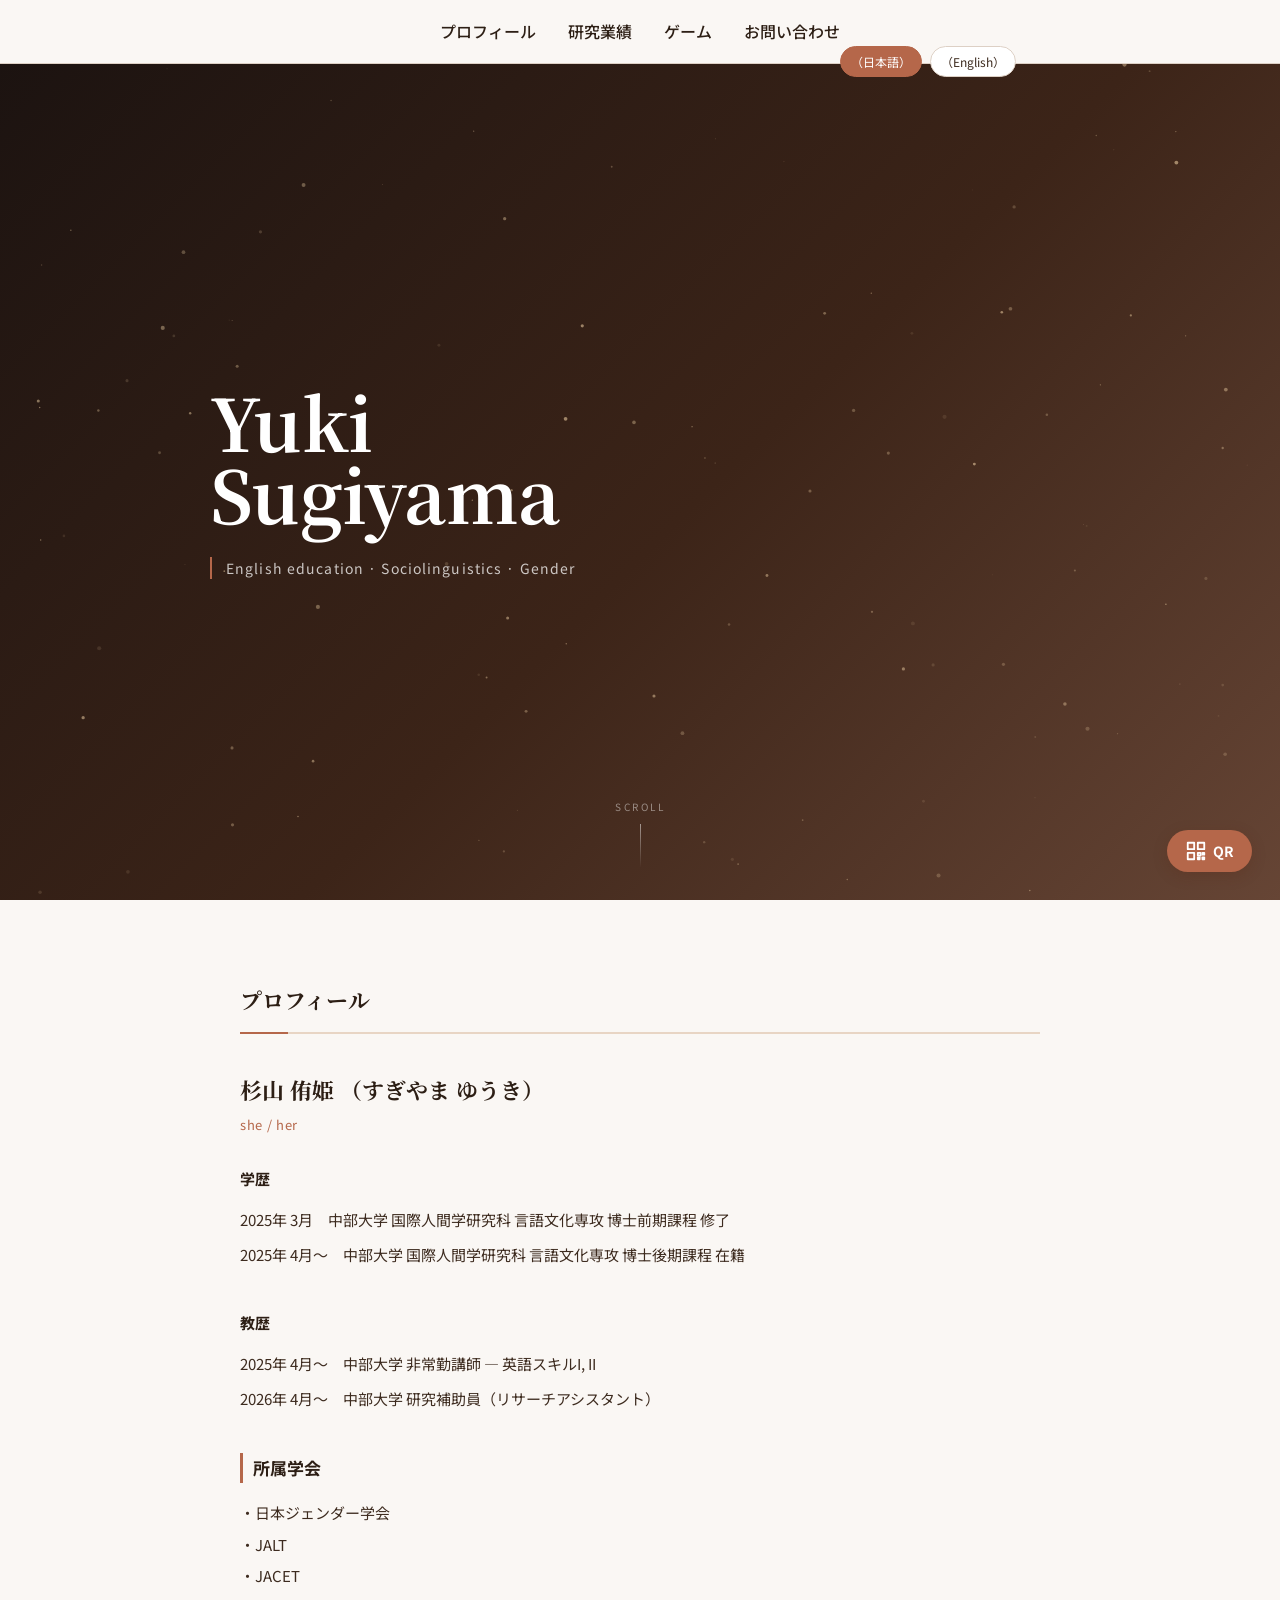
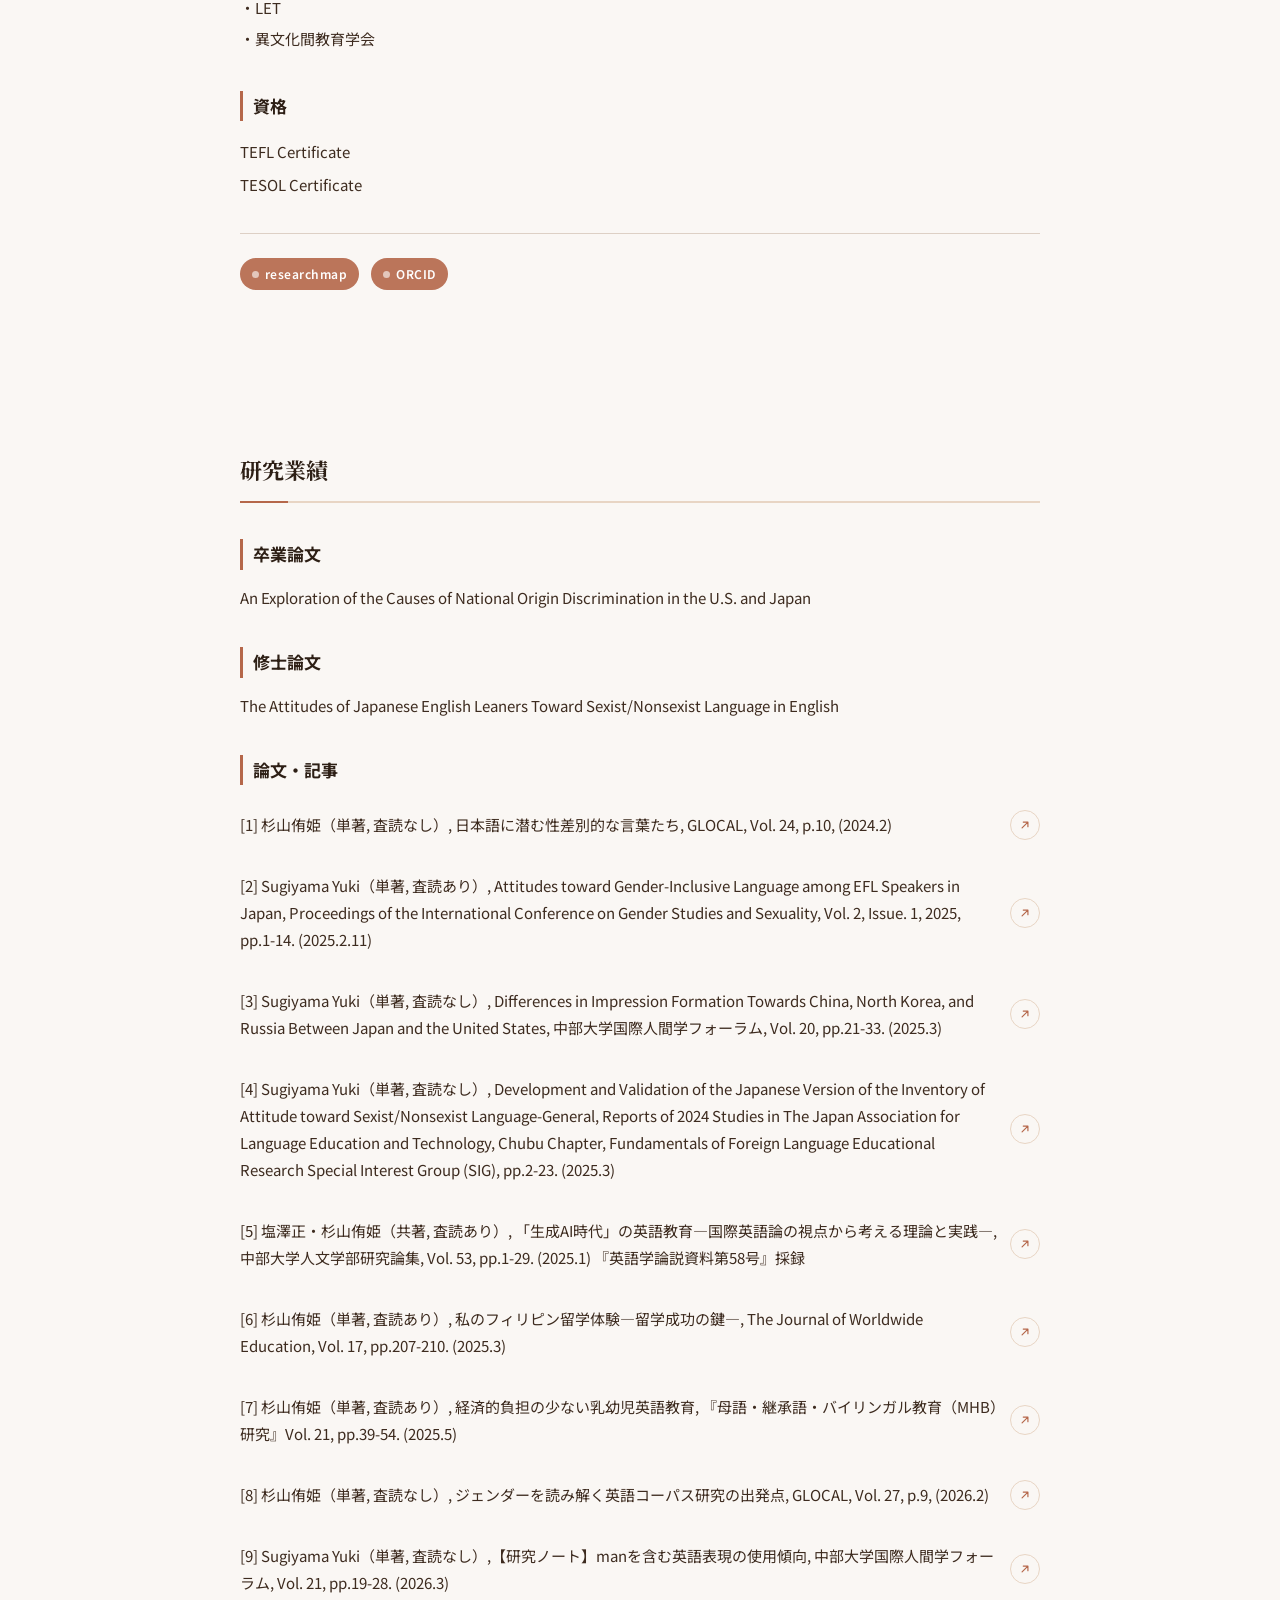
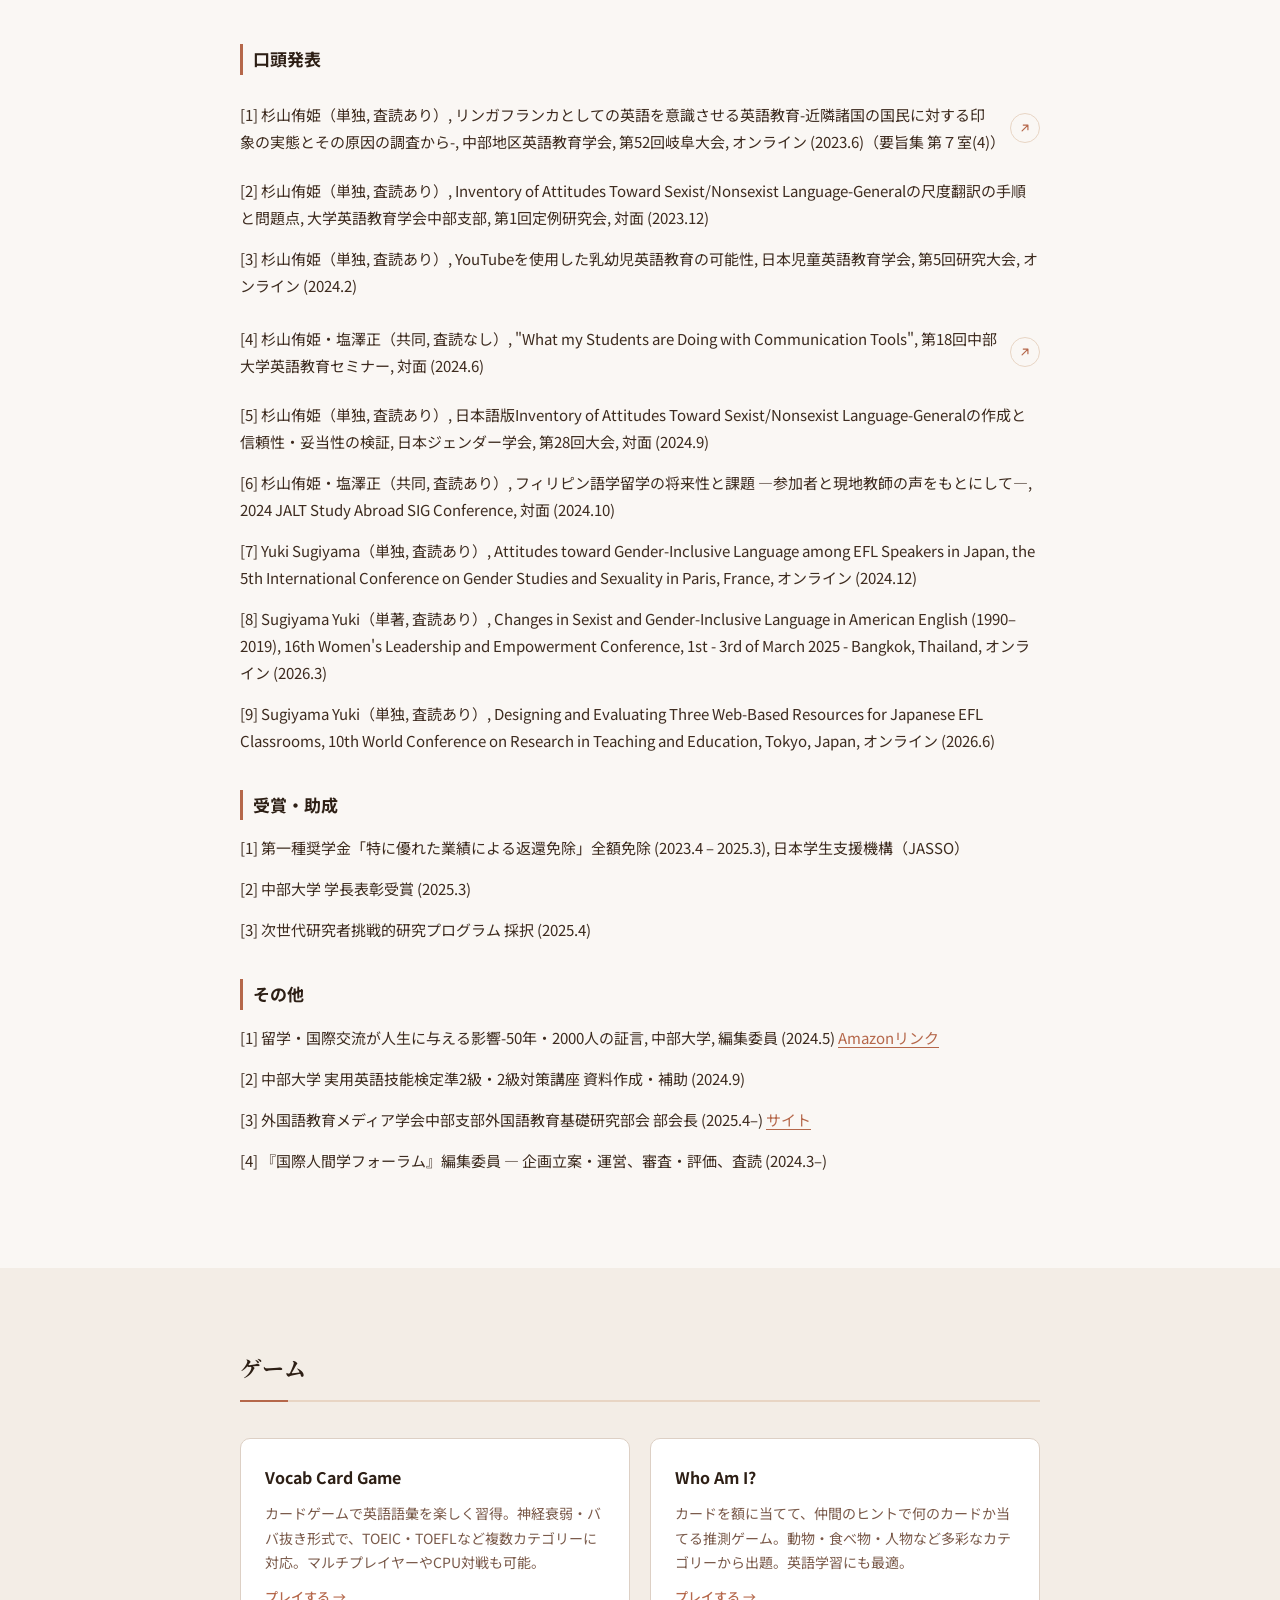
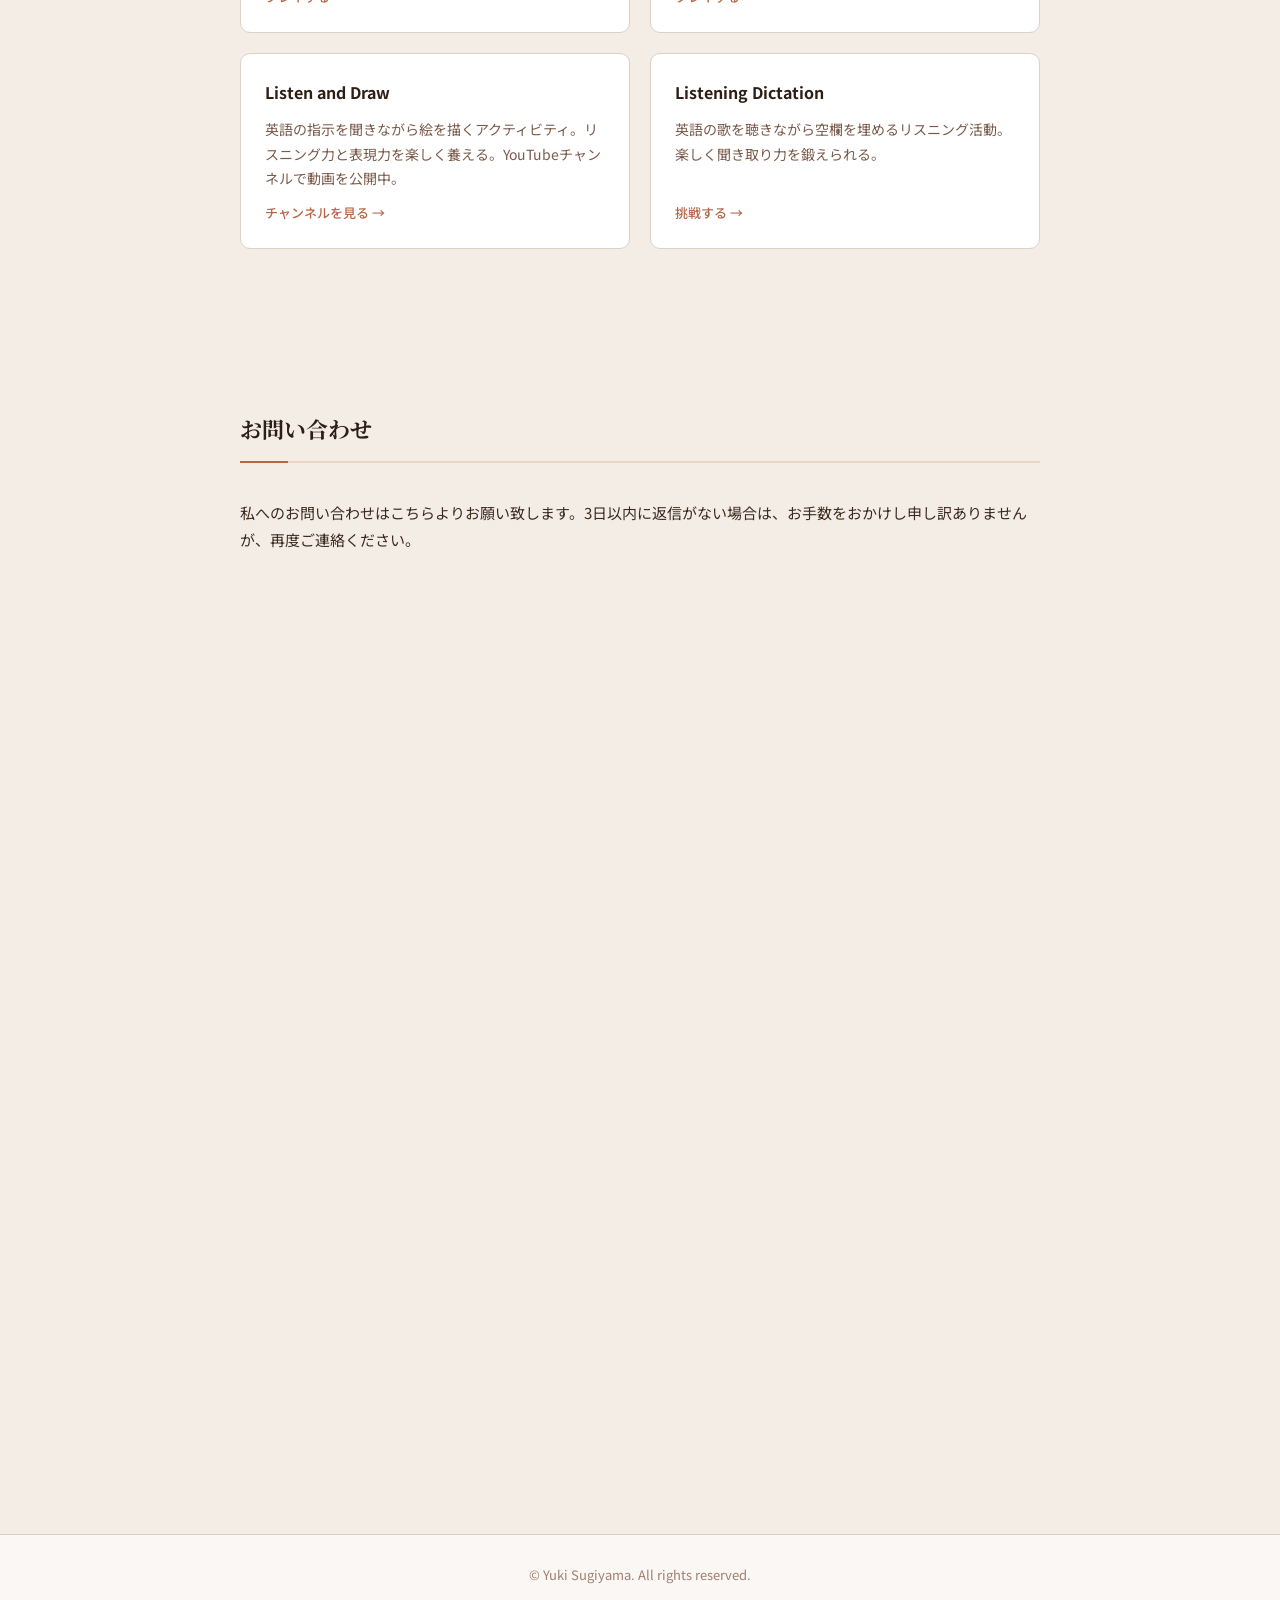
==== index.html @ 424f54a1 "Use hoverable link cards for presentations with PDFs Co-Authored-By: Claude Opus 5.5 <noreply@anthro" ====
<!DOCTYPE html>
<html lang="ja">
<head>
  <meta charset="UTF-8">
  <meta name="viewport" content="width=device-width, initial-scale=1.0">
  <title>杉山侑姫　Sugiyama Yuki</title>
  <meta name="description" content="杉山侑姫（Sugiyama Yuki）の個人ウェブサイト。英語教育・社会言語学・ジェンダー研究を専門とする中部大学大学院博士後期課程の研究者。研究業績・論文・学会発表情報を掲載。">
  <meta name="keywords" content="杉山侑姫, Sugiyama Yuki, 英語教育, 社会言語学, ジェンダー, 中部大学, gender-inclusive language, EFL">
  <meta name="author" content="杉山侑姫 Sugiyama Yuki">
  <meta name="google-site-verification" content="eVH-vxcJC93xBuqV-o_apRScdy6z_ondyqtveR6VUTY" />
  <link rel="canonical" href="https://klcyber.github.io/yukisugiyama-hp/">
  <meta property="og:title" content="杉山侑姫　Sugiyama Yuki">
  <meta property="og:description" content="英語教育・社会言語学・ジェンダー研究を専門とする研究者の個人サイト。研究業績・論文・学会発表情報を掲載。">
  <meta property="og:url" content="https://klcyber.github.io/yukisugiyama-hp/">
  <meta property="og:type" content="website">
  <meta property="og:locale" content="ja_JP">
  <link rel="icon" href="favicon.svg" type="image/svg+xml">
  <link rel="stylesheet" href="style.css">
</head>
<body>

  <!-- NAVIGATION -->
  <header>
    <nav>
      <button class="hamburger" id="hamburger" aria-label="メニュー">
        <span></span><span></span><span></span>
      </button>
      <div class="nav-main" id="nav-main">
        <ul class="nav-links">
          <li><a href="#profile">プロフィール</a></li>
          <li><a href="#research">研究業績</a></li>
          <li><a href="#games">ゲーム</a></li>
          <li><a href="#contact">お問い合わせ</a></li>
        </ul>
        <div class="nav-lang">
          <a href="index.html" class="active">（日本語）</a>
          <a href="index-en.html">（English）</a>
        </div>
      </div>
    </nav>
  </header>

  <main>

    <!-- HERO -->
    <section id="hero">
      <canvas id="hero-canvas"></canvas>
      <div class="hero-inner">
        <div class="hero-content">
          <p class="hero-en-name">Yuki<br>Sugiyama</p>
          <p class="hero-tagline">English education &middot; Sociolinguistics &middot; Gender</p>
        </div>
      </div>
      <div class="hero-scroll" aria-hidden="true">
        <span>scroll</span>
        <div class="hero-scroll-line"></div>
      </div>
    </section>

    <!-- PROFILE -->
    <section id="profile" class="section reveal">
      <div class="section-inner">
        <h2 class="section-title">プロフィール</h2>

        <p class="profile-name">杉山 侑姫 （すぎやま ゆうき）</p>
        <p class="profile-pronouns">she / her</p>

        <p class="profile-label">学歴</p>
        <ul class="education-list">
          <li>2025年 3月　中部大学 国際人間学研究科 言語文化専攻 博士前期課程 修了</li>
          <li>2025年 4月〜　中部大学 国際人間学研究科 言語文化専攻 博士後期課程 在籍</li>
        </ul>

        <p class="profile-label">教歴</p>
        <ul class="education-list">
          <li>2025年 4月〜　中部大学 非常勤講師 — 英語スキルI, II</li>
          <li>2026年 4月〜　中部大学 研究補助員（リサーチアシスタント）</li>
        </ul>

        <h3 class="sub-title">所属学会</h3>
        <p class="society-list">
          ・日本ジェンダー学会<br>
          ・JALT<br>
          ・JACET<br>
          ・LET<br>
          ・異文化間教育学会
        </p>

        <h3 class="sub-title">資格</h3>
        <ul class="cert-list">
          <li>TEFL Certificate</li>
          <li>TESOL Certificate</li>
        </ul>

        <div class="profile-links">
          <a href="https://researchmap.jp/elmon" target="_blank" rel="noopener" class="profile-link-btn">
            researchmap
          </a>
          <a href="https://orcid.org/0009-0003-7171-4596" target="_blank" rel="noopener" class="profile-link-btn">
            ORCID
          </a>
        </div>
      </div>
    </section>

    <!-- RESEARCH ACHIEVEMENTS -->
    <section id="research" class="section reveal">
      <div class="section-inner">
        <h2 class="section-title">研究業績</h2>

        <h3 class="sub-title">卒業論文</h3>
        <p class="research-item">An Exploration of the Causes of National Origin Discrimination in the U.S. and Japan</p>

        <h3 class="sub-title">修士論文</h3>
        <p class="research-item">The Attitudes of Japanese English Leaners Toward Sexist/Nonsexist Language in English</p>

        <h3 class="sub-title">論文・記事</h3>
        <p class="research-item paper-linked">
          [1] 杉山侑姫（単著, 査読なし）, 日本語に潜む性差別的な言葉たち, GLOCAL, Vol. 24, p.10, (2024.2)
          <a href="https://www.chubu.ac.jp/academics/wp-content/uploads/sites/9/2024/03/graduate-global-humanics-report-24.pdf" target="_blank" rel="noopener" class="paper-link" aria-label="論文を開く"><svg viewBox="0 0 24 24" width="14" height="14" aria-hidden="true"><path d="M7 17L17 7M9 7h8v8" fill="none" stroke="currentColor" stroke-width="2" stroke-linecap="round" stroke-linejoin="round"/></svg></a>
        </p>
        <p class="research-item paper-linked">
          [2] Sugiyama Yuki（単著, 査読あり）, Attitudes toward Gender-Inclusive Language among EFL Speakers in Japan, Proceedings of the International Conference on Gender Studies and Sexuality, Vol. 2, Issue. 1, 2025, pp.1-14. (2025.2.11)
          <a href="https://www.researchgate.net/publication/388889682_The_Attitudes_toward_Gender-Inclusive_Language_among_EFL_Speakers_in_Japan" target="_blank" rel="noopener" class="paper-link" aria-label="論文を開く"><svg viewBox="0 0 24 24" width="14" height="14" aria-hidden="true"><path d="M7 17L17 7M9 7h8v8" fill="none" stroke="currentColor" stroke-width="2" stroke-linecap="round" stroke-linejoin="round"/></svg></a>
        </p>
        <p class="research-item paper-linked">
          [3] Sugiyama Yuki（単著, 査読なし）, Differences in Impression Formation Towards China, North Korea, and Russia Between Japan and the United States, 中部大学国際人間学フォーラム, Vol. 20, pp.21-33. (2025.3)
          <a href="https://elib.bliss.chubu.ac.jp/iwjs0030opc/XC24000139" target="_blank" rel="noopener" class="paper-link" aria-label="論文を開く"><svg viewBox="0 0 24 24" width="14" height="14" aria-hidden="true"><path d="M7 17L17 7M9 7h8v8" fill="none" stroke="currentColor" stroke-width="2" stroke-linecap="round" stroke-linejoin="round"/></svg></a>
        </p>
        <p class="research-item paper-linked">
          [4] Sugiyama Yuki（単著, 査読なし）, Development and Validation of the Japanese Version of the Inventory of Attitude toward Sexist/Nonsexist Language-General, Reports of 2024 Studies in The Japan Association for Language Education and Technology, Chubu Chapter, Fundamentals of Foreign Language Educational Research Special Interest Group (SIG), pp.2-23. (2025.3)
          <a href="https://www.letchubu.org/sig/kiso/報告論集/外国語教育基礎研究部会2024年度報告論集/" target="_blank" rel="noopener" class="paper-link" aria-label="論文を開く"><svg viewBox="0 0 24 24" width="14" height="14" aria-hidden="true"><path d="M7 17L17 7M9 7h8v8" fill="none" stroke="currentColor" stroke-width="2" stroke-linecap="round" stroke-linejoin="round"/></svg></a>
        </p>
        <p class="research-item paper-linked">
          [5] 塩澤正・杉山侑姫（共著, 査読あり）, 「生成AI時代」の英語教育―国際英語論の視点から考える理論と実践―, 中部大学人文学部研究論集, Vol. 53, pp.1-29. (2025.1) 『英語学論説資料第58号』採録
          <a href="https://elib.bliss.chubu.ac.jp/iwjs0030opc/XC24000131" target="_blank" rel="noopener" class="paper-link" aria-label="論文を開く"><svg viewBox="0 0 24 24" width="14" height="14" aria-hidden="true"><path d="M7 17L17 7M9 7h8v8" fill="none" stroke="currentColor" stroke-width="2" stroke-linecap="round" stroke-linejoin="round"/></svg></a>
        </p>
        <p class="research-item paper-linked">
          [6] 杉山侑姫（単著, 査読あり）, 私のフィリピン留学体験―留学成功の鍵―, The Journal of Worldwide Education, Vol. 17, pp.207-210. (2025.3)
          <a href="https://drive.google.com/file/d/1z8dxnHLwElWVASfMl4xkGXuutMvFASbz/view" target="_blank" rel="noopener" class="paper-link" aria-label="論文を開く"><svg viewBox="0 0 24 24" width="14" height="14" aria-hidden="true"><path d="M7 17L17 7M9 7h8v8" fill="none" stroke="currentColor" stroke-width="2" stroke-linecap="round" stroke-linejoin="round"/></svg></a>
        </p>
        <p class="research-item paper-linked">
          [7] 杉山侑姫（単著, 査読あり）, 経済的負担の少ない乳幼児英語教育, 『母語・継承語・バイリンガル教育（MHB）研究』Vol. 21, pp.39-54. (2025.5)
          <a href="https://hdl.handle.net/11094/102058" target="_blank" rel="noopener" class="paper-link" aria-label="論文を開く"><svg viewBox="0 0 24 24" width="14" height="14" aria-hidden="true"><path d="M7 17L17 7M9 7h8v8" fill="none" stroke="currentColor" stroke-width="2" stroke-linecap="round" stroke-linejoin="round"/></svg></a>
        </p>
        <p class="research-item paper-linked">
          [8] 杉山侑姫（単著, 査読なし）, ジェンダーを読み解く英語コーパス研究の出発点, GLOCAL, Vol. 27, p.9, (2026.2)
          <a href="https://www.chubu.ac.jp/academics/wp-content/uploads/sites/9/2026/03/graduate-global-humanics-report-27.pdf" target="_blank" rel="noopener" class="paper-link" aria-label="論文を開く"><svg viewBox="0 0 24 24" width="14" height="14" aria-hidden="true"><path d="M7 17L17 7M9 7h8v8" fill="none" stroke="currentColor" stroke-width="2" stroke-linecap="round" stroke-linejoin="round"/></svg></a>
        </p>
        <p class="research-item paper-linked">
          [9] Sugiyama Yuki（単著, 査読なし）,【研究ノート】manを含む英語表現の使用傾向, 中部大学国際人間学フォーラム, Vol. 21, pp.19-28. (2026.3)
          <a href="https://elib.bliss.chubu.ac.jp/iwjs0030opc/XC25000104" target="_blank" rel="noopener" class="paper-link" aria-label="論文を開く"><svg viewBox="0 0 24 24" width="14" height="14" aria-hidden="true"><path d="M7 17L17 7M9 7h8v8" fill="none" stroke="currentColor" stroke-width="2" stroke-linecap="round" stroke-linejoin="round"/></svg></a>
        </p>
        <h3 class="sub-title">口頭発表</h3>
        <p class="research-item paper-linked">
          [1] 杉山侑姫（単独, 査読あり）, リンガフランカとしての英語を意識させる英語教育-近隣諸国の国民に対する印象の実態とその原因の調査から-, 中部地区英語教育学会, 第52回岐阜大会, オンライン (2023.6)（要旨集 第７室(4)）
          <a href="https://www.celes.info/gifu2023/wp-content/uploads/2023/06/%E5%B2%90%E9%98%9C%E5%A4%A7%E4%BC%9A2023_%E7%99%BA%E8%A1%A8%E8%A6%81%E6%97%A8%E3%81%BE%E3%81%A8%E3%82%81%E4%B8%80%E6%97%A5%E7%9B%AE_%E6%94%B9.pdf" target="_blank" rel="noopener" class="paper-link" aria-label="資料を開く"><svg viewBox="0 0 24 24" width="14" height="14" aria-hidden="true"><path d="M7 17L17 7M9 7h8v8" fill="none" stroke="currentColor" stroke-width="2" stroke-linecap="round" stroke-linejoin="round"/></svg></a>
        </p>
        <p class="research-item">
          [2] 杉山侑姫（単独, 査読あり）, Inventory of Attitudes Toward Sexist/Nonsexist Language-Generalの尺度翻訳の手順と問題点, 大学英語教育学会中部支部, 第1回定例研究会, 対面 (2023.12)
        </p>
        <p class="research-item">
          [3] 杉山侑姫（単独, 査読あり）, YouTubeを使用した乳幼児英語教育の可能性, 日本児童英語教育学会, 第5回研究大会, オンライン (2024.2)
        </p>
        <p class="research-item paper-linked">
          [4] 杉山侑姫・塩澤正（共同, 査読なし）, "What my Students are Doing with Communication Tools", 第18回中部大学英語教育セミナー, 対面 (2024.6)
          <a href="https://www.chubu.ac.jp/news/wp-content/uploads/sites/3/2024/05/news-33935-01.pdf" target="_blank" rel="noopener" class="paper-link" aria-label="資料を開く"><svg viewBox="0 0 24 24" width="14" height="14" aria-hidden="true"><path d="M7 17L17 7M9 7h8v8" fill="none" stroke="currentColor" stroke-width="2" stroke-linecap="round" stroke-linejoin="round"/></svg></a>
        </p>
        <p class="research-item">
          [5] 杉山侑姫（単独, 査読あり）, 日本語版Inventory of Attitudes Toward Sexist/Nonsexist Language-Generalの作成と信頼性・妥当性の検証, 日本ジェンダー学会, 第28回大会, 対面 (2024.9)
        </p>
        <p class="research-item">
          [6] 杉山侑姫・塩澤正（共同, 査読あり）, フィリピン語学留学の将来性と課題 ―参加者と現地教師の声をもとにして―, 2024 JALT Study Abroad SIG Conference, 対面 (2024.10)
        </p>
        <p class="research-item">
          [7] Yuki Sugiyama（単独, 査読あり）, Attitudes toward Gender-Inclusive Language among EFL Speakers in Japan, the 5th International Conference on Gender Studies and Sexuality in Paris, France, オンライン (2024.12)
        </p>
        <p class="research-item">
          [8] Sugiyama Yuki（単著, 査読あり）, Changes in Sexist and Gender-Inclusive Language in American English (1990–2019), 16th Women's Leadership and Empowerment Conference, 1st - 3rd of March 2025 - Bangkok, Thailand, オンライン (2026.3)
        </p>
        <p class="research-item">
          [9] Sugiyama Yuki（単独, 査読あり）, Designing and Evaluating Three Web-Based Resources for Japanese EFL Classrooms, 10th World Conference on Research in Teaching and Education, Tokyo, Japan, オンライン (2026.6)
        </p>

        <h3 class="sub-title">受賞・助成</h3>
        <p class="research-item">
          [1] 第一種奨学金「特に優れた業績による返還免除」全額免除 (2023.4 – 2025.3), 日本学生支援機構（JASSO）
        </p>
        <p class="research-item">
          [2] 中部大学 学長表彰受賞 (2025.3)
        </p>
        <p class="research-item">
          [3] 次世代研究者挑戦的研究プログラム 採択 (2025.4)
        </p>

        <h3 class="sub-title">その他</h3>
        <p class="research-item">
          [1] 留学・国際交流が人生に与える影響-50年・2000人の証言, 中部大学, 編集委員 (2024.5)
          <a href="https://www.amazon.co.jp/%E7%95%99%E5%AD%A6%E3%83%BB%E5%9B%BD%E9%9A%9B%E4%BA%A4%E6%B5%81%E3%81%8C%E4%BA%BA%E7%94%9F%E3%81%AB%E4%B8%8E%E3%81%88%E3%82%8B%E5%BD%B1%E9%9F%BF-50%E5%B9%B4%E3%83%BB2000%E4%BA%BA%E3%81%AE%E8%A8%BC%E8%A8%80-%E5%A1%A9%E6%BE%A4%E6%AD%A3/dp/4833141647" target="_blank" rel="noopener">Amazonリンク</a>
        </p>
        <p class="research-item">
          [2] 中部大学 実用英語技能検定準2級・2級対策講座 資料作成・補助 (2024.9)
        </p>
        <p class="research-item">
          [3] 外国語教育メディア学会中部支部外国語教育基礎研究部会 部会長 (2025.4–)
          <a href="https://www.letchubu.org/sig/kiso/" target="_blank" rel="noopener">サイト</a>
        </p>
        <p class="research-item">
          [4] 『国際人間学フォーラム』編集委員 — 企画立案・運営、審査・評価、査読 (2024.3–)
        </p>

      </div>
    </section>

    <!-- GAMES -->
    <section id="games" class="section section--tinted reveal">
      <div class="section-inner">
        <h2 class="section-title">ゲーム</h2>
        <div class="games-grid">
          <div class="game-card" data-url="https://card-games-for-english-leaners.onrender.com">
            <p class="game-card-title">Vocab Card Game</p>
            <p class="game-card-desc">カードゲームで英語語彙を楽しく習得。神経衰弱・ババ抜き形式で、TOEIC・TOEFLなど複数カテゴリーに対応。マルチプレイヤーやCPU対戦も可能。</p>
            <p class="game-card-link">プレイする →</p>
          </div>
          <div class="game-card" data-url="https://who-am-i-game.elmon.workers.dev/">
            <p class="game-card-title">Who Am I?</p>
            <p class="game-card-desc">カードを額に当てて、仲間のヒントで何のカードか当てる推測ゲーム。動物・食べ物・人物など多彩なカテゴリーから出題。英語学習にも最適。</p>
            <p class="game-card-link">プレイする →</p>
          </div>
          <a href="https://www.youtube.com/@English_activity_box" target="_blank" rel="noopener" class="game-card">
            <p class="game-card-title">Listen and Draw</p>
            <p class="game-card-desc">英語の指示を聞きながら絵を描くアクティビティ。リスニング力と表現力を楽しく養える。YouTubeチャンネルで動画を公開中。</p>
            <p class="game-card-link">チャンネルを見る →</p>
          </a>
          <div class="game-card" data-url="https://app-umber-psi-60.vercel.app">
            <p class="game-card-title">Listening Dictation</p>
            <p class="game-card-desc">英語の歌を聴きながら空欄を埋めるリスニング活動。楽しく聞き取り力を鍛えられる。</p>
            <p class="game-card-link">挑戦する →</p>
          </div>
        </div>
      </div>
    </section>

    <!-- CONTACT -->
    <section id="contact" class="section section--tinted reveal">
      <div class="section-inner">
        <h2 class="section-title">お問い合わせ</h2>
        <p class="contact-desc">
          私へのお問い合わせはこちらよりお願い致します。3日以内に返信がない場合は、お手数をおかけし申し訳ありませんが、再度ご連絡ください。
        </p>

        <iframe
          src="https://docs.google.com/forms/d/e/1FAIpQLSfPTcfLMwFnwICexM254qC-BGEjF3YNOuxjrLRSAFQ_iRl4vw/viewform?embedded=true"
          class="google-form"
          frameborder="0"
          marginheight="0"
          marginwidth="0">読み込んでいます…</iframe>
      </div>
    </section>

  </main>

  <footer>
    <p>&copy; Yuki Sugiyama. All rights reserved.</p>
  </footer>

  <!-- QR Code Button -->
  <button class="qr-btn" id="qrBtn" title="QRコードを表示">
    <svg xmlns="http://www.w3.org/2000/svg" width="22" height="22" viewBox="0 0 24 24" fill="none" stroke="currentColor" stroke-width="2" stroke-linecap="round" stroke-linejoin="round">
      <rect x="3" y="3" width="7" height="7"/><rect x="14" y="3" width="7" height="7"/>
      <rect x="3" y="14" width="7" height="7"/><rect x="14" y="14" width="3" height="3"/>
      <rect x="19" y="14" width="2" height="2"/><rect x="14" y="19" width="2" height="2"/>
      <rect x="19" y="19" width="2" height="2"/>
    </svg>
    QR
  </button>

  <!-- Password Modal -->
  <div class="pw-modal" id="pwModal">
    <div class="pw-modal-box">
      <p class="pw-modal-title">パスワードを入力してください</p>
      <input type="password" class="pw-modal-input" id="pwInput" placeholder="password">
      <p class="pw-modal-error" id="pwError">パスワードが違います</p>
      <div class="pw-modal-btns">
        <button class="pw-modal-cancel" id="pwCancel">キャンセル</button>
        <button class="pw-modal-submit" id="pwSubmit">開く</button>
      </div>
    </div>
  </div>

  <!-- QR Modal -->
  <div class="qr-modal" id="qrModal">
    <div class="qr-modal-box">
      <p class="qr-modal-label">このサイトをスマホで開く</p>
      <div id="qrcode"></div>
      <p class="qr-modal-url" id="qrUrl"></p>
      <button class="qr-modal-close" id="qrClose">閉じる</button>
    </div>
  </div>

  <script src="qrcode.min.js"></script>
  <script>
    const hamburger = document.getElementById('hamburger');
    const navMain = document.getElementById('nav-main');
    hamburger.addEventListener('click', () => {
      navMain.classList.toggle('open');
    });

    document.querySelectorAll('.nav-links a').forEach(link => {
      link.addEventListener('click', () => {
        navMain.classList.remove('open');
      });
    });

    // Password modal
    const pwModal = document.getElementById('pwModal');
    const pwInput = document.getElementById('pwInput');
    const pwError = document.getElementById('pwError');
    const pwSubmit = document.getElementById('pwSubmit');
    const pwCancel = document.getElementById('pwCancel');
    let pendingUrl = '';

    document.querySelectorAll('.game-card').forEach(card => {
      card.addEventListener('click', () => {
        pendingUrl = card.dataset.url;
        pwInput.value = '';
        pwError.style.display = 'none';
        pwModal.classList.add('open');
        pwInput.focus();
      });
    });

    function submitPassword() {
      if (pwInput.value === 'yukisugiyamapass') {
        pwModal.classList.remove('open');
        window.open(pendingUrl, '_blank', 'noopener');
      } else {
        pwError.style.display = 'block';
        pwInput.value = '';
        pwInput.focus();
      }
    }

    pwSubmit.addEventListener('click', submitPassword);
    pwInput.addEventListener('keydown', e => { if (e.key === 'Enter') submitPassword(); });
    pwCancel.addEventListener('click', () => pwModal.classList.remove('open'));
    pwModal.addEventListener('click', e => { if (e.target === pwModal) pwModal.classList.remove('open'); });

    // Whole paper card opens its link
    document.querySelectorAll('.paper-linked').forEach(item => {
      item.addEventListener('click', e => {
        if (e.target.closest('a') || window.getSelection().toString()) return;
        item.querySelector('.paper-link').click();
      });
    });

    // Scroll reveal
    const observer = new IntersectionObserver((entries) => {
      entries.forEach(e => { if (e.isIntersecting) e.target.classList.add('visible'); });
    }, { threshold: 0.08 });
    document.querySelectorAll('.reveal').forEach(el => observer.observe(el));

    // Particle effect
    const canvas = document.getElementById('hero-canvas');
    const ctx = canvas.getContext('2d');
    function resizeCanvas() {
      canvas.width = canvas.offsetWidth;
      canvas.height = canvas.offsetHeight;
    }
    resizeCanvas();
    window.addEventListener('resize', resizeCanvas);

    const particles = Array.from({ length: 130 }, () => ({
      x: Math.random() * canvas.width,
      y: Math.random() * canvas.height,
      r: Math.random() * 1.8 + 0.3,
      dx: (Math.random() - 0.5) * 0.22,
      dy: -(Math.random() * 0.28 + 0.08),
      alpha: Math.random() * 0.45 + 0.1,
    }));

    function drawParticles() {
      ctx.clearRect(0, 0, canvas.width, canvas.height);
      particles.forEach(p => {
        ctx.beginPath();
        ctx.arc(p.x, p.y, p.r, 0, Math.PI * 2);
        ctx.fillStyle = `rgba(245, 215, 170, ${p.alpha})`;
        ctx.fill();
        p.x += p.dx;
        p.y += p.dy;
        if (p.y < -4) { p.y = canvas.height + 4; p.x = Math.random() * canvas.width; }
        if (p.x < -4) p.x = canvas.width + 4;
        if (p.x > canvas.width + 4) p.x = -4;
      });
      requestAnimationFrame(drawParticles);
    }
    drawParticles();

    // QR Code
    const qrBtn = document.getElementById('qrBtn');
    const qrModal = document.getElementById('qrModal');
    const qrClose = document.getElementById('qrClose');
    const qrUrl = document.getElementById('qrUrl');
    let qrGenerated = false;

    qrBtn.addEventListener('click', () => {
      const url = window.location.href.split('?')[0];
      qrUrl.textContent = url;
      if (!qrGenerated) {
        new QRCode(document.getElementById('qrcode'), {
          text: url,
          width: 180,
          height: 180,
          colorDark: '#000000',
          colorLight: '#ffffff',
        });
        qrGenerated = true;
      }
      qrModal.classList.add('open');
    });

    qrClose.addEventListener('click', () => qrModal.classList.remove('open'));
    qrModal.addEventListener('click', (e) => {
      if (e.target === qrModal) qrModal.classList.remove('open');
    });
  </script>

</body>
</html>
---- style.css ----
@import url('https://fonts.googleapis.com/css2?family=Noto+Sans+JP:wght@400;500;700&family=Noto+Serif+JP:wght@400;700&display=swap');

:root {
  --color-text: #3d2b1f;
  --color-heading: #2d1f15;
  --color-bg: #faf7f4;
  --color-section: #f3ede6;
  --color-accent: #b5674a;
  --color-accent-light: #e8d5c4;
  --color-border: #ddd0c5;
  --max-width: 800px;
  --nav-height: 64px;
  --radius: 10px;
}

* {
  box-sizing: border-box;
  margin: 0;
  padding: 0;
}

html {
  scroll-behavior: smooth;
}

body {
  font-family: 'Noto Sans JP', sans-serif;
  font-size: 16px;
  color: var(--color-text);
  background-color: var(--color-bg);
  line-height: 1.8;
}

/* ==================== NAVIGATION ==================== */
header {
  position: fixed;
  top: 0;
  left: 0;
  right: 0;
  z-index: 1000;
  background-color: #faf7f4;
  border-bottom: 1px solid var(--color-border);
  height: var(--nav-height);
}

nav {
  max-width: var(--max-width);
  margin: 0 auto;
  height: 100%;
  display: flex;
  align-items: center;
  justify-content: center;
  position: relative;
  padding: 0 24px;
}

.nav-links {
  display: flex;
  align-items: center;
  gap: 32px;
  list-style: none;
}

.nav-links a {
  text-decoration: none;
  color: var(--color-heading);
  font-size: 16px;
  font-weight: 500;
  position: relative;
  transition: color 0.2s;
}

.nav-links a::after {
  content: '';
  position: absolute;
  bottom: -3px;
  left: 0;
  width: 0;
  height: 2px;
  background-color: var(--color-accent);
  transition: width 0.25s ease;
}

.nav-links a:hover {
  color: var(--color-accent);
}

.nav-links a:hover::after {
  width: 100%;
}

.nav-lang {
  display: flex;
  gap: 8px;
  position: absolute;
  right: 24px;
}

.nav-lang a {
  font-size: 12px;
  color: var(--color-text) !important;
  text-decoration: none;
  padding: 4px 10px;
  border: 1px solid var(--color-border);
  border-radius: 20px;
  background-color: #ffffff !important;
  transition: all 0.2s;
}

.nav-lang a.active {
  background-color: var(--color-accent) !important;
  border-color: var(--color-accent) !important;
  color: #ffffff !important;
}

.nav-lang a:hover,
.nav-lang a.active {
  background-color: var(--color-accent);
  border-color: var(--color-accent);
  color: #fff;
}

.hamburger {
  display: none;
  flex-direction: column;
  gap: 5px;
  cursor: pointer;
  background: none;
  border: none;
  padding: 4px;
}

.hamburger span {
  display: block;
  width: 24px;
  height: 2px;
  background-color: var(--color-heading);
  transition: all 0.3s;
}

/* ==================== HERO ==================== */
#hero {
  height: 100vh;
  min-height: 500px;
  background: linear-gradient(135deg, #1a1210 0%, #3c2418 55%, #664535 100%);
  display: flex;
  flex-direction: column;
  align-items: center;
  justify-content: center;
  position: relative;
  overflow: hidden;
  padding: var(--nav-height) 60px 0;
}

#hero-canvas {
  position: absolute;
  inset: 0;
  width: 100%;
  height: 100%;
  pointer-events: none;
  z-index: 0;
}

.hero-inner,
.hero-scroll {
  position: relative;
  z-index: 1;
}

.hero-inner {
  display: flex;
  align-items: center;
  justify-content: space-between;
  width: 100%;
  max-width: 860px;
  gap: 40px;
  animation: fadeInUp 1s ease both;
}

.hero-content {
  flex: 1;
}

.hero-en-name {
  font-family: 'Noto Serif JP', serif;
  font-size: 72px;
  font-weight: 700;
  color: #ffffff !important;
  line-height: 1.0;
  letter-spacing: -0.01em;
}

.hero-ja-name {
  color: rgba(255, 255, 255, 0.6) !important;
  font-size: 17px;
  margin-top: 14px;
  letter-spacing: 0.15em;
}

.hero-pronoun {
  color: #e8d5c4 !important;
  font-size: 12px;
  letter-spacing: 0.2em;
  margin-top: 6px;
}

.hero-tagline {
  color: rgba(255, 255, 255, 0.75) !important;
  font-size: 14px;
  margin-top: 28px;
  line-height: 1.6;
  border-left: 2px solid #b5674a;
  padding-left: 14px;
  letter-spacing: 0.08em;
}

/* Decorative circle */
.hero-deco {
  position: relative;
  width: 240px;
  height: 240px;
  flex-shrink: 0;
}

.hero-circle {
  position: absolute;
  inset: 0;
  border: 1px solid rgba(255, 255, 255, 0.3);
  border-radius: 50%;
  animation: rotateSlow 25s linear infinite;
}

.hero-circle::before {
  content: '';
  position: absolute;
  inset: 20px;
  border: 1px solid rgba(255, 255, 255, 0.15);
  border-radius: 50%;
}

.hero-circle::after {
  content: '';
  position: absolute;
  top: 6px;
  left: 50%;
  transform: translateX(-50%);
  width: 8px;
  height: 8px;
  background: #b5674a;
  border-radius: 50%;
}

.hero-kanji {
  position: absolute;
  inset: 0;
  display: flex;
  align-items: center;
  justify-content: center;
  font-family: 'Noto Serif JP', serif;
  font-size: 72px;
  font-weight: 700;
  color: rgba(255, 255, 255, 0.12) !important;
  letter-spacing: 0.05em;
  pointer-events: none;
  user-select: none;
}

/* Scroll indicator */
.hero-scroll {
  position: absolute;
  bottom: 32px;
  left: 50%;
  transform: translateX(-50%);
  display: flex;
  flex-direction: column;
  align-items: center;
  gap: 8px;
}

.hero-scroll span {
  font-size: 10px;
  color: rgba(255, 255, 255, 0.45) !important;
  letter-spacing: 0.25em;
  text-transform: uppercase;
}

.hero-scroll-line {
  width: 1px;
  height: 44px;
  background: linear-gradient(to bottom, rgba(255,255,255,0.5), transparent);
  animation: scrollLine 2s ease-in-out infinite;
}

@keyframes rotateSlow {
  from { transform: rotate(0deg); }
  to   { transform: rotate(360deg); }
}

@keyframes fadeInUp {
  from { opacity: 0; transform: translateY(30px); }
  to   { opacity: 1; transform: translateY(0); }
}

@keyframes scrollLine {
  0%   { transform: scaleY(0); transform-origin: top; }
  50%  { transform: scaleY(1); transform-origin: top; }
  51%  { transform: scaleY(1); transform-origin: bottom; }
  100% { transform: scaleY(0); transform-origin: bottom; }
}

@media (max-width: 640px) {
  #hero { padding: var(--nav-height) 28px 0; }
  .hero-deco { display: none; }
  .hero-en-name { font-size: 52px !important; }
  .hero-inner { justify-content: flex-start; }
}

/* ==================== SCROLL ANIMATION ==================== */
.reveal {
  opacity: 0;
  transform: translateY(24px);
  transition: opacity 0.65s ease, transform 0.65s ease;
}

.reveal.visible {
  opacity: 1;
  transform: translateY(0);
}

/* ==================== SECTIONS ==================== */
.section {
  padding: 80px 24px;
}

.section--tinted {
  background-color: var(--color-section);
}

.section-inner {
  max-width: var(--max-width);
  margin: 0 auto;
}

/* ==================== HEADINGS ==================== */
h2.section-title {
  font-family: 'Noto Serif JP', serif;
  font-size: 22px;
  font-weight: 700;
  color: var(--color-heading);
  padding-bottom: 12px;
  margin-bottom: 36px;
  border-bottom: 2px solid var(--color-accent-light);
  position: relative;
}

h2.section-title::after {
  content: '';
  position: absolute;
  bottom: -2px;
  left: 0;
  width: 48px;
  height: 2px;
  background-color: var(--color-accent);
}

h3.sub-title {
  font-size: 17px;
  font-weight: 700;
  color: var(--color-heading);
  margin: 36px 0 14px;
  padding-left: 10px;
  border-left: 3px solid var(--color-accent);
}

h3.sub-title:first-of-type {
  margin-top: 0;
}

/* ==================== PROFILE ==================== */
.profile-name {
  font-family: 'Noto Serif JP', serif;
  font-size: 22px;
  font-weight: 700;
  color: var(--color-heading);
  margin-bottom: 4px;
}

.profile-pronouns {
  font-size: 13px;
  color: var(--color-accent);
  margin-bottom: 28px;
  letter-spacing: 0.05em;
}

.profile-label {
  font-size: 15px;
  font-weight: 700;
  color: var(--color-heading);
  margin-bottom: 10px;
}

.education-list {
  list-style: none;
  margin-bottom: 36px;
}

.education-list li {
  padding: 5px 0;
  font-size: 15px;
  line-height: 1.7;
}

.society-list {
  font-size: 15px;
  line-height: 2.1;
}

.cert-list {
  list-style: none;
}

.cert-list li {
  padding: 3px 0;
  font-size: 15px;
}

/* ==================== RESEARCH ==================== */
.research-item {
  margin-bottom: 14px;
  font-size: 15px;
  line-height: 1.8;
}

.research-item a {
  color: var(--color-accent);
  text-decoration: underline;
  text-underline-offset: 3px;
}

.research-item a:hover {
  opacity: 0.7;
}

.paper-linked {
  position: relative;
  margin: 0 -14px 10px;
  padding: 12px 56px 12px 14px;
  border-radius: var(--radius);
  cursor: pointer;
  transition: background-color 0.25s, box-shadow 0.25s, transform 0.25s;
}

.paper-linked::before {
  content: '';
  position: absolute;
  left: 0;
  top: 12px;
  bottom: 12px;
  width: 3px;
  border-radius: 3px;
  background: var(--color-accent);
  transform: scaleY(0);
  transition: transform 0.25s;
}

.paper-linked:hover,
.paper-linked:focus-within {
  background: #fff;
  box-shadow: 0 8px 24px rgba(61, 43, 31, 0.10);
  transform: translateY(-2px);
}

.paper-linked:hover::before,
.paper-linked:focus-within::before {
  transform: scaleY(1);
}

.research-item a.paper-link {
  position: absolute;
  right: 14px;
  top: 50%;
  display: flex;
  align-items: center;
  justify-content: center;
  width: 30px;
  height: 30px;
  margin-top: -15px;
  border: 1.5px solid var(--color-accent-light);
  border-radius: 50%;
  color: var(--color-accent);
  text-decoration: none;
  opacity: 1;
  transition: background-color 0.25s, border-color 0.25s, color 0.25s;
}

.paper-link svg {
  transition: transform 0.25s;
}

.paper-linked:hover a.paper-link,
.paper-linked a.paper-link:focus-visible {
  background: var(--color-accent);
  border-color: var(--color-accent);
  color: #fff;
  opacity: 1;
}

.paper-linked:hover .paper-link svg {
  transform: translate(2px, -2px);
}

.paper-linked a.paper-link:focus-visible {
  outline: 2px solid var(--color-accent);
  outline-offset: 2px;
}

.research-note {
  font-size: 14px;
  color: #7a5a4a;
  margin-top: 10px;
  padding: 12px 16px;
  background: #fdf3ec;
  border-left: 3px solid var(--color-accent);
  border-radius: 0 var(--radius) var(--radius) 0;
}

/* ==================== GAMES ==================== */
.games-grid {
  display: grid;
  grid-template-columns: 1fr 1fr;
  gap: 20px;
  margin-top: 8px;
}

.game-card {
  background: #fff;
  border: 1px solid var(--color-border);
  border-radius: var(--radius);
  padding: 24px;
  text-decoration: none;
  color: inherit;
  display: flex;
  flex-direction: column;
  gap: 10px;
  transition: box-shadow 0.25s, transform 0.25s;
}

.game-card:hover {
  box-shadow: 0 6px 20px rgba(90, 40, 20, 0.12);
  transform: translateY(-3px);
}

.game-card-title {
  font-size: 16px;
  font-weight: 700;
  color: var(--color-heading);
}

.game-card-desc {
  font-size: 14px;
  color: #7a5a4a;
  line-height: 1.75;
}

.game-card-link {
  font-size: 13px;
  color: var(--color-accent);
  font-weight: 500;
  margin-top: auto;
}

@media (max-width: 600px) {
  .games-grid {
    grid-template-columns: 1fr;
  }
}

/* ==================== QR BUTTON ==================== */
.qr-btn {
  position: fixed;
  bottom: 28px;
  right: 28px;
  z-index: 900;
  background-color: var(--color-accent);
  color: #fff;
  border: none;
  border-radius: 50px;
  padding: 10px 18px;
  font-size: 14px;
  font-family: inherit;
  font-weight: 700;
  cursor: pointer;
  display: flex;
  align-items: center;
  gap: 6px;
  box-shadow: 0 4px 14px rgba(90, 40, 20, 0.25);
  transition: opacity 0.2s, transform 0.2s;
}

.qr-btn:hover {
  opacity: 0.85;
  transform: translateY(-2px);
}

.qr-modal {
  display: none;
  position: fixed;
  inset: 0;
  background: rgba(30, 15, 5, 0.5);
  z-index: 1100;
  align-items: center;
  justify-content: center;
}

.qr-modal.open {
  display: flex;
}

.qr-modal-box {
  background: #faf7f4;
  border-radius: 16px;
  padding: 32px 28px;
  text-align: center;
  display: flex;
  flex-direction: column;
  align-items: center;
  gap: 14px;
  box-shadow: 0 12px 40px rgba(30, 15, 5, 0.2);
}

.qr-modal-label {
  font-size: 16px;
  font-weight: 700;
  color: var(--color-heading);
}

.qr-modal-url {
  font-size: 11px;
  color: #a08070;
  word-break: break-all;
  max-width: 200px;
}

.qr-modal-close {
  margin-top: 4px;
  padding: 8px 28px;
  background: var(--color-accent);
  color: #fff;
  border: none;
  border-radius: 20px;
  font-size: 14px;
  font-family: inherit;
  cursor: pointer;
  transition: opacity 0.2s;
}

.qr-modal-close:hover {
  opacity: 0.8;
}

/* ==================== CONTACT ==================== */
.contact-desc {
  font-size: 15px;
  margin-bottom: 32px;
  line-height: 1.85;
}

.google-form {
  width: 100%;
  height: 860px;
  border: none;
  border-radius: var(--radius);
}

/* ==================== FOOTER ==================== */
footer {
  text-align: center;
  padding: 28px;
  font-size: 13px;
  color: #a08070;
  border-top: 1px solid var(--color-border);
  background-color: var(--color-bg);
}

/* ==================== MOBILE ==================== */
@media (max-width: 768px) {
  .hamburger {
    display: flex;
  }

  .nav-main {
    display: none;
    position: absolute;
    top: var(--nav-height);
    left: 0;
    right: 0;
    background-color: #faf7f4;
    border-bottom: 1px solid var(--color-border);
    padding: 16px 24px;
    flex-direction: column;
    gap: 16px;
    box-shadow: 0 4px 16px rgba(30, 15, 5, 0.08);
  }

  .nav-main.open {
    display: flex;
  }

  .nav-links {
    flex-direction: column;
    align-items: flex-start;
    gap: 14px;
  }

  .nav-lang {
    position: static;
    margin-top: 4px;
  }

  .hero-text {
    font-size: 34px;
  }

  h2.section-title {
    font-size: 19px;
  }

  .section {
    padding: 56px 16px;
  }
}

.pw-modal {
  display: none;
  position: fixed;
  inset: 0;
  background: rgba(0,0,0,0.4);
  z-index: 200;
  align-items: center;
  justify-content: center;
}

.pw-modal.open {
  display: flex;
}

.pw-modal-box {
  background: var(--color-bg);
  border-radius: var(--radius);
  padding: 32px 28px;
  width: 90%;
  max-width: 340px;
  display: flex;
  flex-direction: column;
  gap: 14px;
}

.pw-modal-title {
  font-size: 15px;
  font-weight: 600;
  color: var(--color-heading);
  margin: 0;
}

.pw-modal-input {
  border: 1px solid var(--color-border);
  border-radius: 8px;
  padding: 10px 12px;
  font-size: 14px;
  color: var(--color-text);
  background: #fff;
  outline: none;
  transition: border-color 0.2s;
}

.pw-modal-input:focus {
  border-color: var(--color-accent);
}

.pw-modal-error {
  display: none;
  font-size: 12px;
  color: #c0392b;
  margin: 0;
}

.pw-modal-btns {
  display: flex;
  gap: 10px;
  justify-content: flex-end;
}

.pw-modal-cancel {
  padding: 8px 16px;
  border: 1px solid var(--color-border);
  border-radius: 8px;
  background: transparent;
  font-size: 13px;
  cursor: pointer;
  color: var(--color-text);
}

.pw-modal-submit {
  padding: 8px 16px;
  border: none;
  border-radius: 8px;
  background: var(--color-accent);
  color: #fff;
  font-size: 13px;
  font-weight: 600;
  cursor: pointer;
  transition: opacity 0.2s;
}

.pw-modal-submit:hover {
  opacity: 0.85;
}

.profile-links {
  margin-top: 32px;
  padding-top: 24px;
  border-top: 1px solid var(--color-border);
  display: flex;
  align-items: center;
  gap: 12px;
  flex-wrap: wrap;
}

.profile-links-label {
  font-size: 12px;
  color: var(--color-text);
  opacity: 0.5;
  margin: 0;
}

.profile-link-btn {
  display: inline-flex;
  align-items: center;
  gap: 6px;
  padding: 5px 12px;
  background: var(--color-accent);
  border-radius: 99px;
  color: #fff;
  font-size: 12px;
  font-weight: 600;
  letter-spacing: 0.04em;
  text-decoration: none;
  opacity: 0.9;
  transition: opacity 0.2s, transform 0.15s;
}

.profile-link-btn:hover {
  opacity: 1;
  transform: translateY(-1px);
}

.profile-link-btn::before {
  content: '';
  display: inline-block;
  width: 7px;
  height: 7px;
  border-radius: 50%;
  background: rgba(255,255,255,0.6);
}
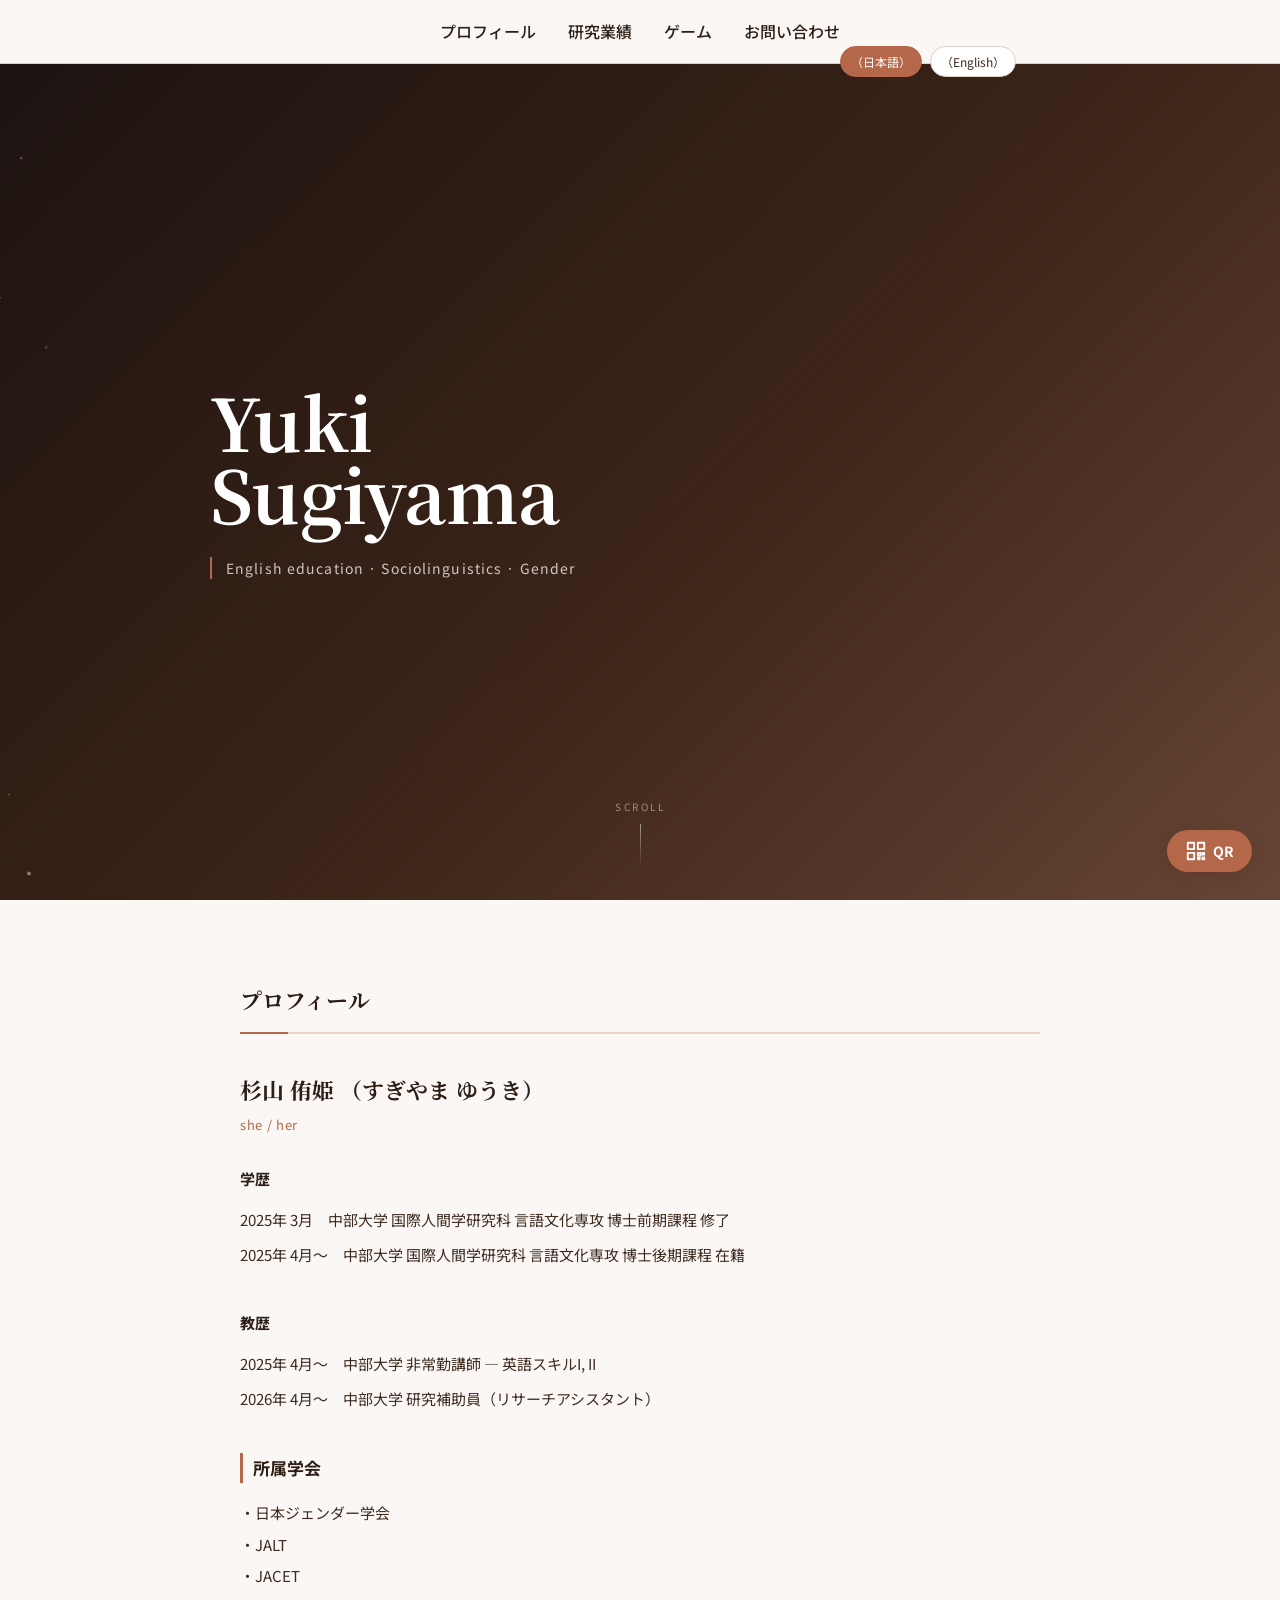
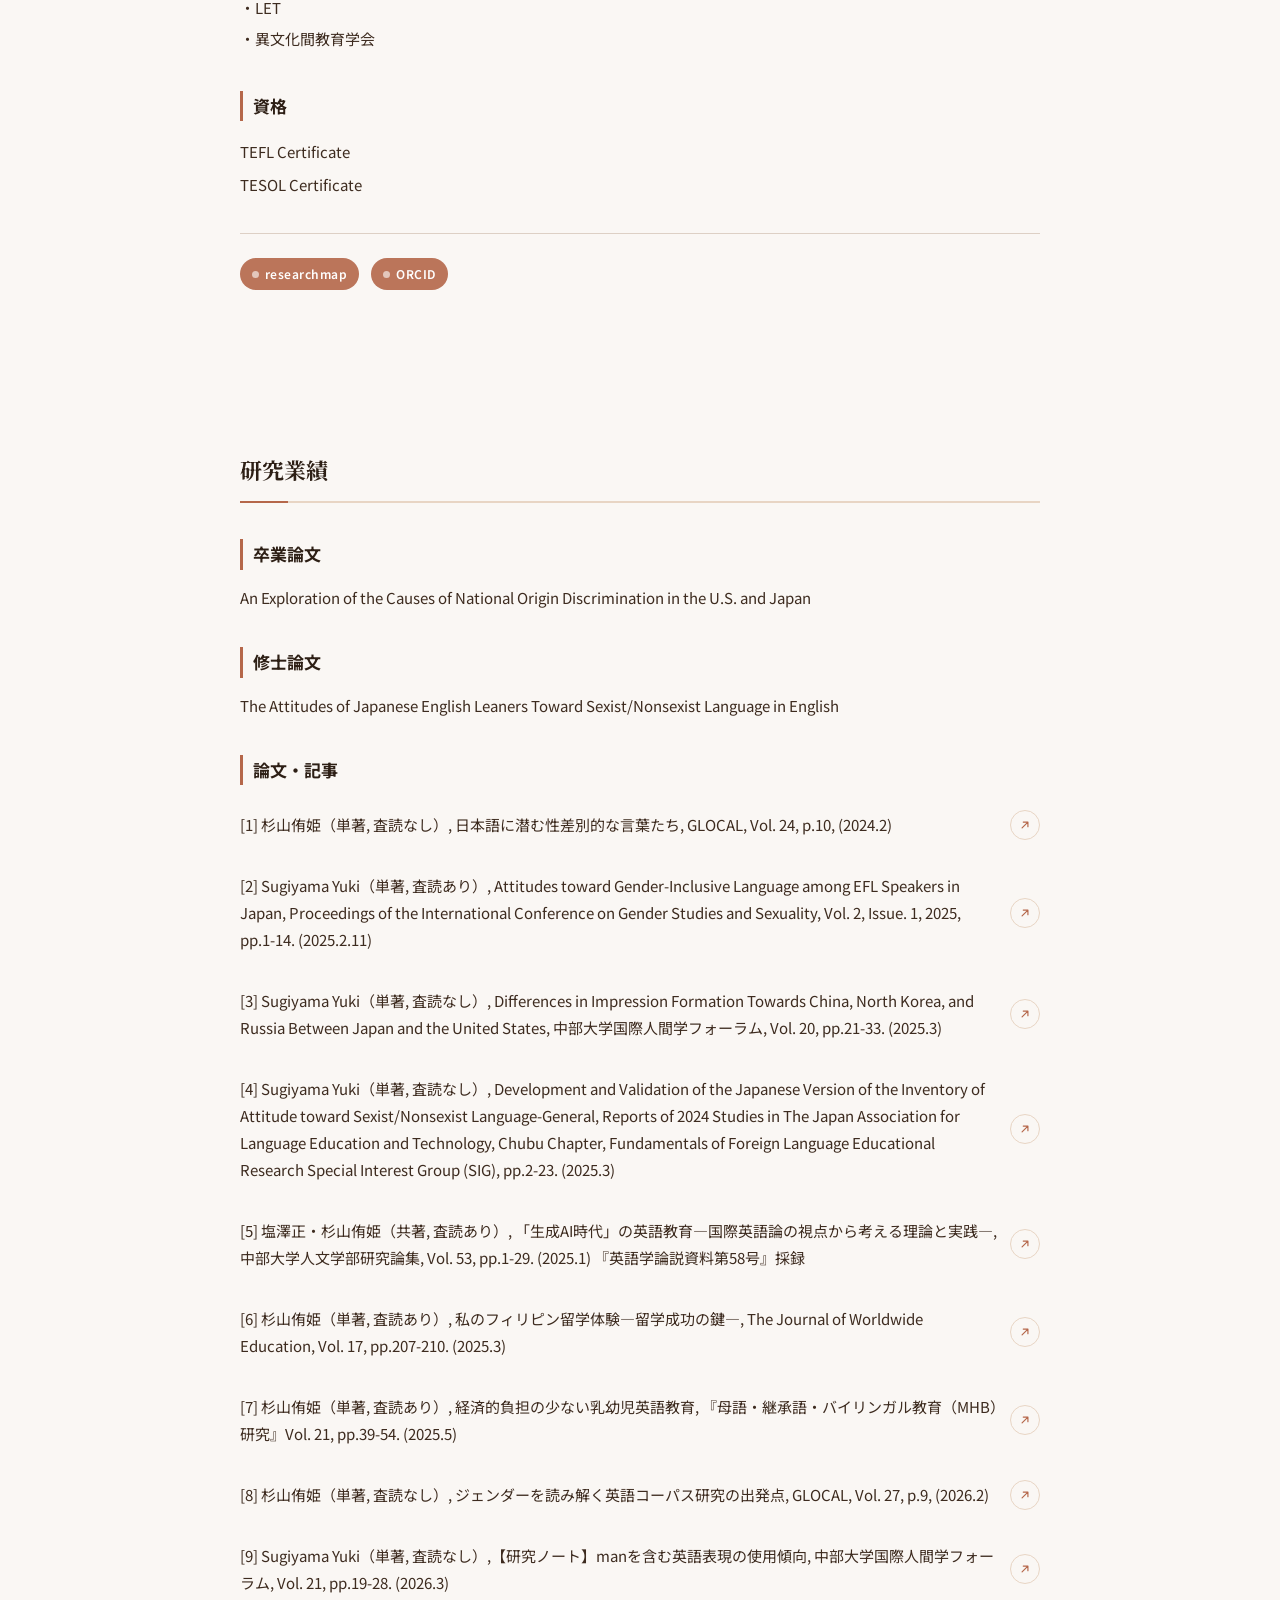
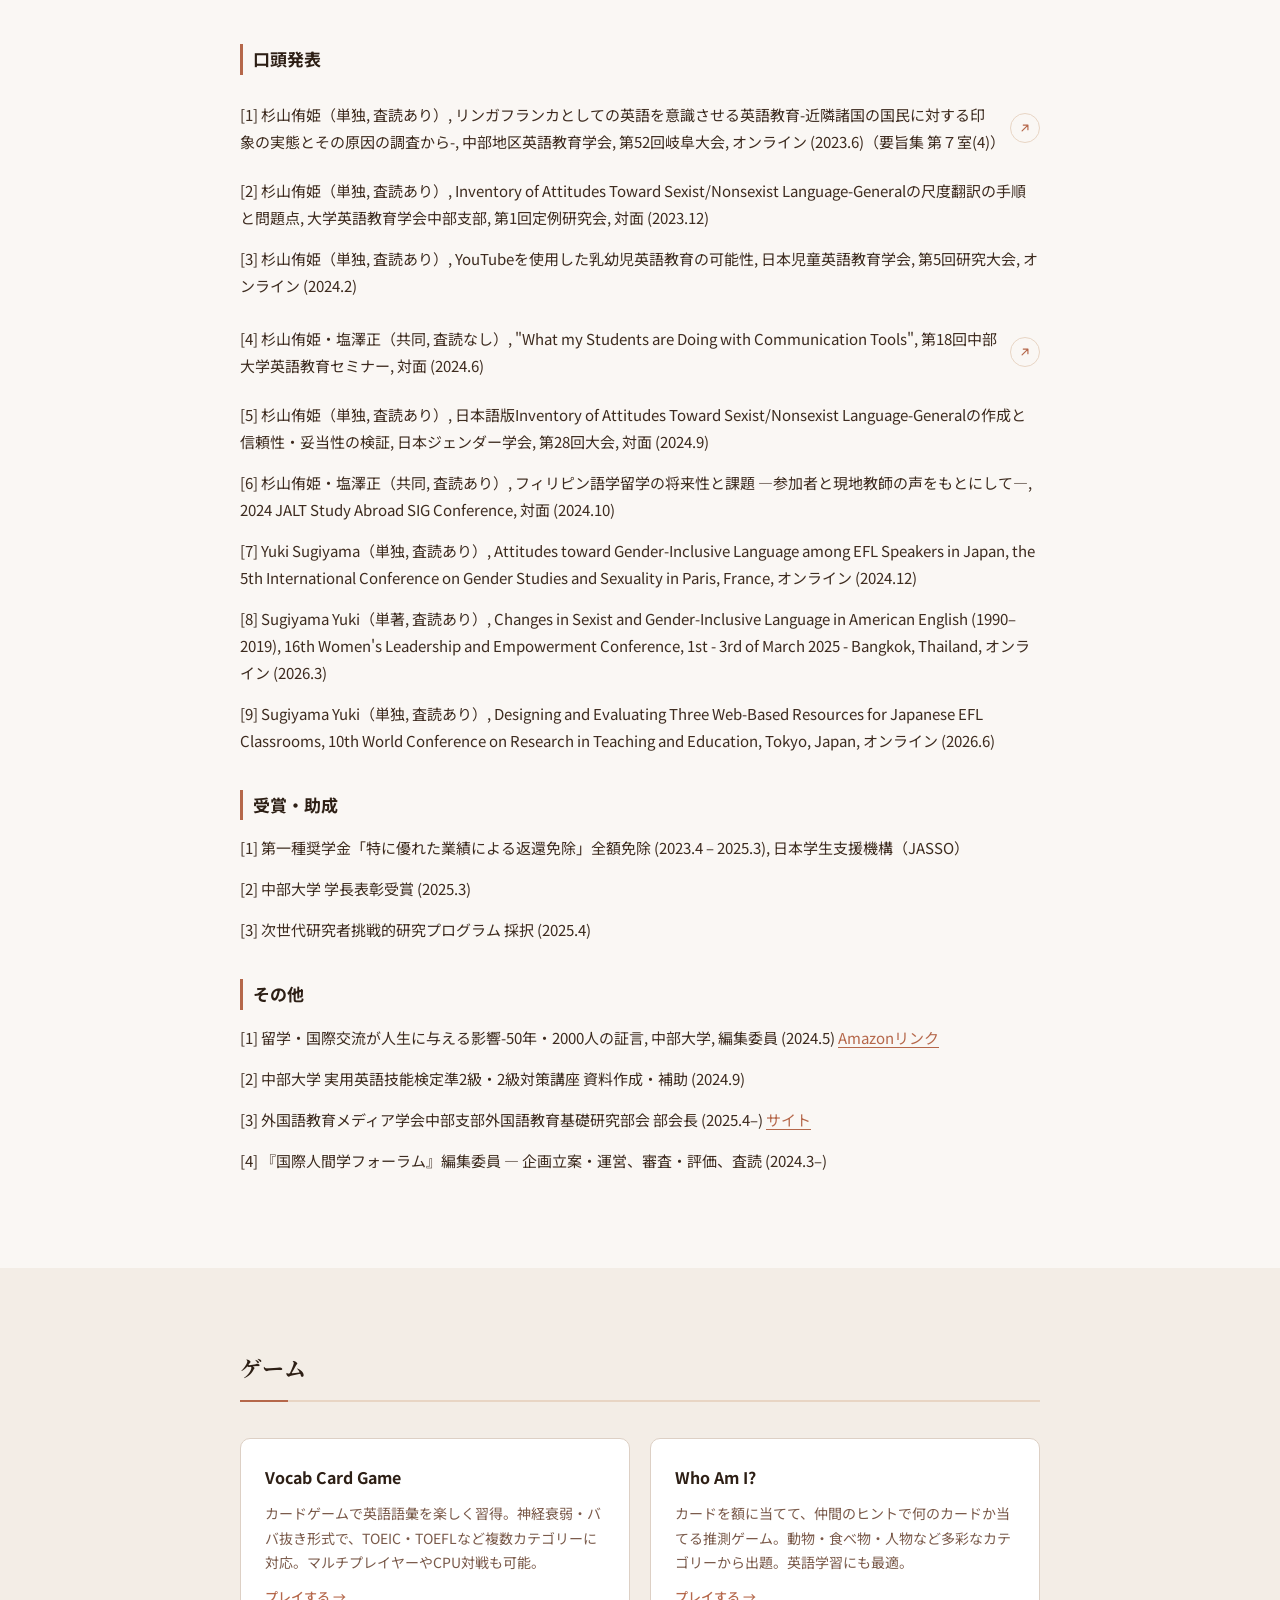
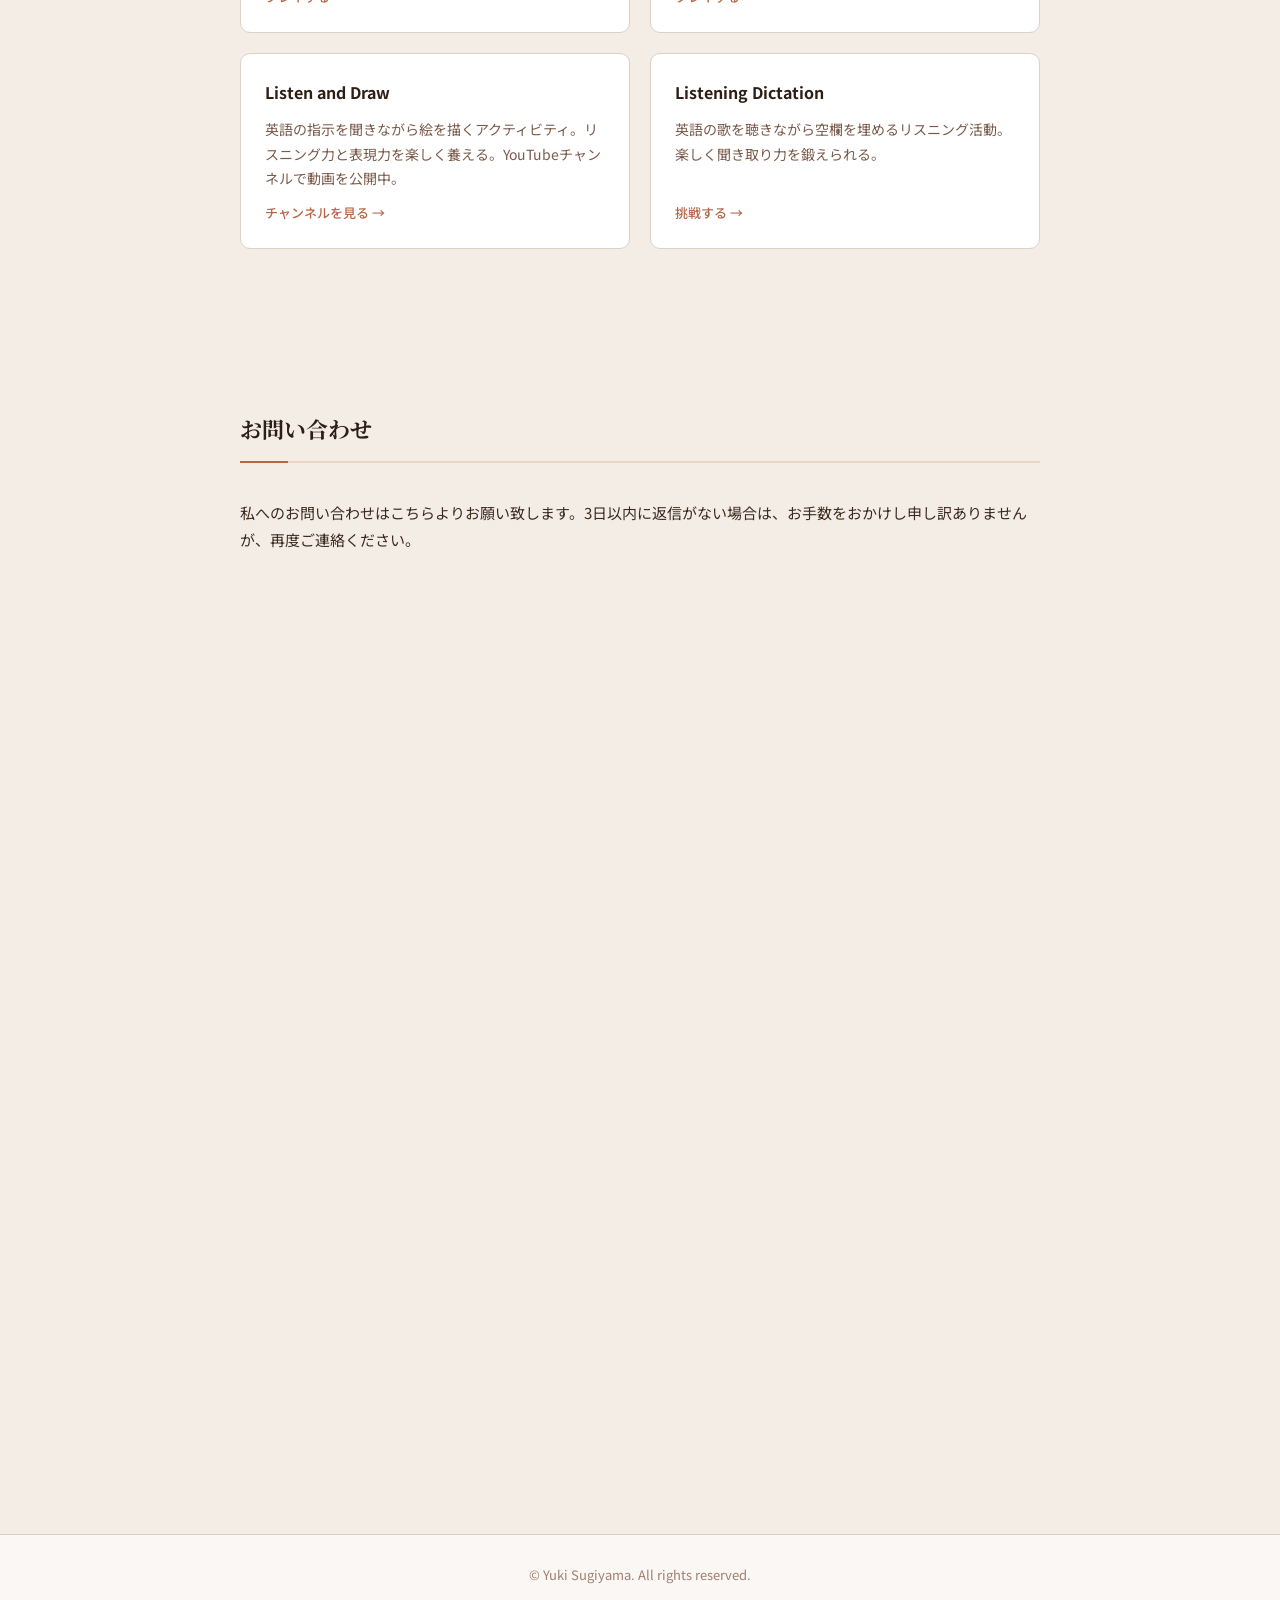
==== commit 1379779e: "Bust stylesheet cache so new hover styles load Co-Authored-By: Claude Opus 5.5 <noreply@anthropic.co" ====
--- a/index.html
+++ b/index.html
@@ -15,7 +15,7 @@
   <meta property="og:type" content="website">
   <meta property="og:locale" content="ja_JP">
   <link rel="icon" href="favicon.svg" type="image/svg+xml">
-  <link rel="stylesheet" href="style.css">
+  <link rel="stylesheet" href="style.css?v=20261019">
 </head>
 <body>
 
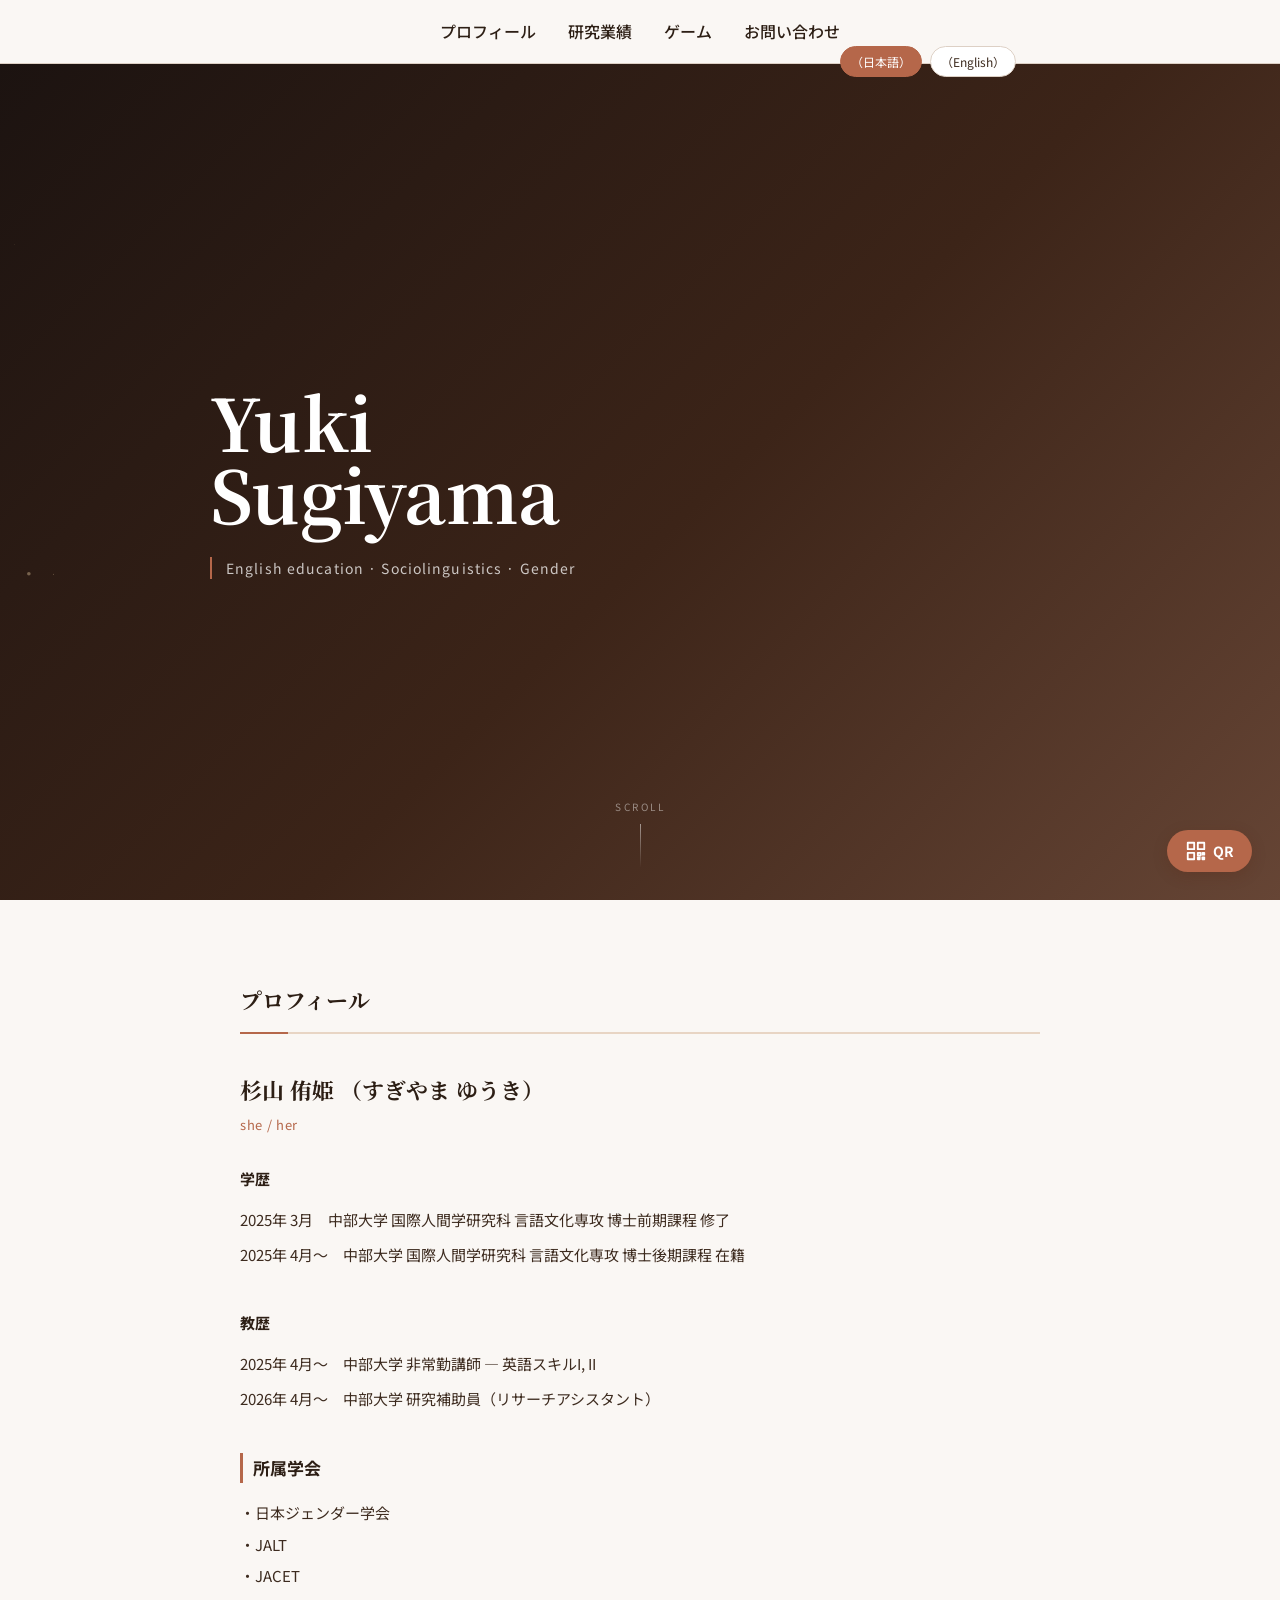
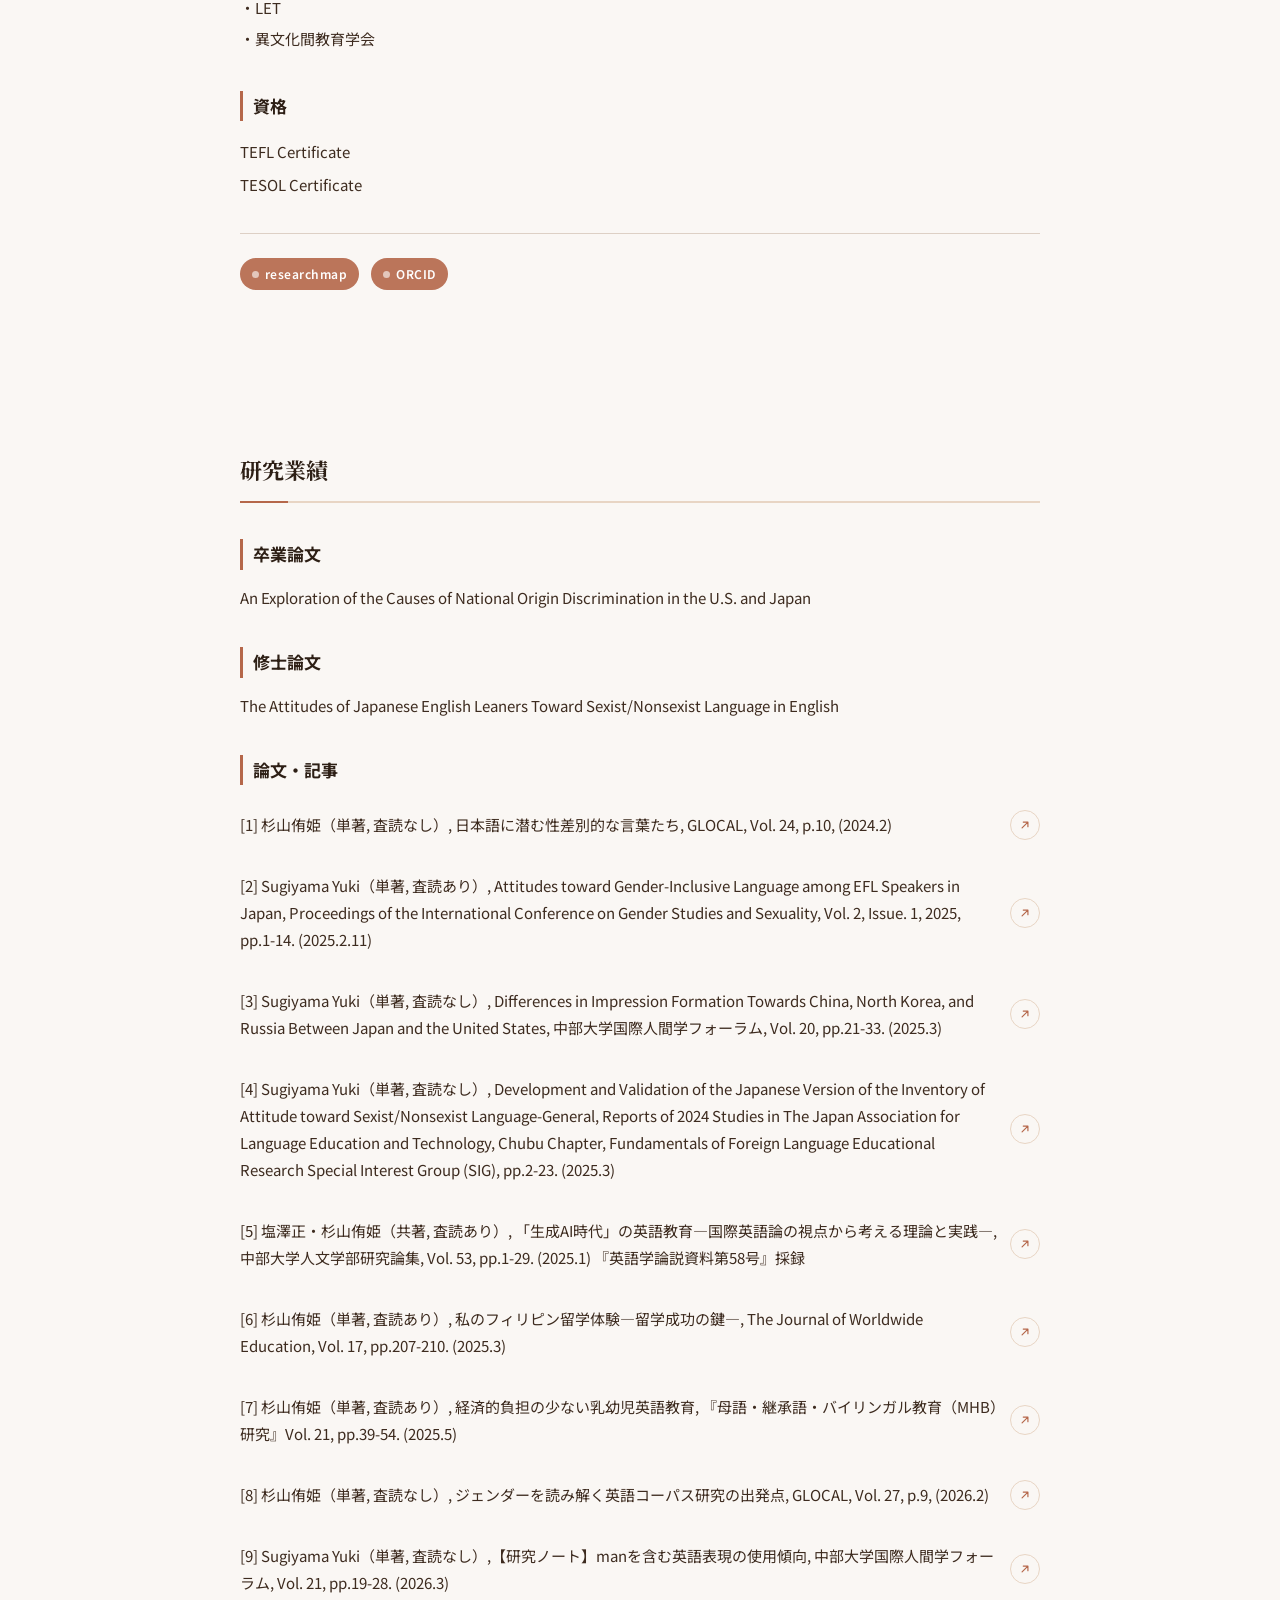
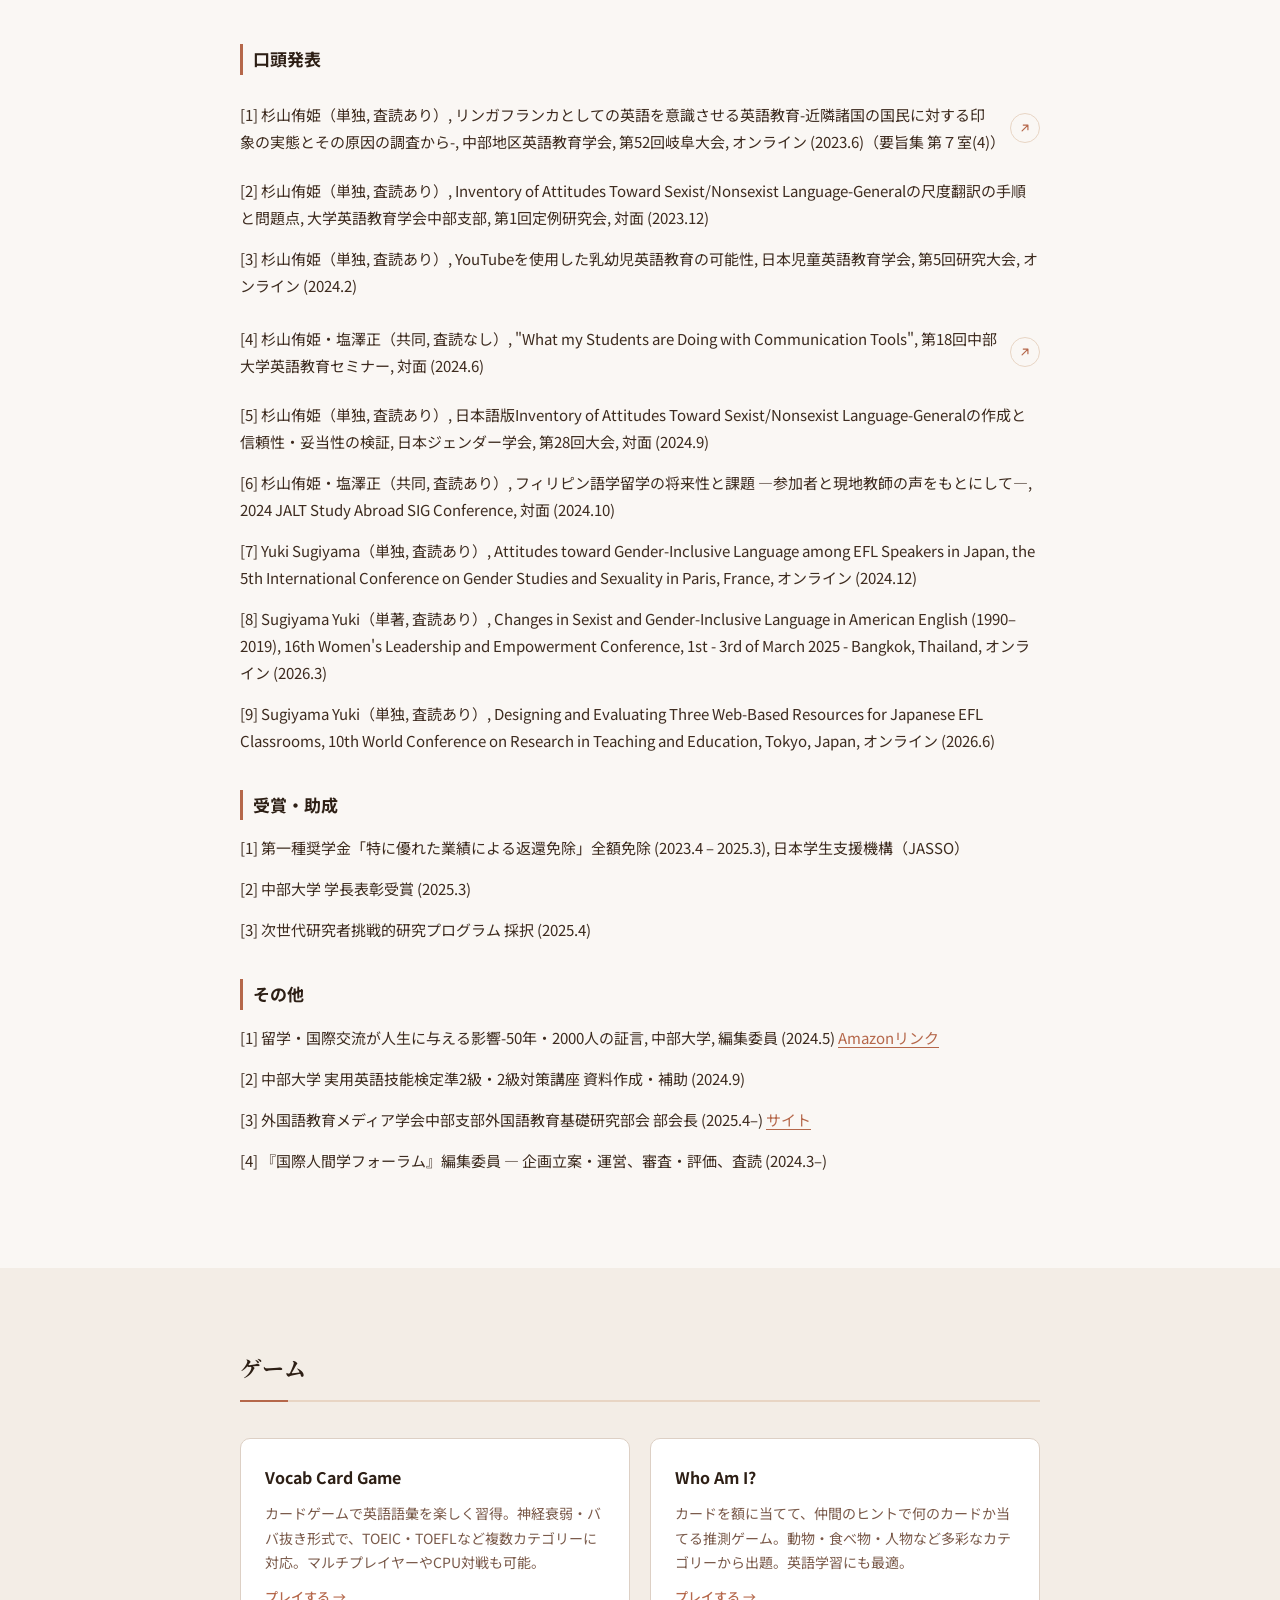
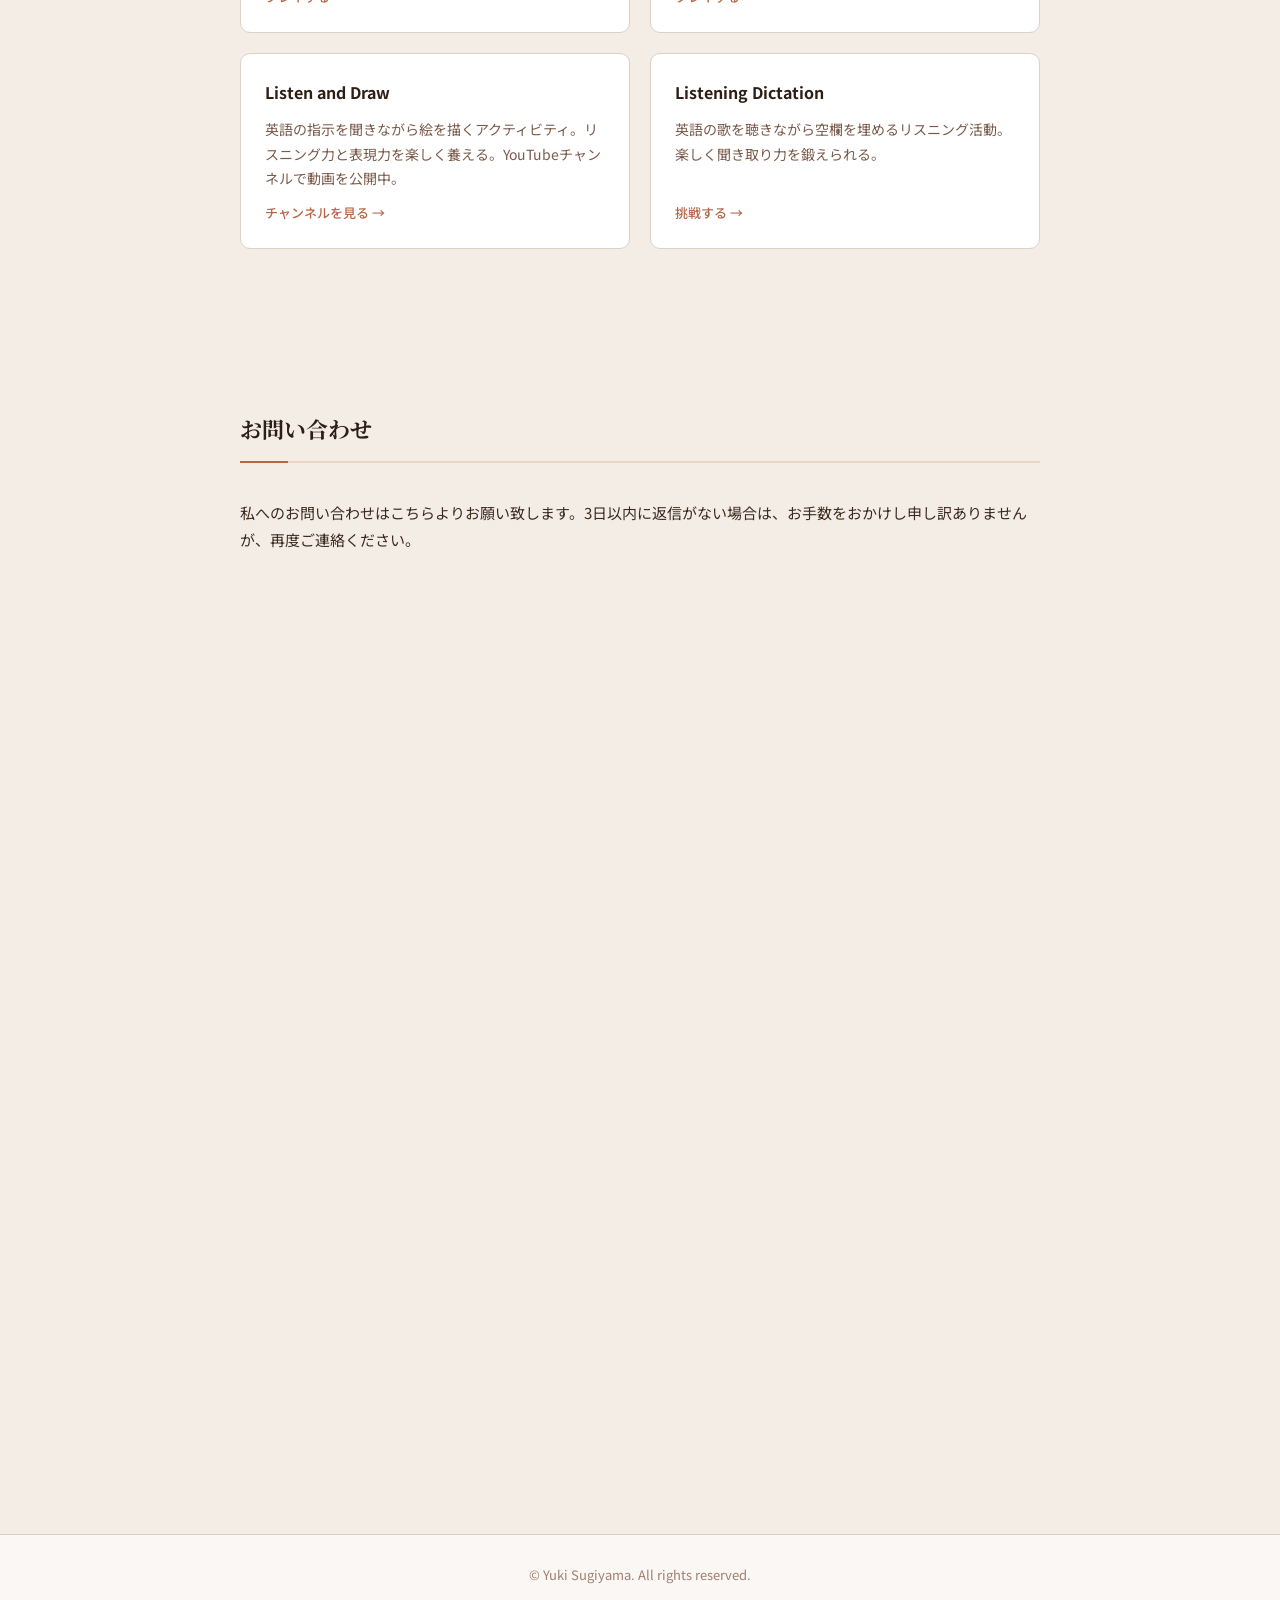
==== commit 51381ab3: "Link Chubu repository papers via CiNii Research pages Co-Authored-By: Claude Opus 5.5 <noreply@anthr" ====
--- a/index.html
+++ b/index.html
@@ -125,7 +125,7 @@
         </p>
         <p class="research-item paper-linked">
           [3] Sugiyama Yuki（単著, 査読なし）, Differences in Impression Formation Towards China, North Korea, and Russia Between Japan and the United States, 中部大学国際人間学フォーラム, Vol. 20, pp.21-33. (2025.3)
-          <a href="https://elib.bliss.chubu.ac.jp/iwjs0030opc/XC24000139" target="_blank" rel="noopener" class="paper-link" aria-label="論文を開く"><svg viewBox="0 0 24 24" width="14" height="14" aria-hidden="true"><path d="M7 17L17 7M9 7h8v8" fill="none" stroke="currentColor" stroke-width="2" stroke-linecap="round" stroke-linejoin="round"/></svg></a>
+          <a href="https://cir.nii.ac.jp/crid/1050022222482208768" target="_blank" rel="noopener" class="paper-link" aria-label="論文を開く"><svg viewBox="0 0 24 24" width="14" height="14" aria-hidden="true"><path d="M7 17L17 7M9 7h8v8" fill="none" stroke="currentColor" stroke-width="2" stroke-linecap="round" stroke-linejoin="round"/></svg></a>
         </p>
         <p class="research-item paper-linked">
           [4] Sugiyama Yuki（単著, 査読なし）, Development and Validation of the Japanese Version of the Inventory of Attitude toward Sexist/Nonsexist Language-General, Reports of 2024 Studies in The Japan Association for Language Education and Technology, Chubu Chapter, Fundamentals of Foreign Language Educational Research Special Interest Group (SIG), pp.2-23. (2025.3)
@@ -133,7 +133,7 @@
         </p>
         <p class="research-item paper-linked">
           [5] 塩澤正・杉山侑姫（共著, 査読あり）, 「生成AI時代」の英語教育―国際英語論の視点から考える理論と実践―, 中部大学人文学部研究論集, Vol. 53, pp.1-29. (2025.1) 『英語学論説資料第58号』採録
-          <a href="https://elib.bliss.chubu.ac.jp/iwjs0030opc/XC24000131" target="_blank" rel="noopener" class="paper-link" aria-label="論文を開く"><svg viewBox="0 0 24 24" width="14" height="14" aria-hidden="true"><path d="M7 17L17 7M9 7h8v8" fill="none" stroke="currentColor" stroke-width="2" stroke-linecap="round" stroke-linejoin="round"/></svg></a>
+          <a href="https://cir.nii.ac.jp/crid/1050584940309159040" target="_blank" rel="noopener" class="paper-link" aria-label="論文を開く"><svg viewBox="0 0 24 24" width="14" height="14" aria-hidden="true"><path d="M7 17L17 7M9 7h8v8" fill="none" stroke="currentColor" stroke-width="2" stroke-linecap="round" stroke-linejoin="round"/></svg></a>
         </p>
         <p class="research-item paper-linked">
           [6] 杉山侑姫（単著, 査読あり）, 私のフィリピン留学体験―留学成功の鍵―, The Journal of Worldwide Education, Vol. 17, pp.207-210. (2025.3)
@@ -149,7 +149,7 @@
         </p>
         <p class="research-item paper-linked">
           [9] Sugiyama Yuki（単著, 査読なし）,【研究ノート】manを含む英語表現の使用傾向, 中部大学国際人間学フォーラム, Vol. 21, pp.19-28. (2026.3)
-          <a href="https://elib.bliss.chubu.ac.jp/iwjs0030opc/XC25000104" target="_blank" rel="noopener" class="paper-link" aria-label="論文を開く"><svg viewBox="0 0 24 24" width="14" height="14" aria-hidden="true"><path d="M7 17L17 7M9 7h8v8" fill="none" stroke="currentColor" stroke-width="2" stroke-linecap="round" stroke-linejoin="round"/></svg></a>
+          <a href="https://cir.nii.ac.jp/crid/1050589221517821312" target="_blank" rel="noopener" class="paper-link" aria-label="論文を開く"><svg viewBox="0 0 24 24" width="14" height="14" aria-hidden="true"><path d="M7 17L17 7M9 7h8v8" fill="none" stroke="currentColor" stroke-width="2" stroke-linecap="round" stroke-linejoin="round"/></svg></a>
         </p>
         <h3 class="sub-title">口頭発表</h3>
         <p class="research-item paper-linked">
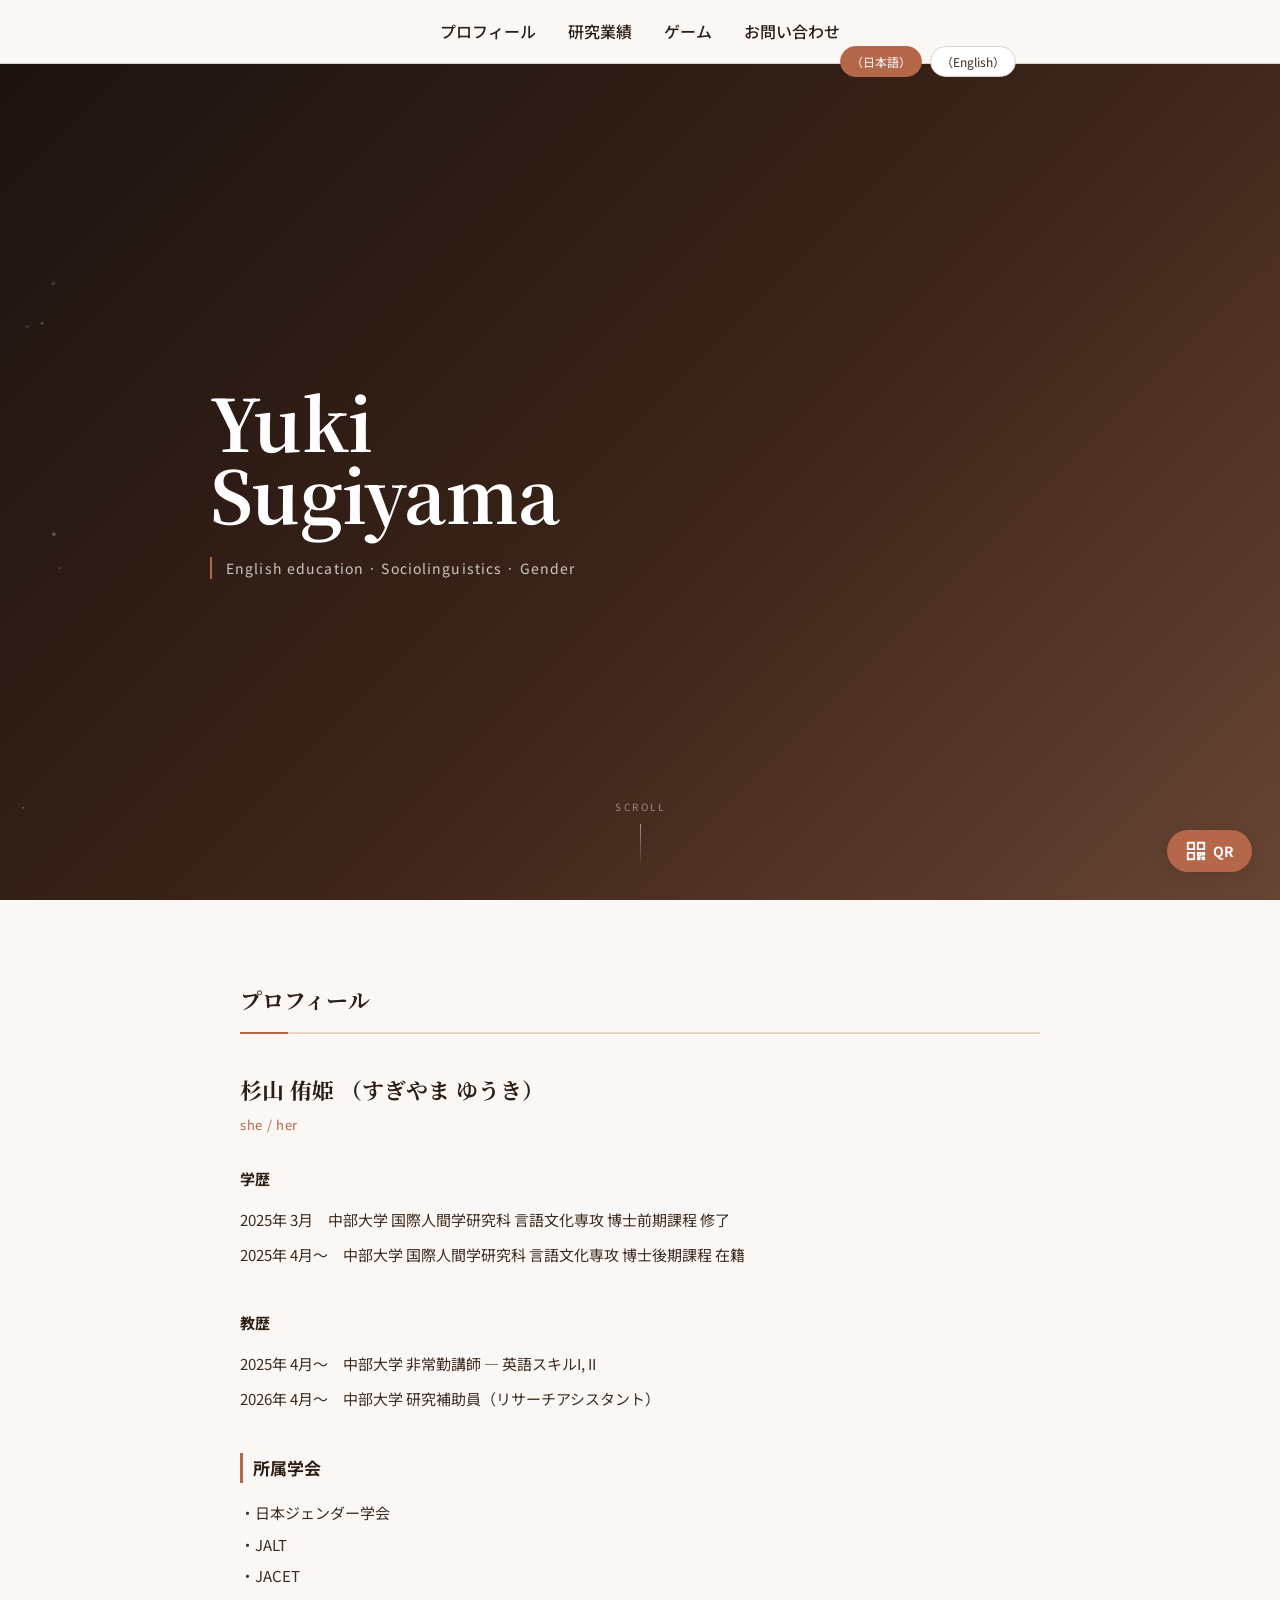
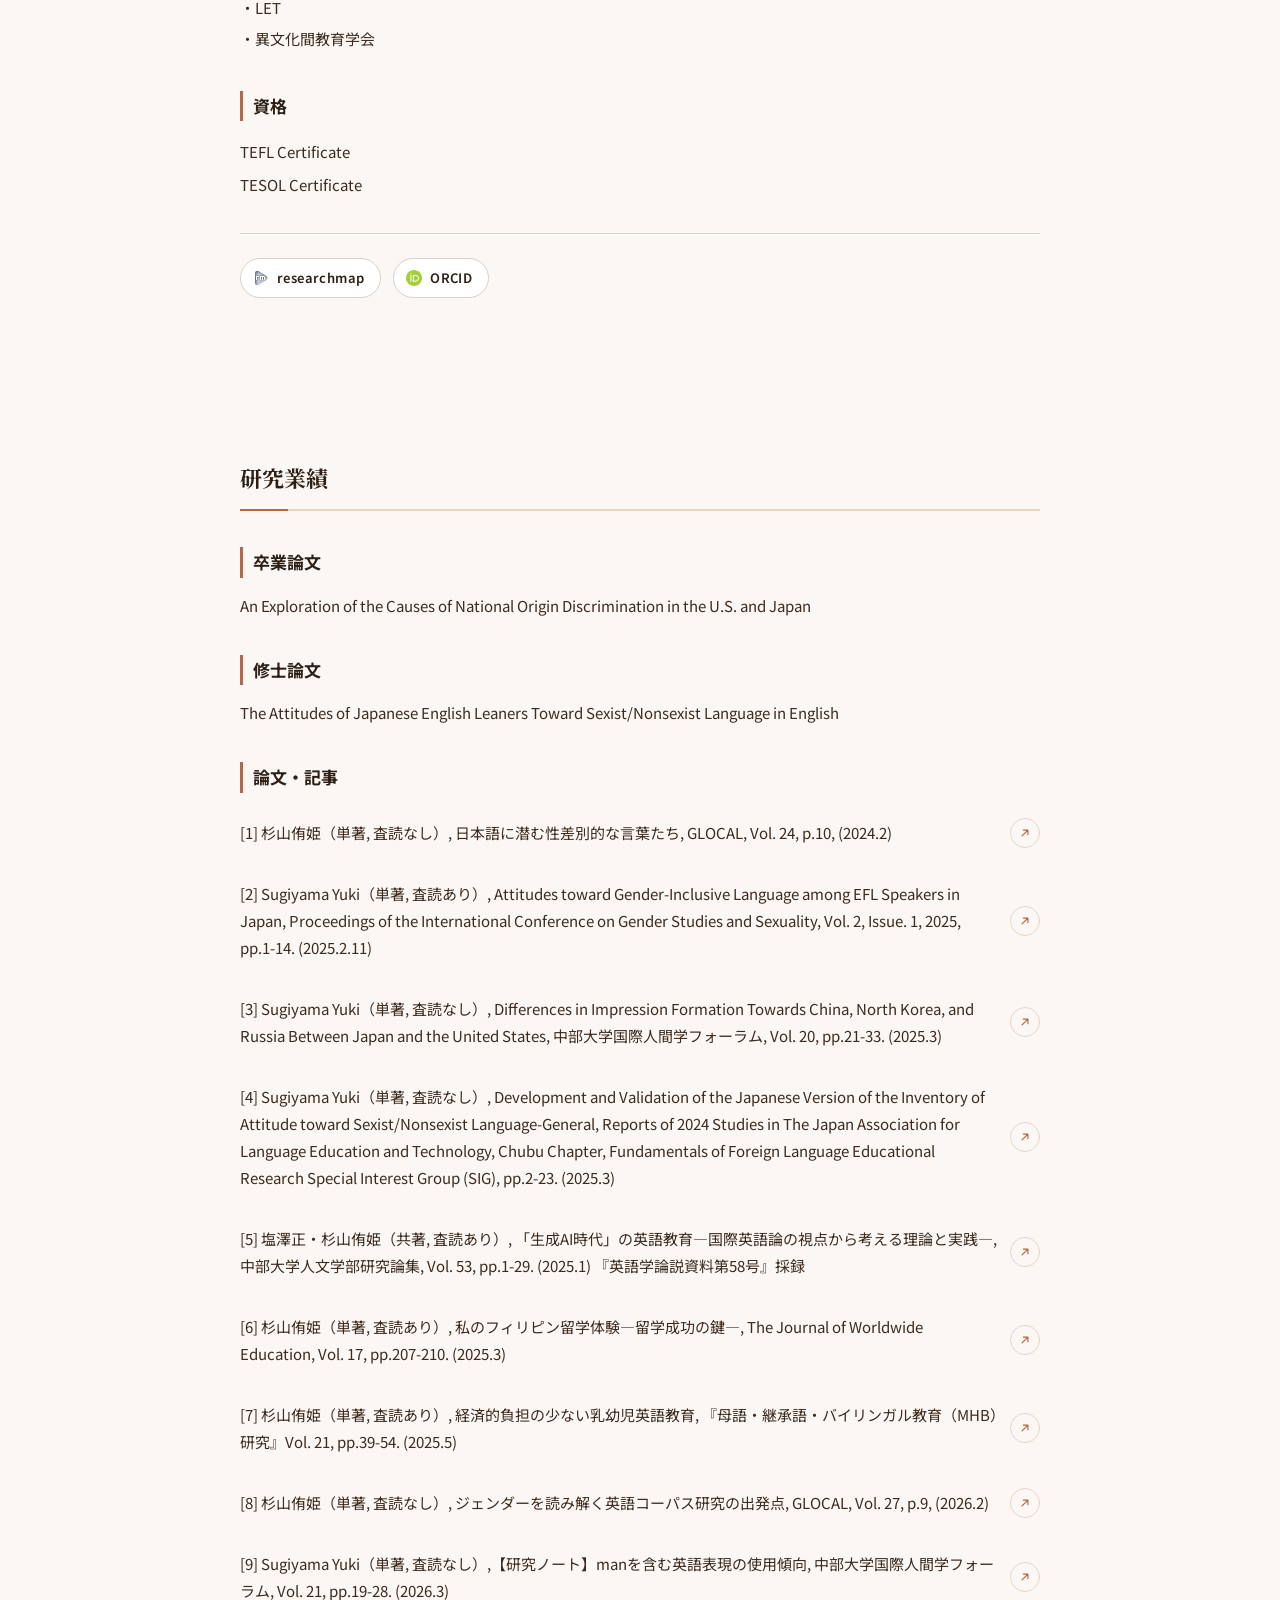
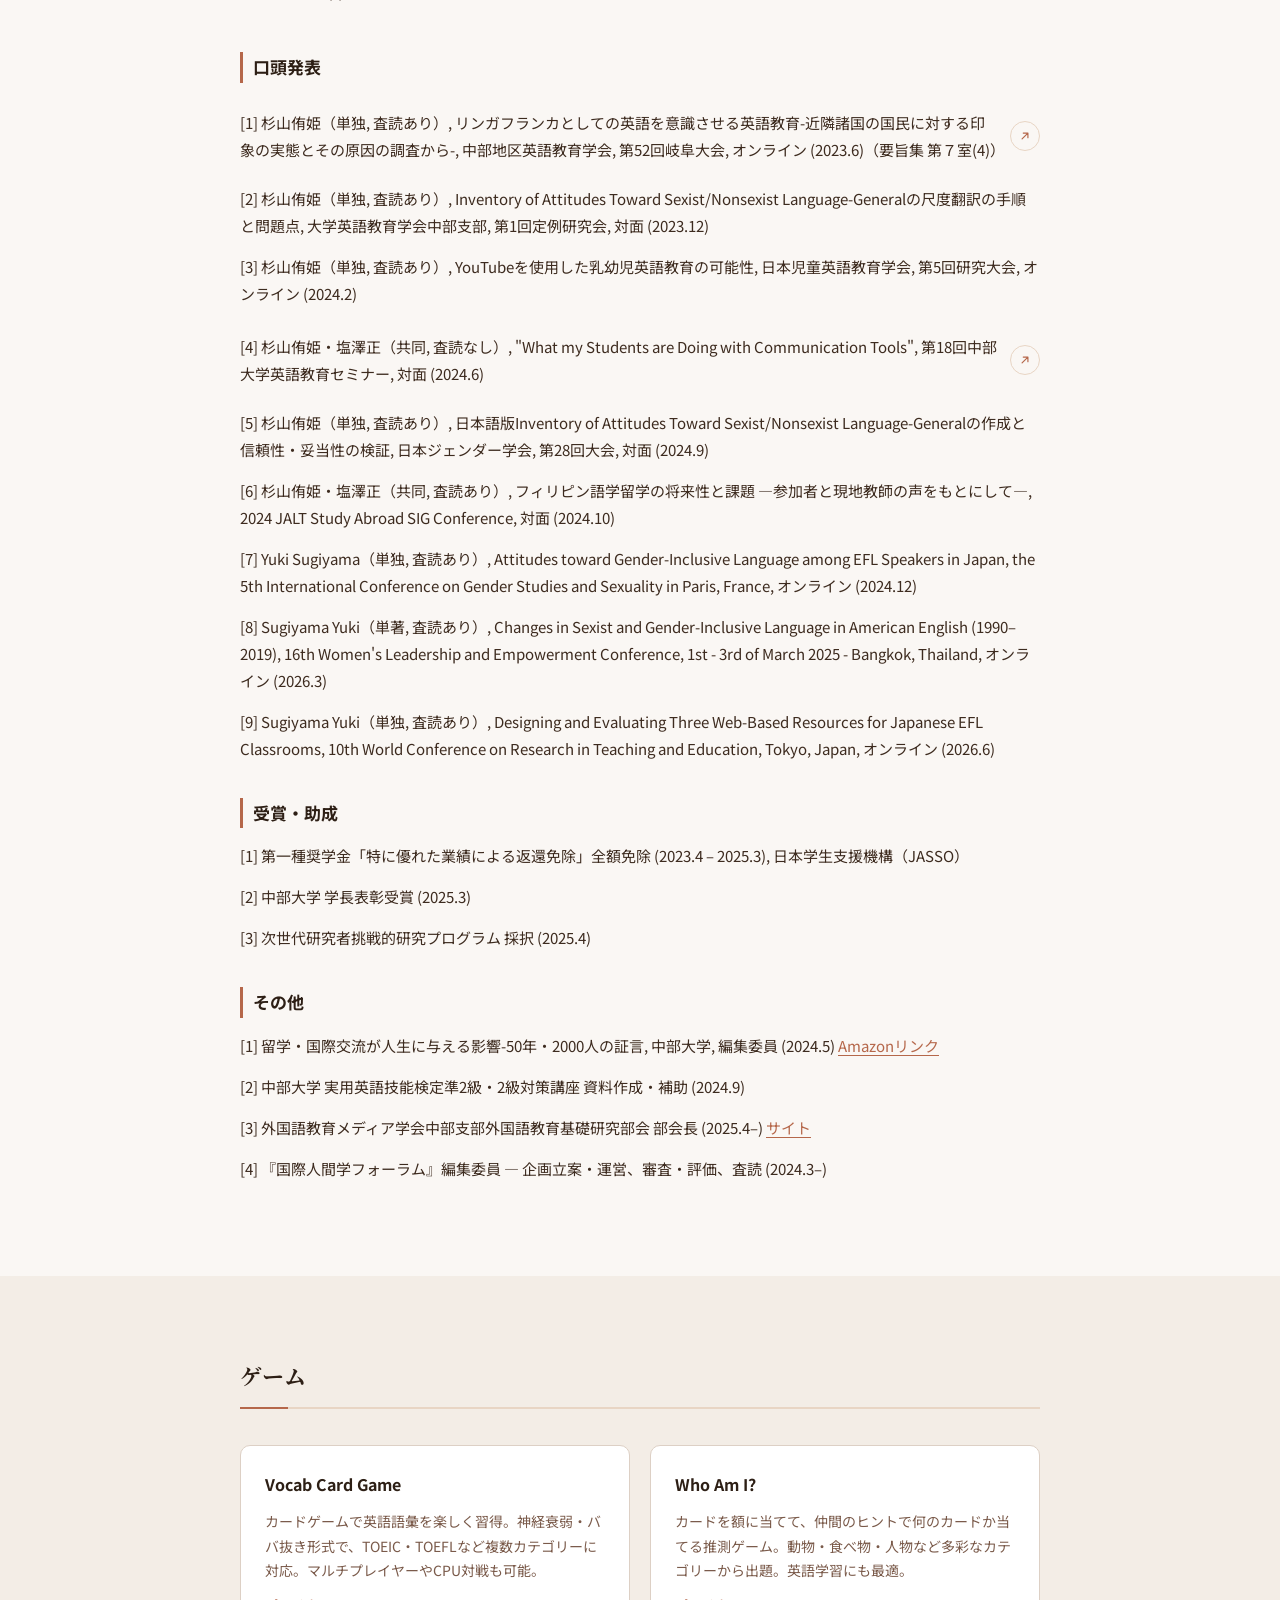
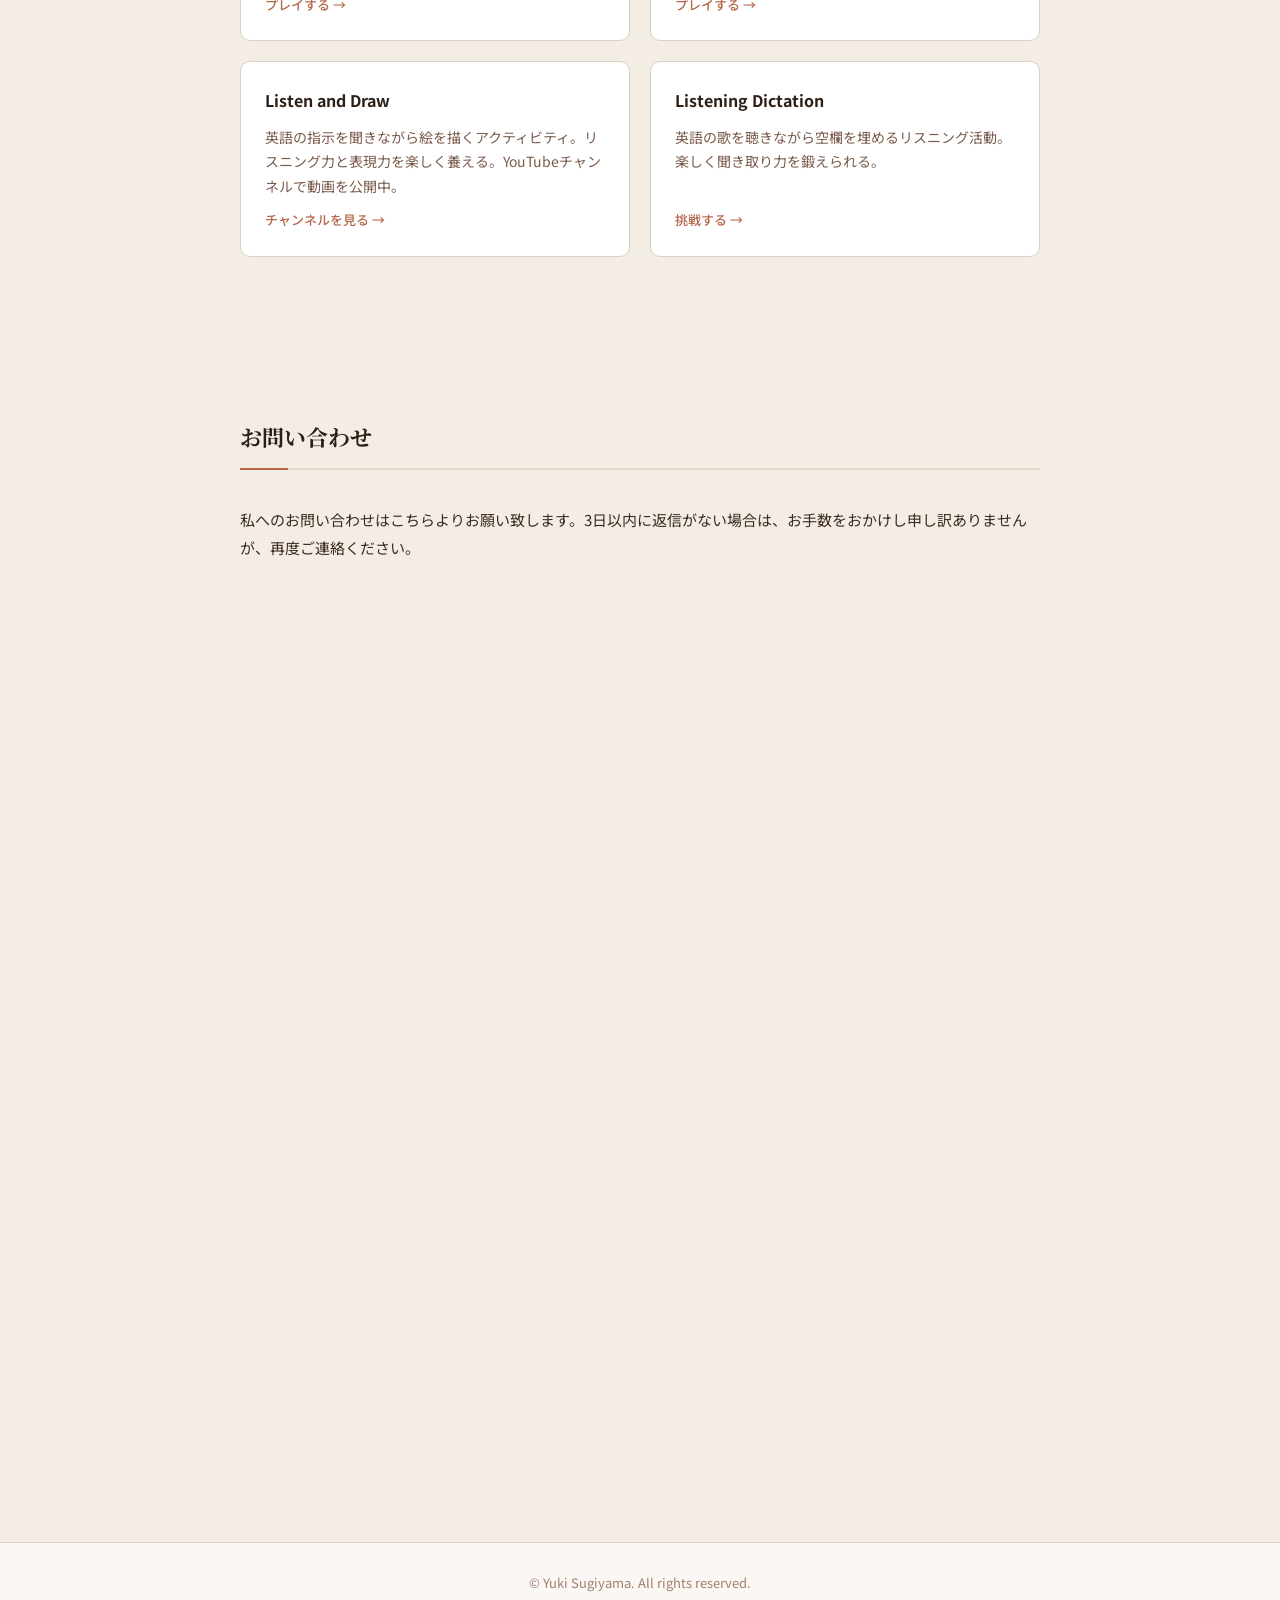
==== commit 33223286: "Add official researchmap and ORCID icons to profile badges Co-Authored-By: Claude Opus 5.5 <noreply@" ====
--- a/index.html
+++ b/index.html
@@ -15,7 +15,7 @@
   <meta property="og:type" content="website">
   <meta property="og:locale" content="ja_JP">
   <link rel="icon" href="favicon.svg" type="image/svg+xml">
-  <link rel="stylesheet" href="style.css?v=20261019">
+  <link rel="stylesheet" href="style.css?v=20261019b">
 </head>
 <body>
 
@@ -94,9 +94,11 @@
 
         <div class="profile-links">
           <a href="https://researchmap.jp/elmon" target="_blank" rel="noopener" class="profile-link-btn">
+            <img class="profile-link-icon" src="assets/researchmap-icon.gif" alt="" width="16" height="16">
             researchmap
           </a>
           <a href="https://orcid.org/0009-0003-7171-4596" target="_blank" rel="noopener" class="profile-link-btn">
+            <svg class="profile-link-icon" viewBox="0 0 256 256" aria-hidden="true"><path fill="#A6CE39" d="M256 128c0 70.7-57.3 128-128 128S0 198.7 0 128 57.3 0 128 0s128 57.3 128 128z"/><path fill="#fff" d="M86.3 186.2H70.9V79.1h15.4v107.1zM108.9 79.1h41.6c39.6 0 57 28.3 57 53.6 0 27.5-21.5 53.6-56.8 53.6h-41.8V79.1zm15.4 93.3h24.5c34.9 0 42.9-26.5 42.9-39.7 0-21.5-13.7-39.7-43.7-39.7h-23.7v79.4zM88.7 56.8c0 5.5-4.5 10.1-10.1 10.1s-10.1-4.6-10.1-10.1 4.5-10.1 10.1-10.1 10.1 4.6 10.1 10.1z"/></svg>
             ORCID
           </a>
         </div>
--- a/style.css
+++ b/style.css
@@ -836,29 +836,27 @@
 .profile-link-btn {
   display: inline-flex;
   align-items: center;
-  gap: 6px;
-  padding: 5px 12px;
-  background: var(--color-accent);
+  gap: 8px;
+  padding: 7px 16px 7px 12px;
+  background: #fff;
+  border: 1px solid var(--color-border);
   border-radius: 99px;
-  color: #fff;
-  font-size: 12px;
+  color: var(--color-heading);
+  font-size: 13px;
   font-weight: 600;
-  letter-spacing: 0.04em;
+  letter-spacing: 0.03em;
   text-decoration: none;
-  opacity: 0.9;
-  transition: opacity 0.2s, transform 0.15s;
+  transition: border-color 0.2s, box-shadow 0.2s, transform 0.15s;
 }
 
 .profile-link-btn:hover {
-  opacity: 1;
+  border-color: var(--color-accent);
+  box-shadow: 0 4px 12px rgba(61, 43, 31, 0.10);
   transform: translateY(-1px);
 }
 
-.profile-link-btn::before {
-  content: '';
-  display: inline-block;
-  width: 7px;
-  height: 7px;
-  border-radius: 50%;
-  background: rgba(255,255,255,0.6);
-}
+.profile-link-icon {
+  width: 16px;
+  height: 16px;
+  flex-shrink: 0;
+}
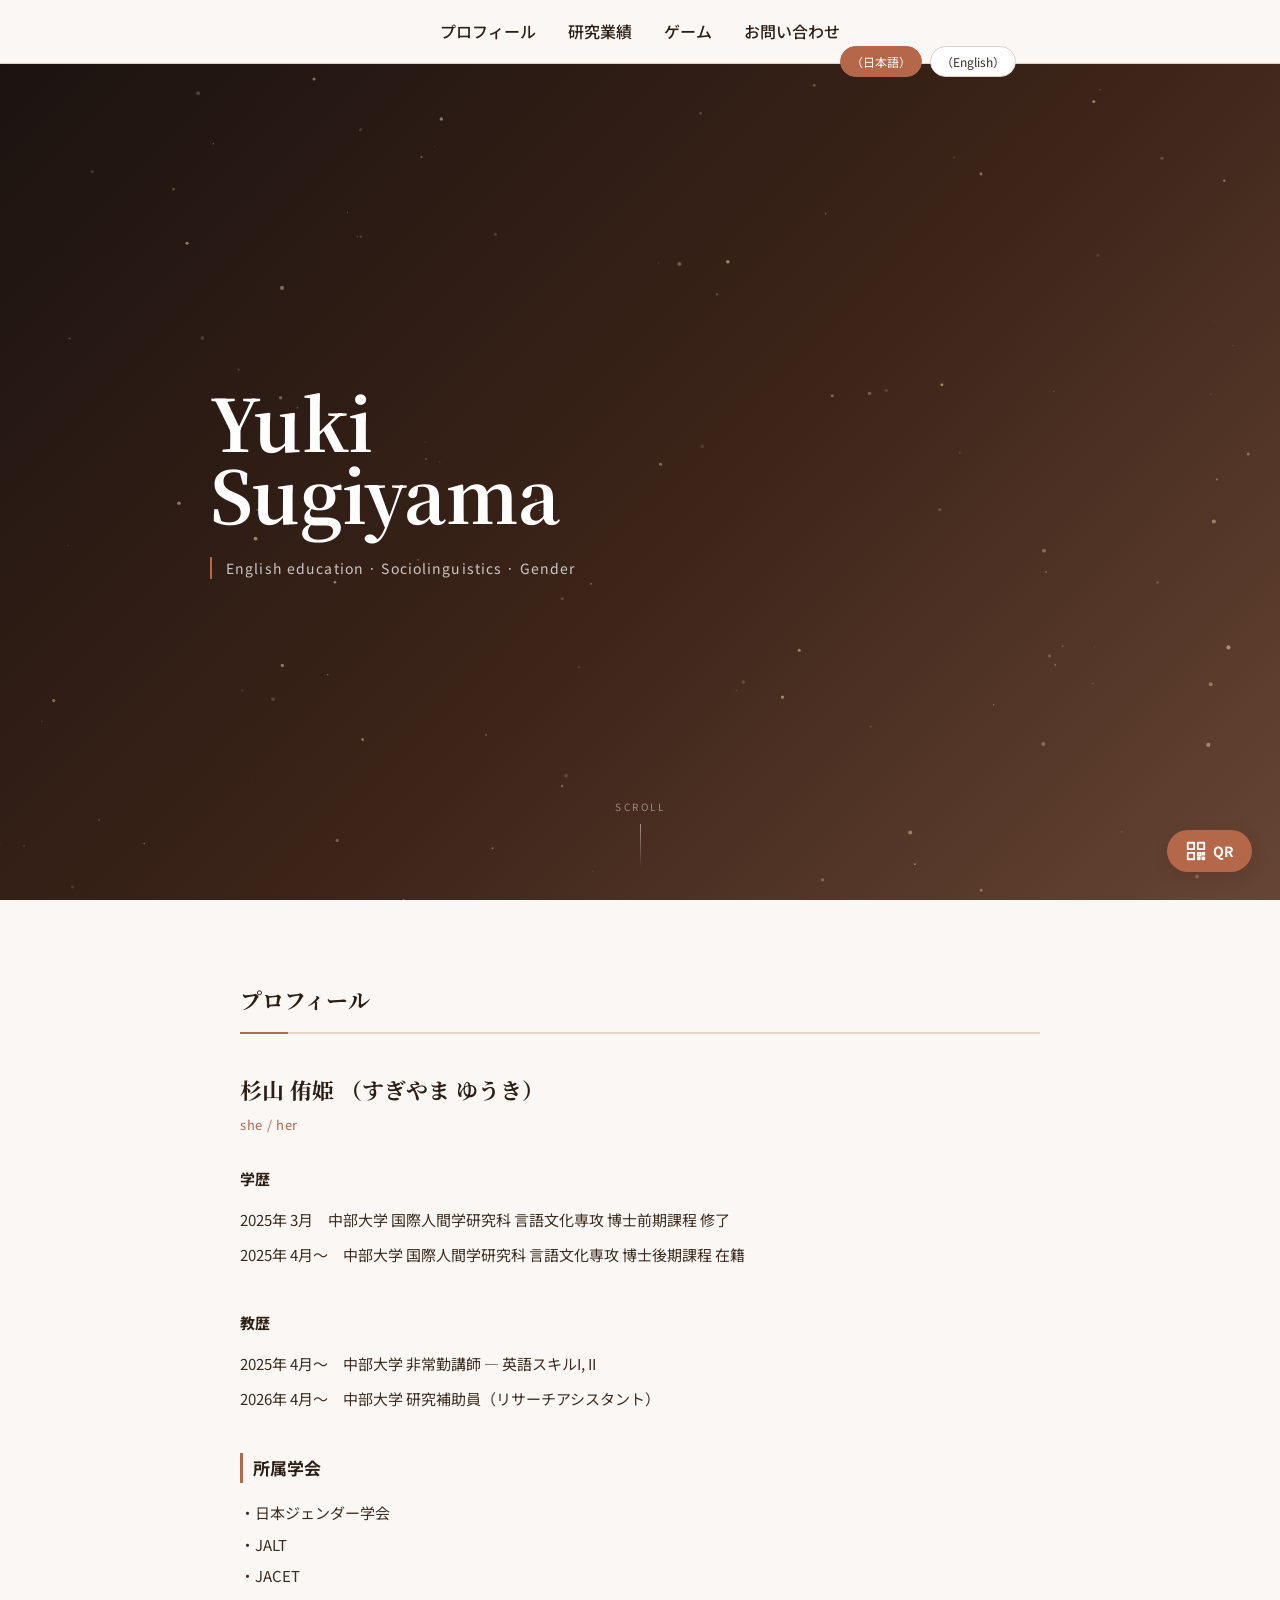
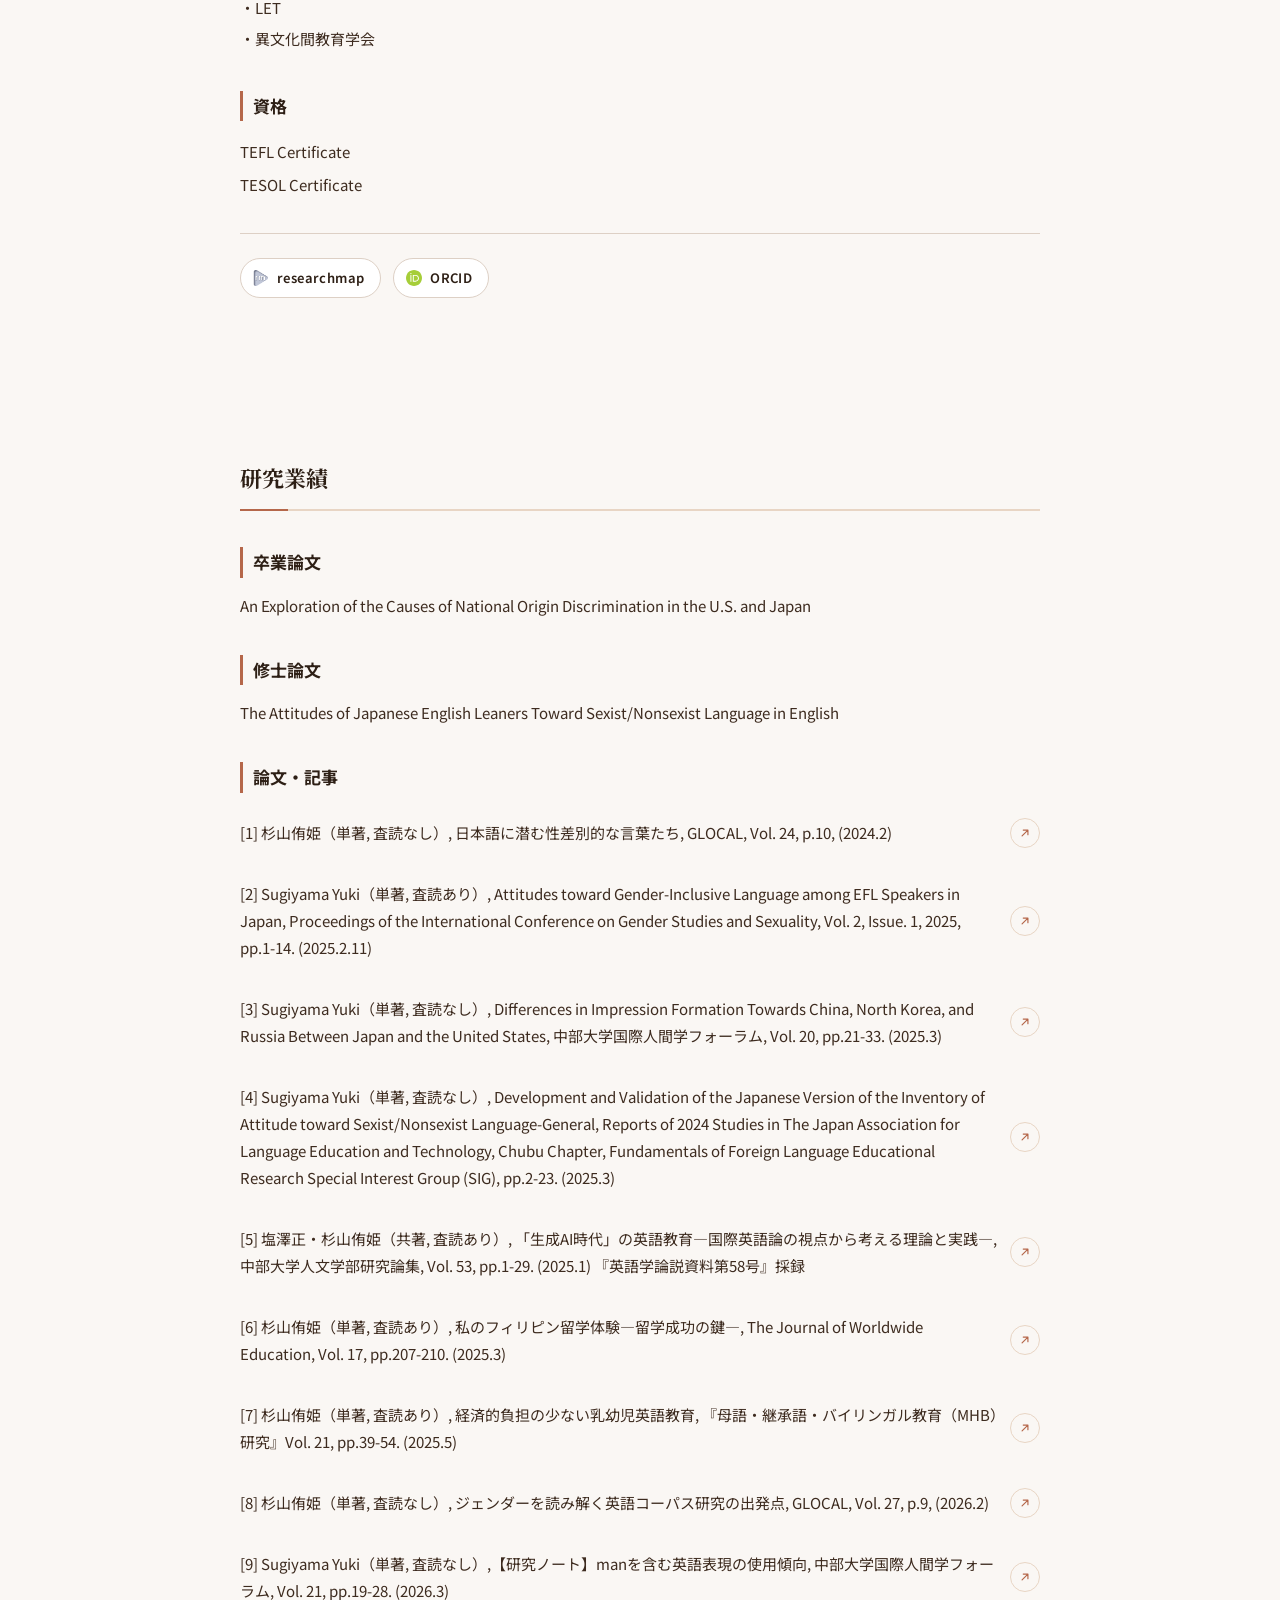
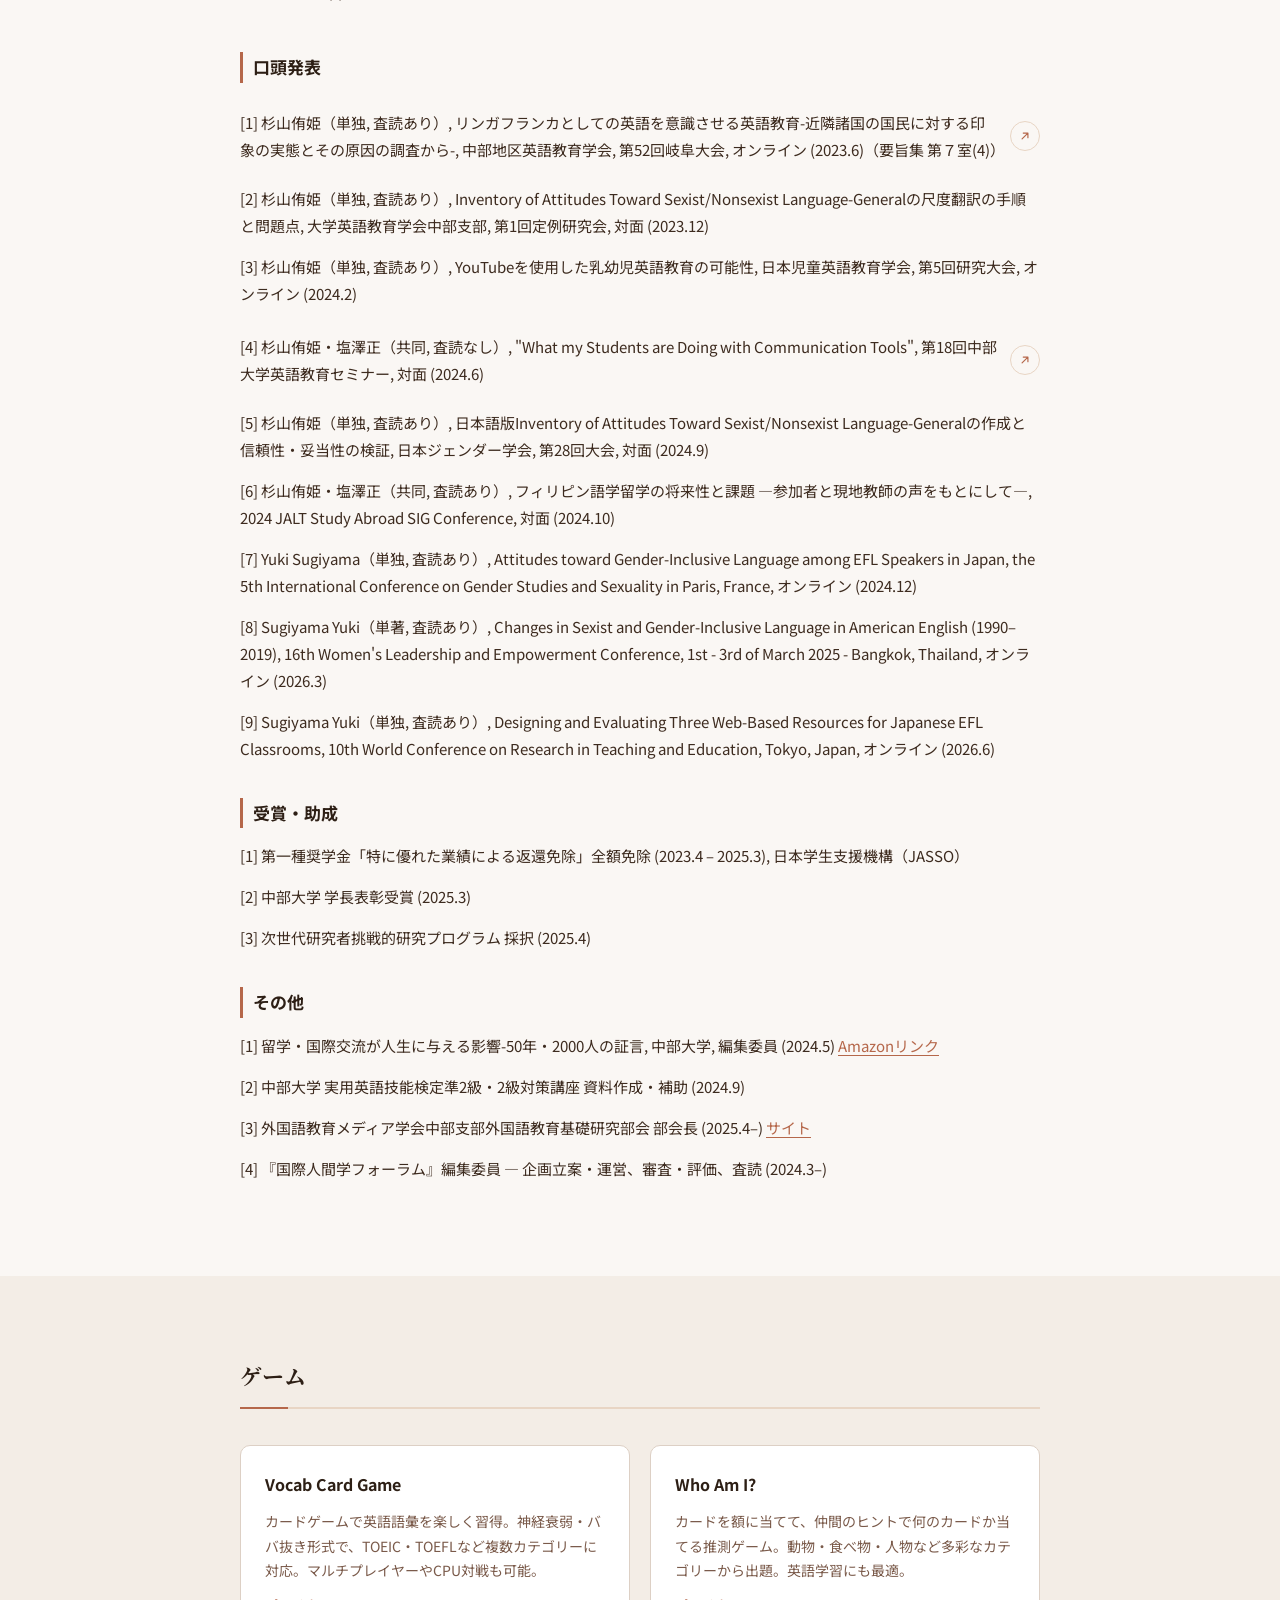
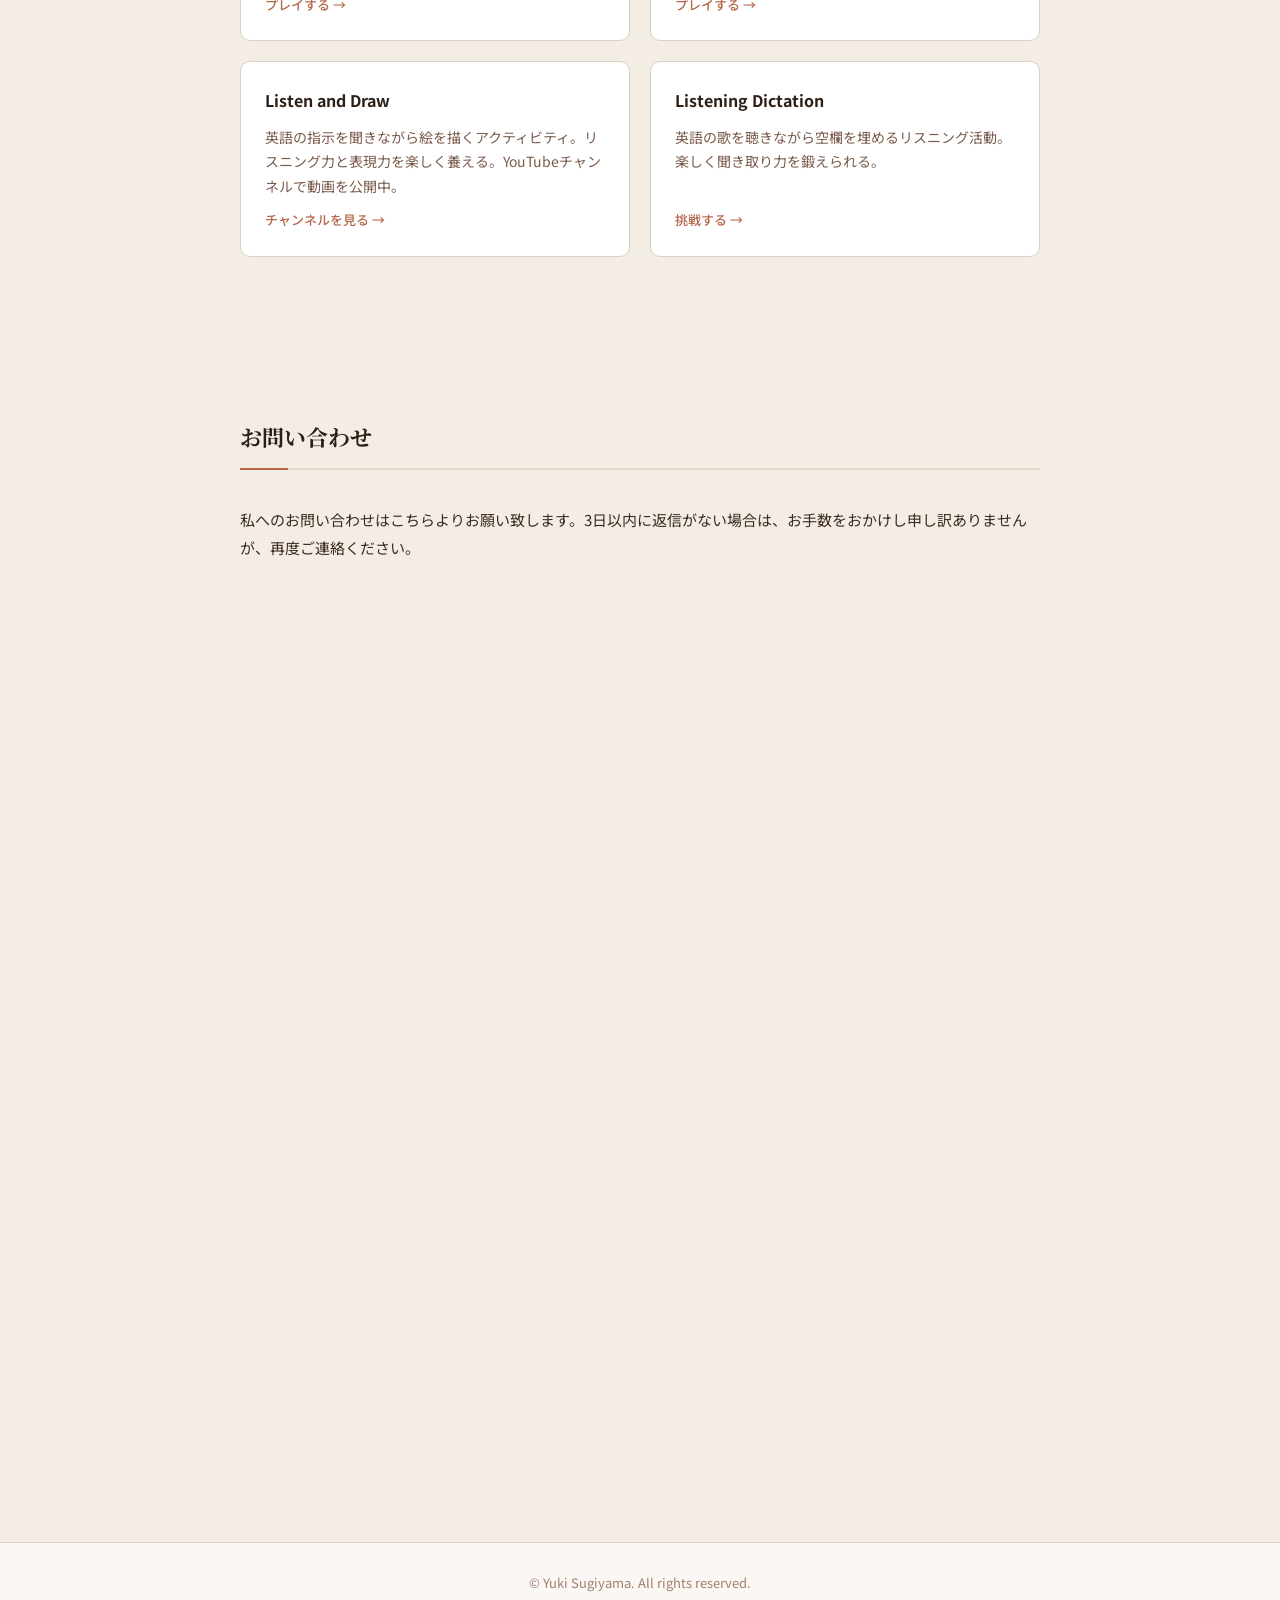
==== commit 9ea222aa: "Replace researchmap icon with sharper version Co-Authored-By: Claude Opus 5.5 <noreply@anthropic.com" ====
--- a/index.html
+++ b/index.html
@@ -94,7 +94,7 @@
 
         <div class="profile-links">
           <a href="https://researchmap.jp/elmon" target="_blank" rel="noopener" class="profile-link-btn">
-            <img class="profile-link-icon" src="assets/researchmap-icon.gif" alt="" width="16" height="16">
+            <img class="profile-link-icon" src="assets/researchmap-icon.png" alt="" width="16" height="16">
             researchmap
           </a>
           <a href="https://orcid.org/0009-0003-7171-4596" target="_blank" rel="noopener" class="profile-link-btn">
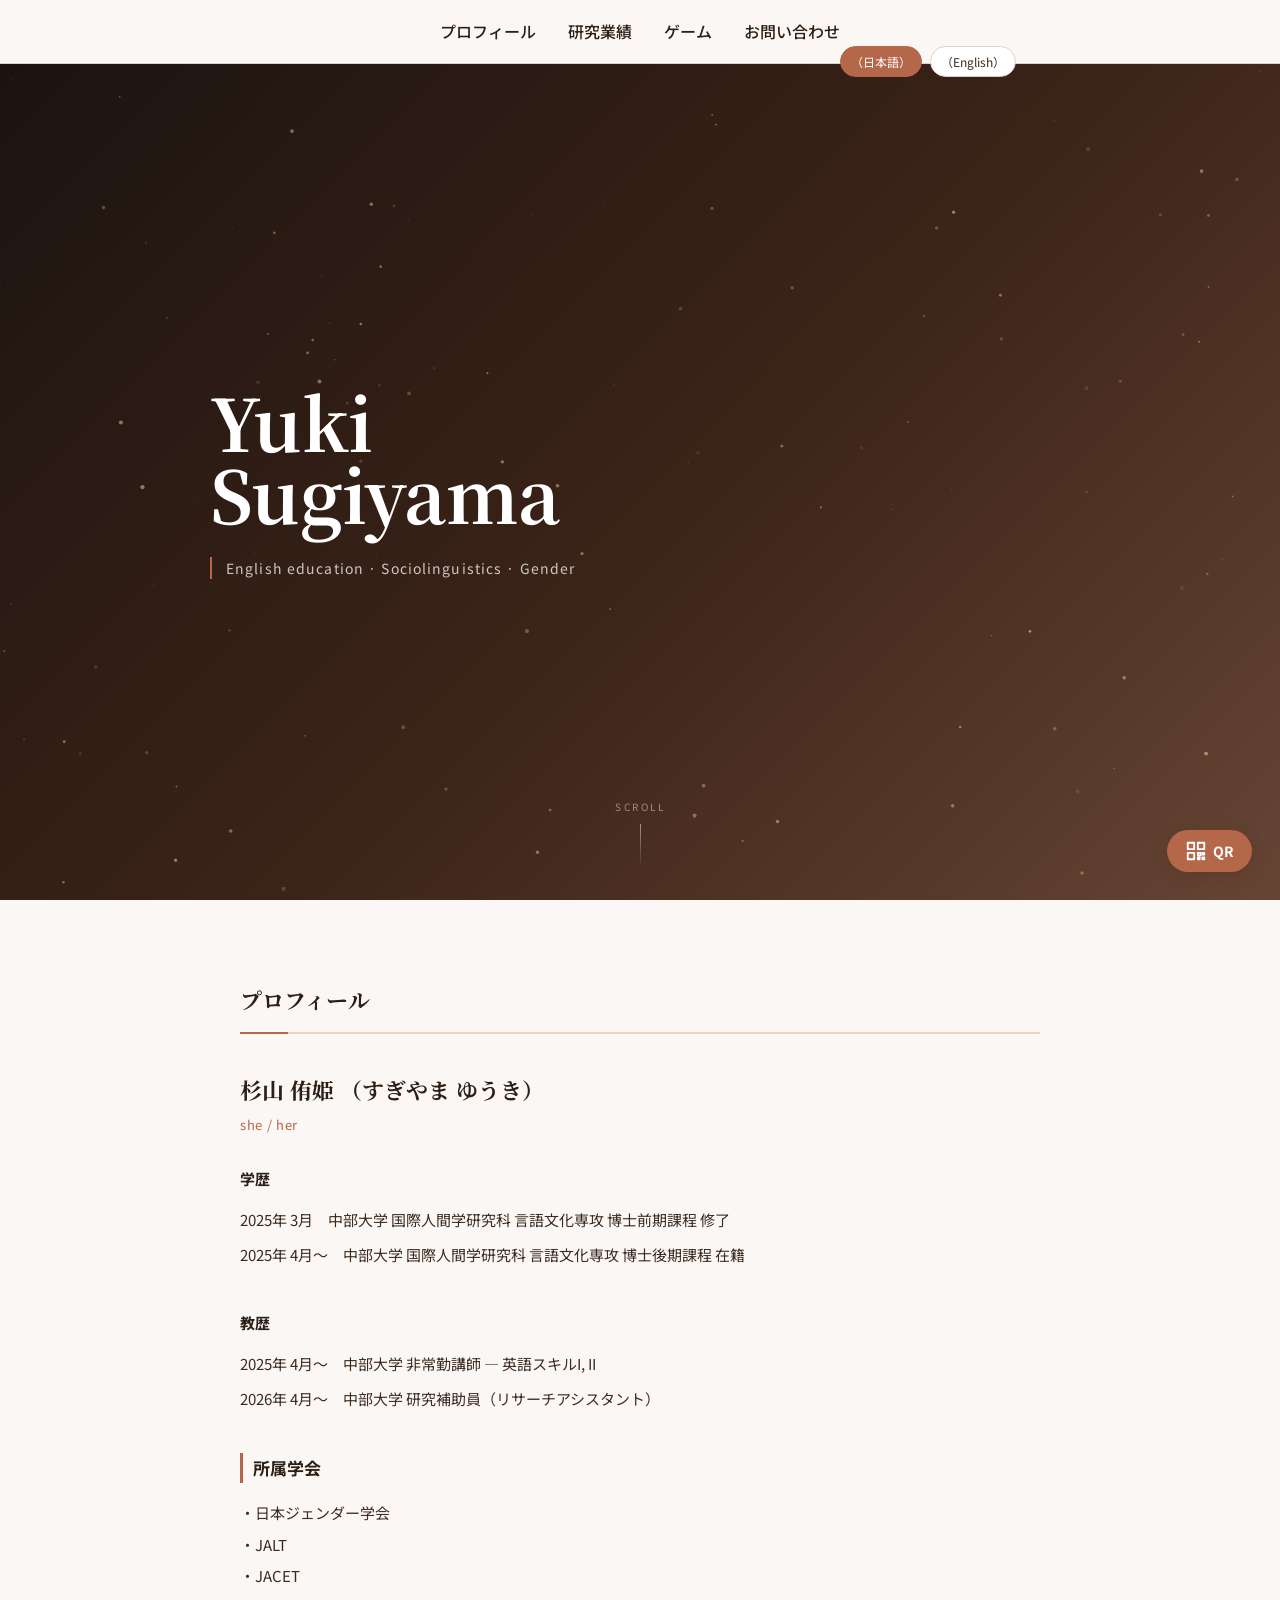
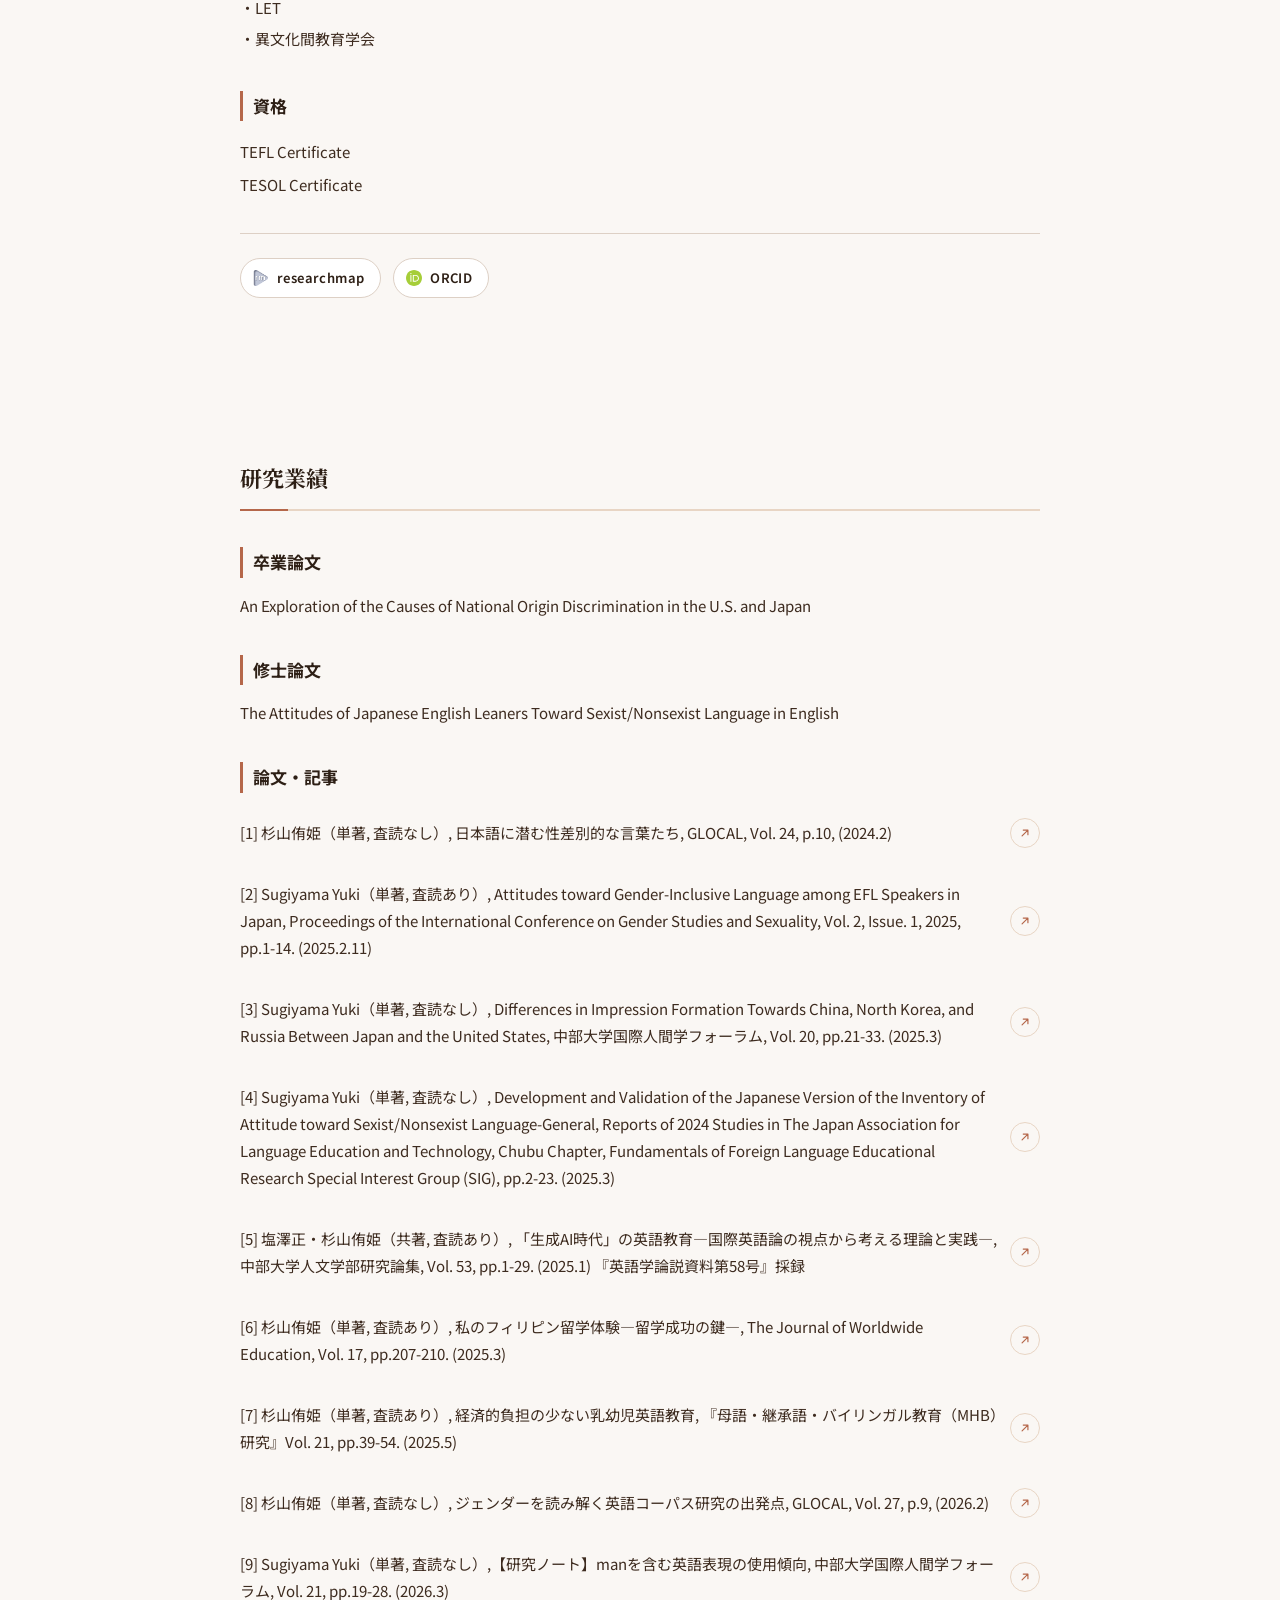
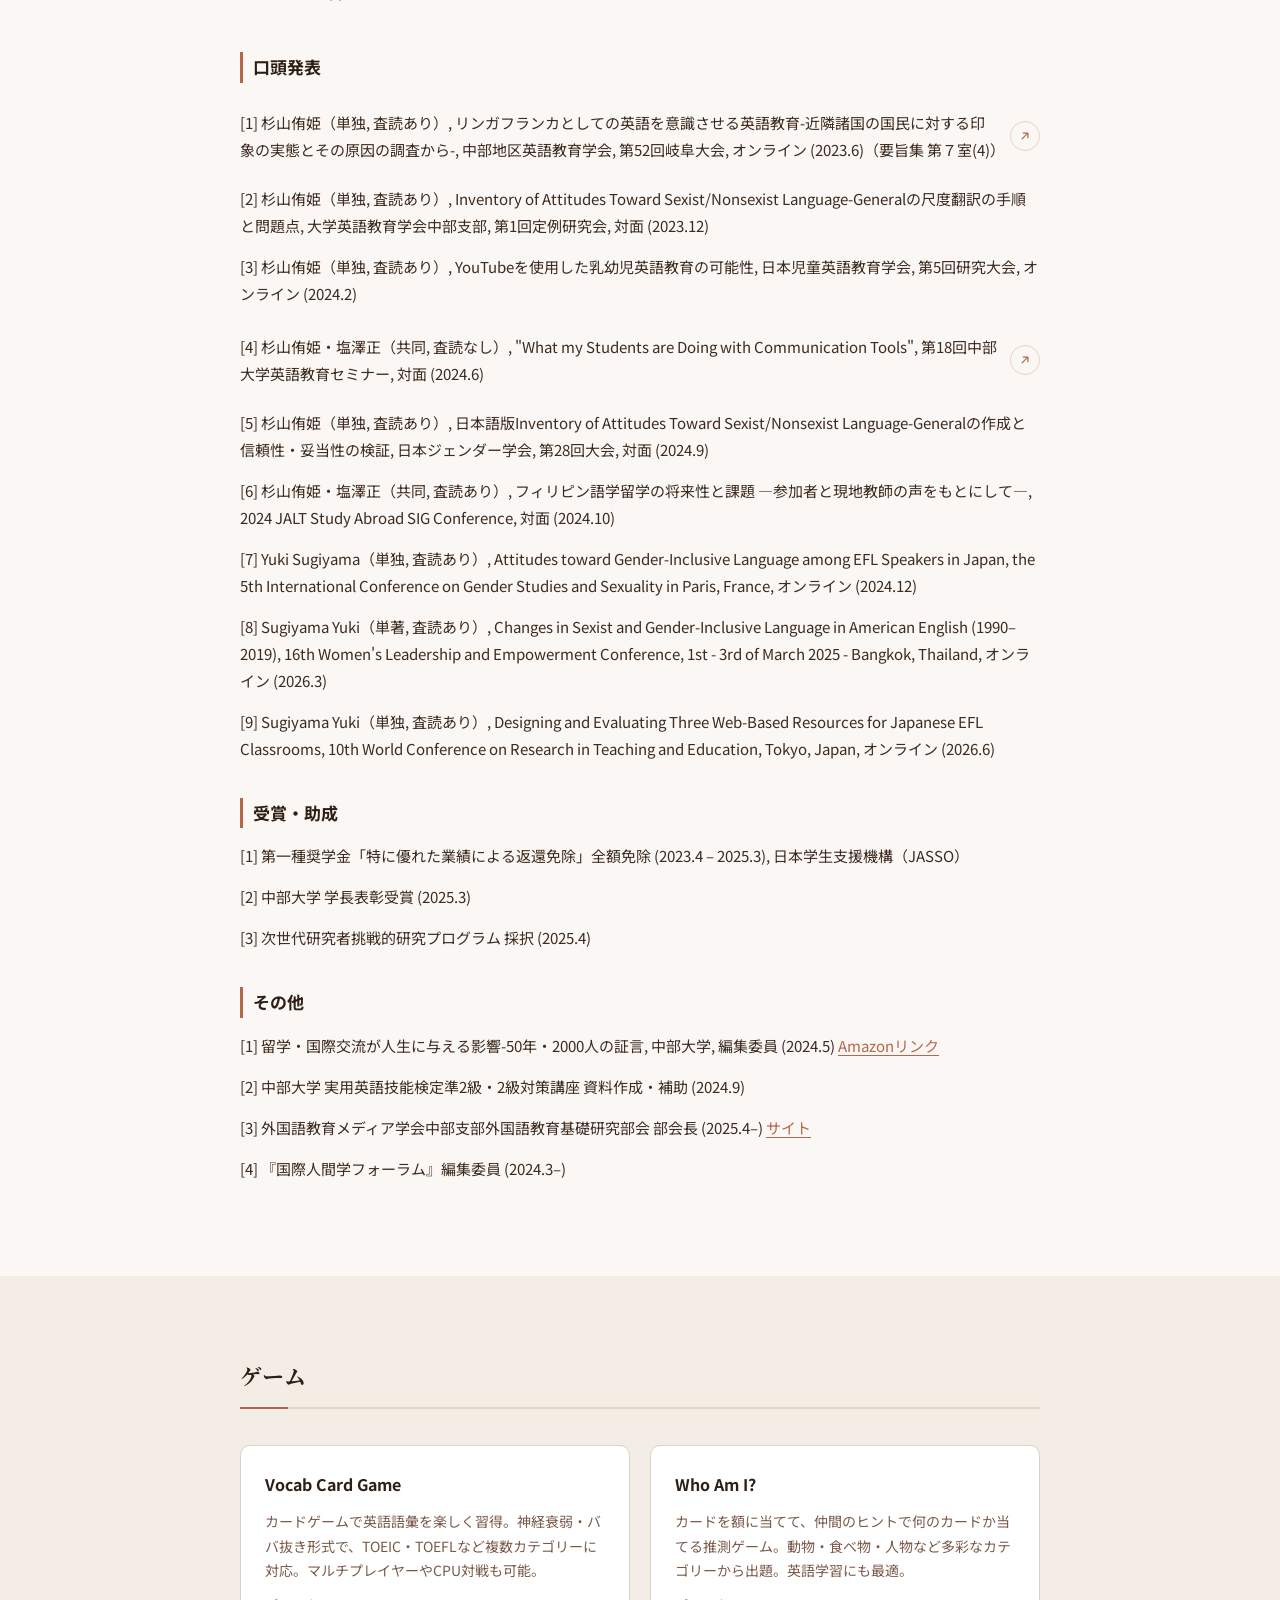
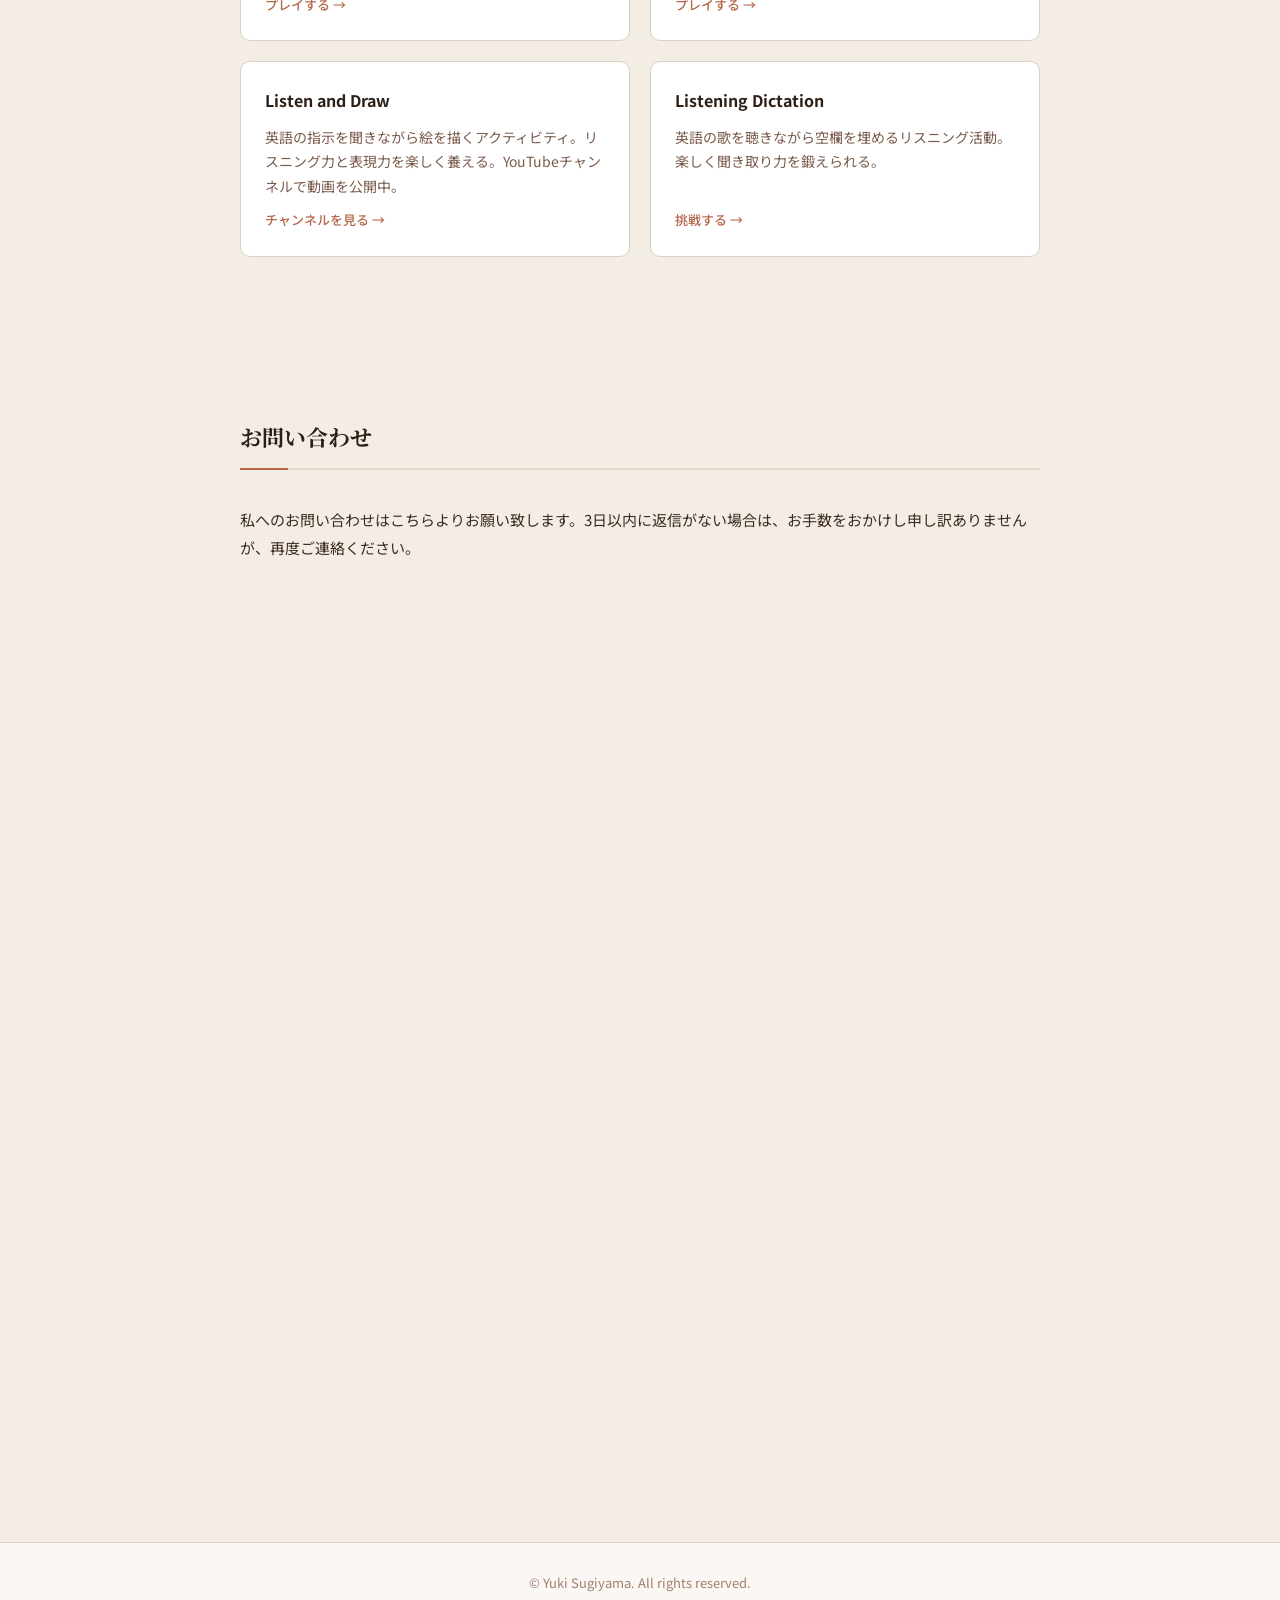
==== commit 61f7fc28: "Shorten editorial board entry Co-Authored-By: Claude Opus 5.5 <noreply@anthropic.com>" ====
--- a/index.html
+++ b/index.html
@@ -208,7 +208,7 @@
           <a href="https://www.letchubu.org/sig/kiso/" target="_blank" rel="noopener">サイト</a>
         </p>
         <p class="research-item">
-          [4] 『国際人間学フォーラム』編集委員 — 企画立案・運営、審査・評価、査読 (2024.3–)
+          [4] 『国際人間学フォーラム』編集委員 (2024.3–)
         </p>
 
       </div>
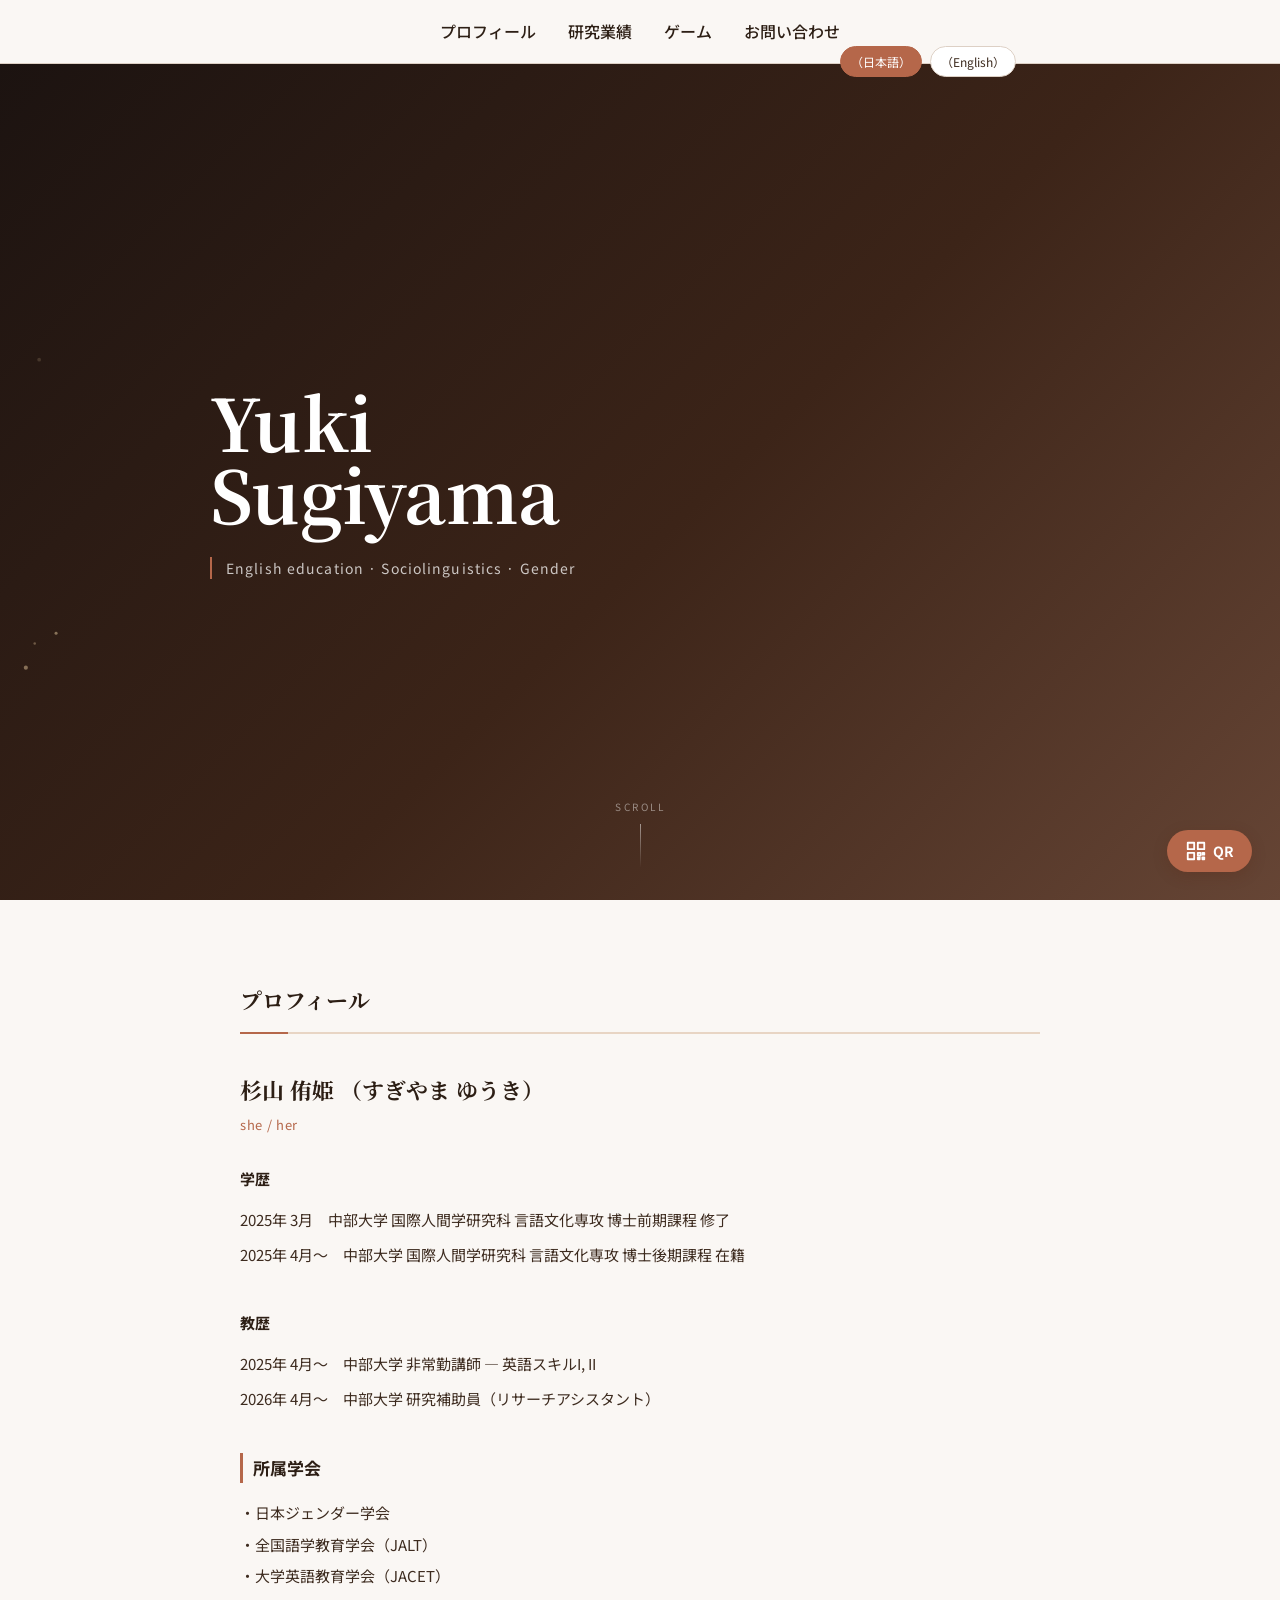
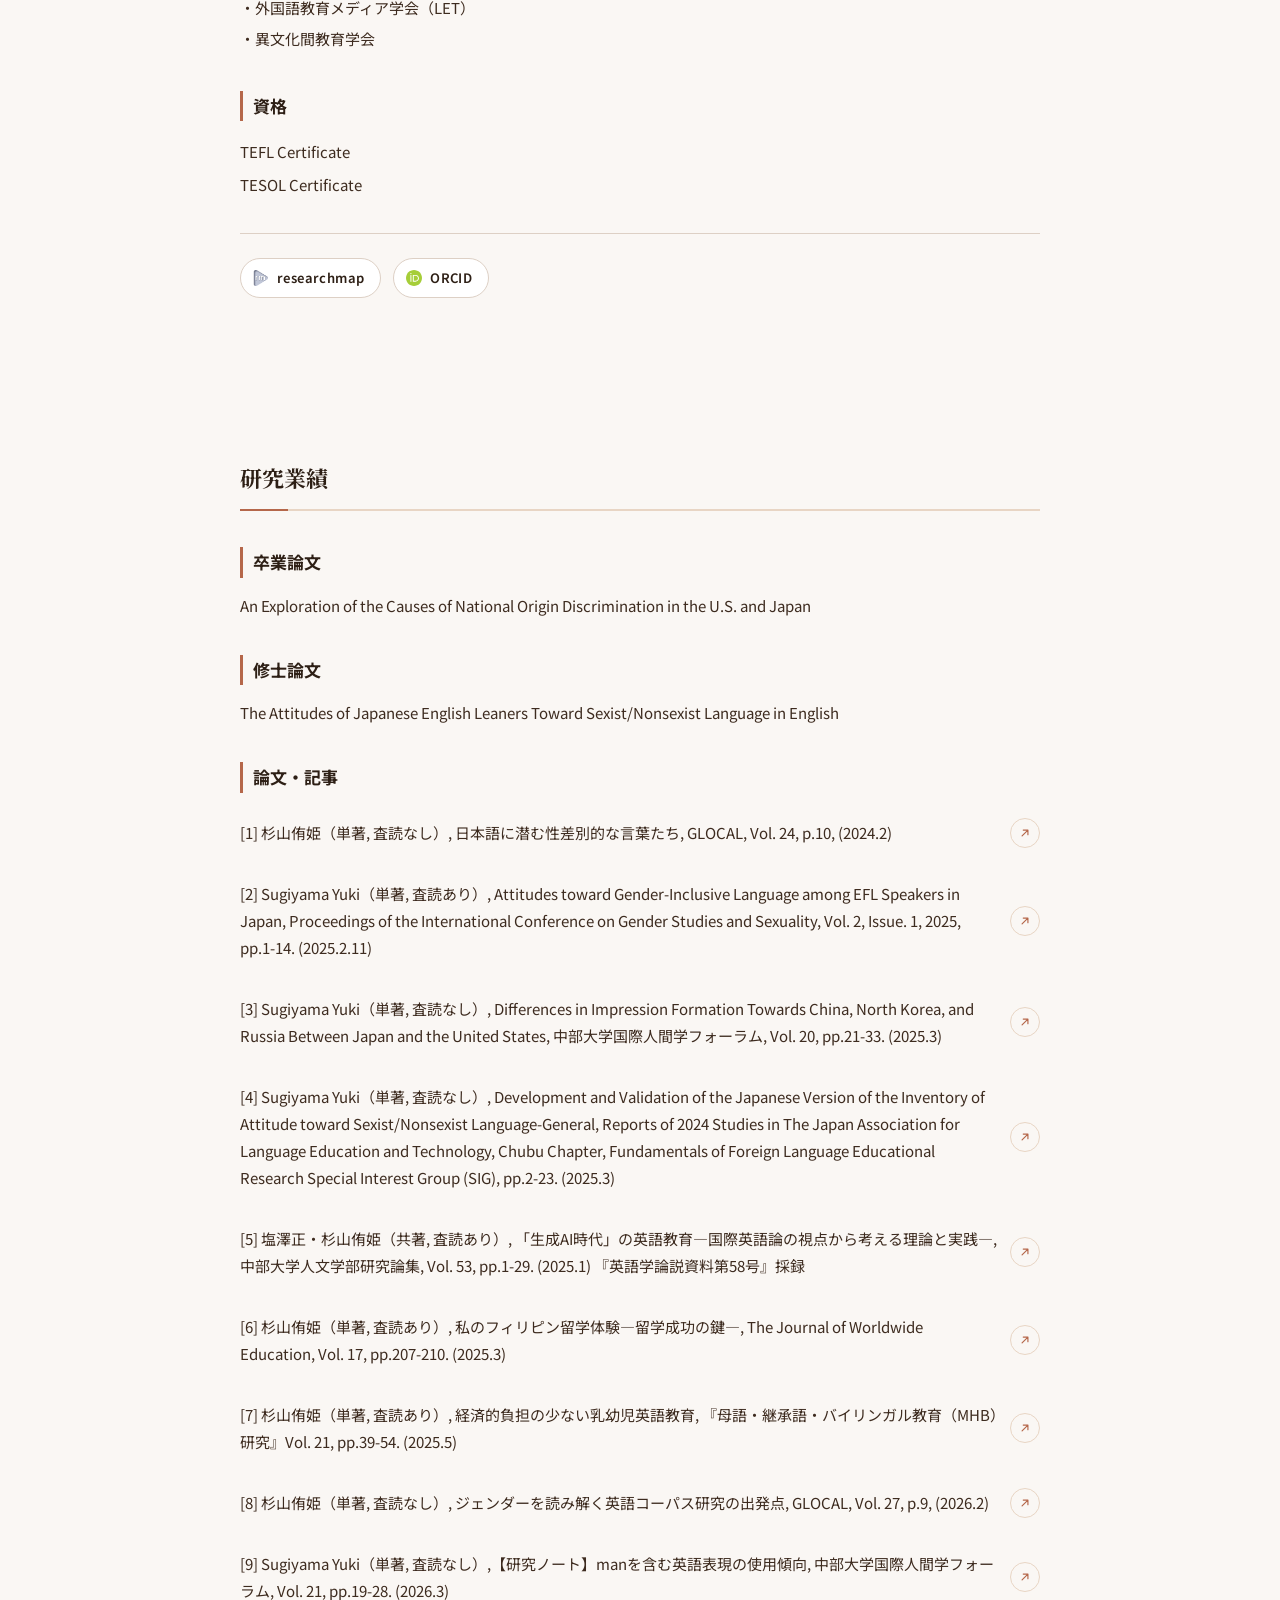
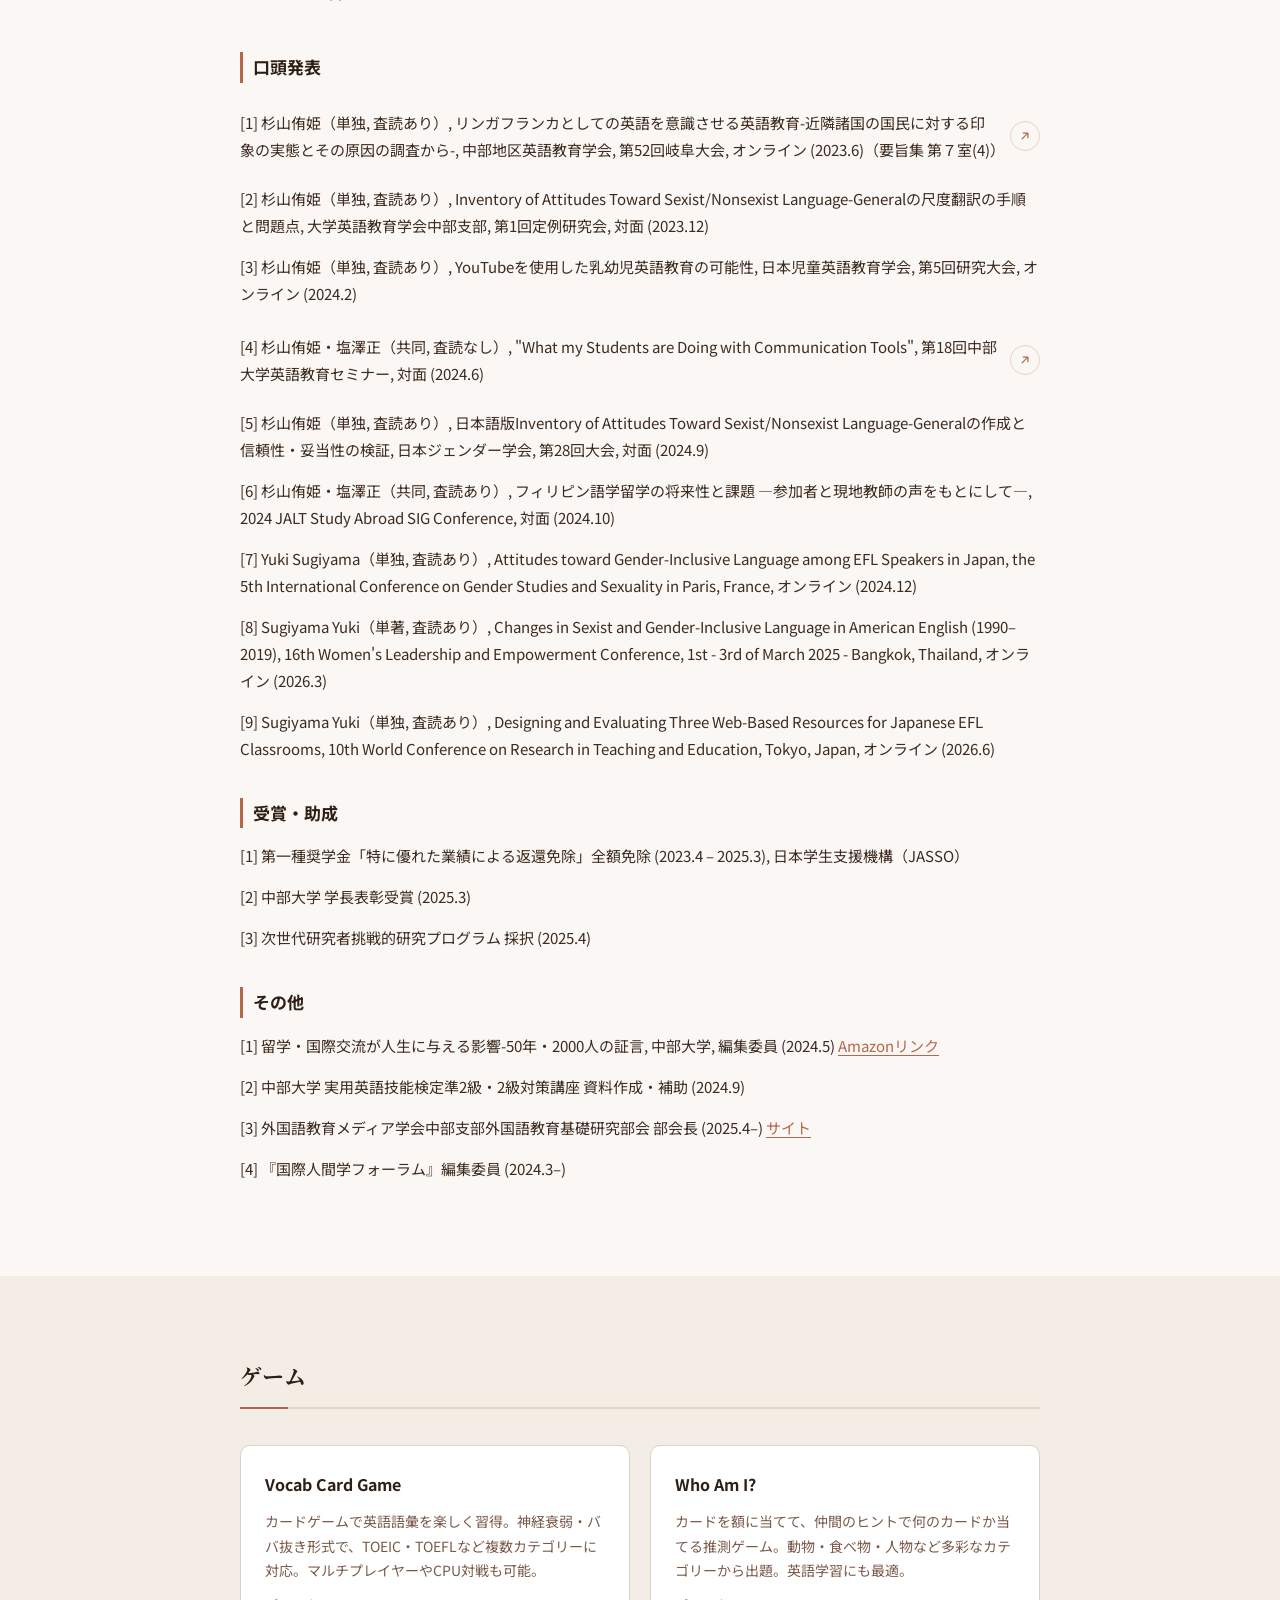
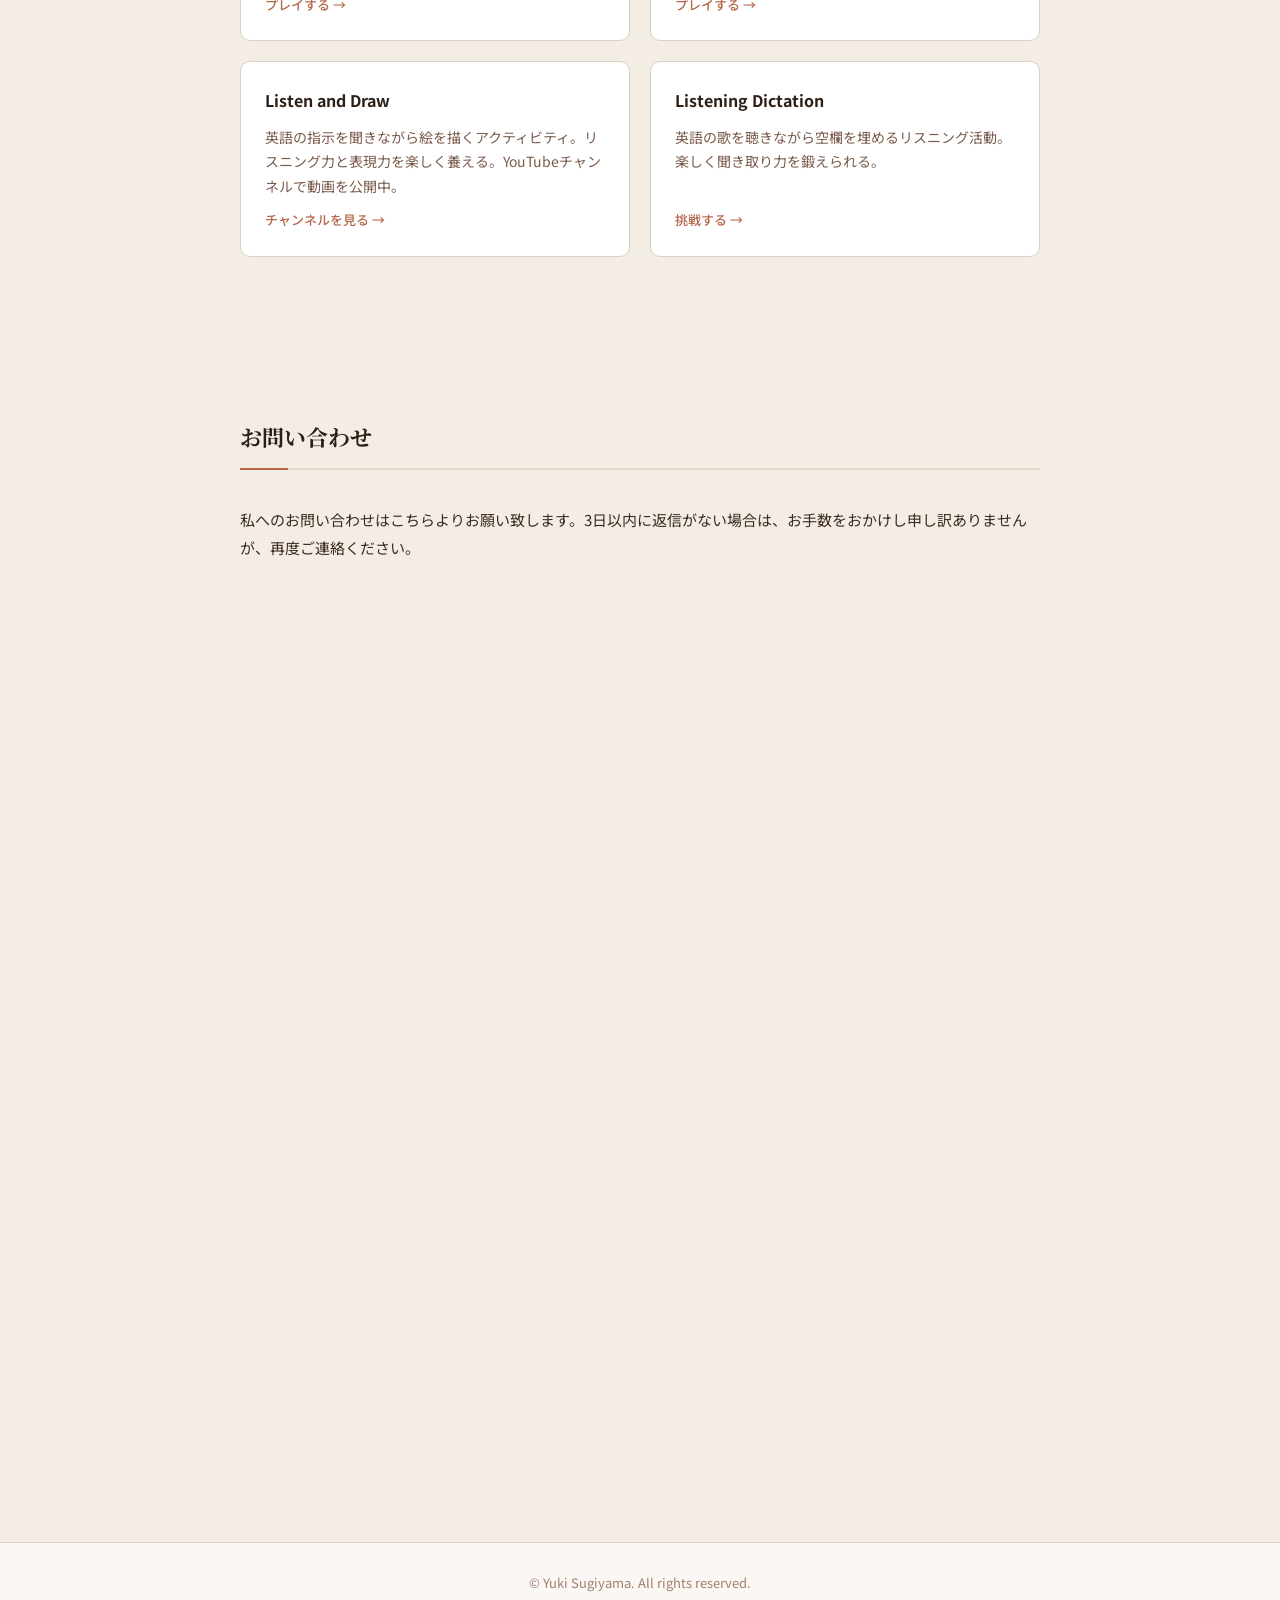
==== commit 880cbe85: "Spell out academic society names with abbreviations Co-Authored-By: Claude Opus 5.5 <noreply@anthrop" ====
--- a/index.html
+++ b/index.html
@@ -80,9 +80,9 @@
         <h3 class="sub-title">所属学会</h3>
         <p class="society-list">
           ・日本ジェンダー学会<br>
-          ・JALT<br>
-          ・JACET<br>
-          ・LET<br>
+          ・全国語学教育学会（JALT）<br>
+          ・大学英語教育学会（JACET）<br>
+          ・外国語教育メディア学会（LET）<br>
           ・異文化間教育学会
         </p>
 
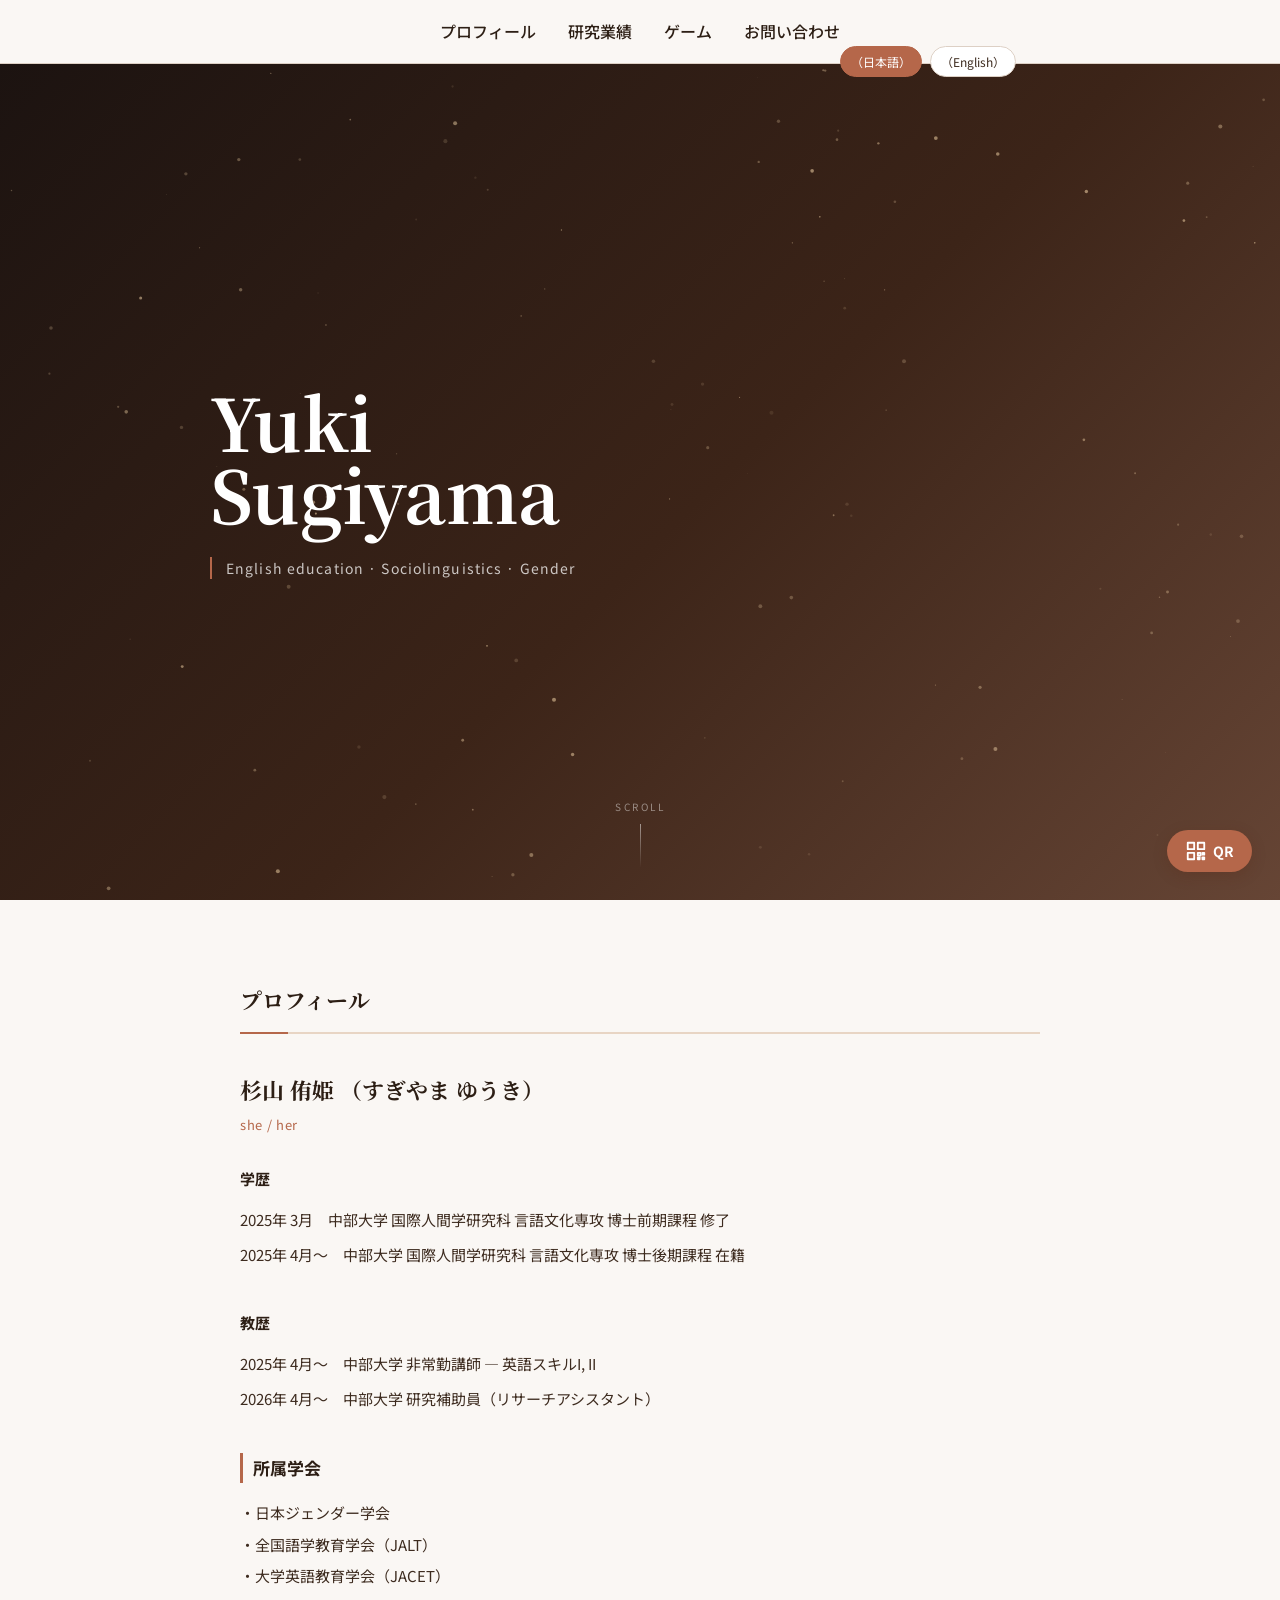
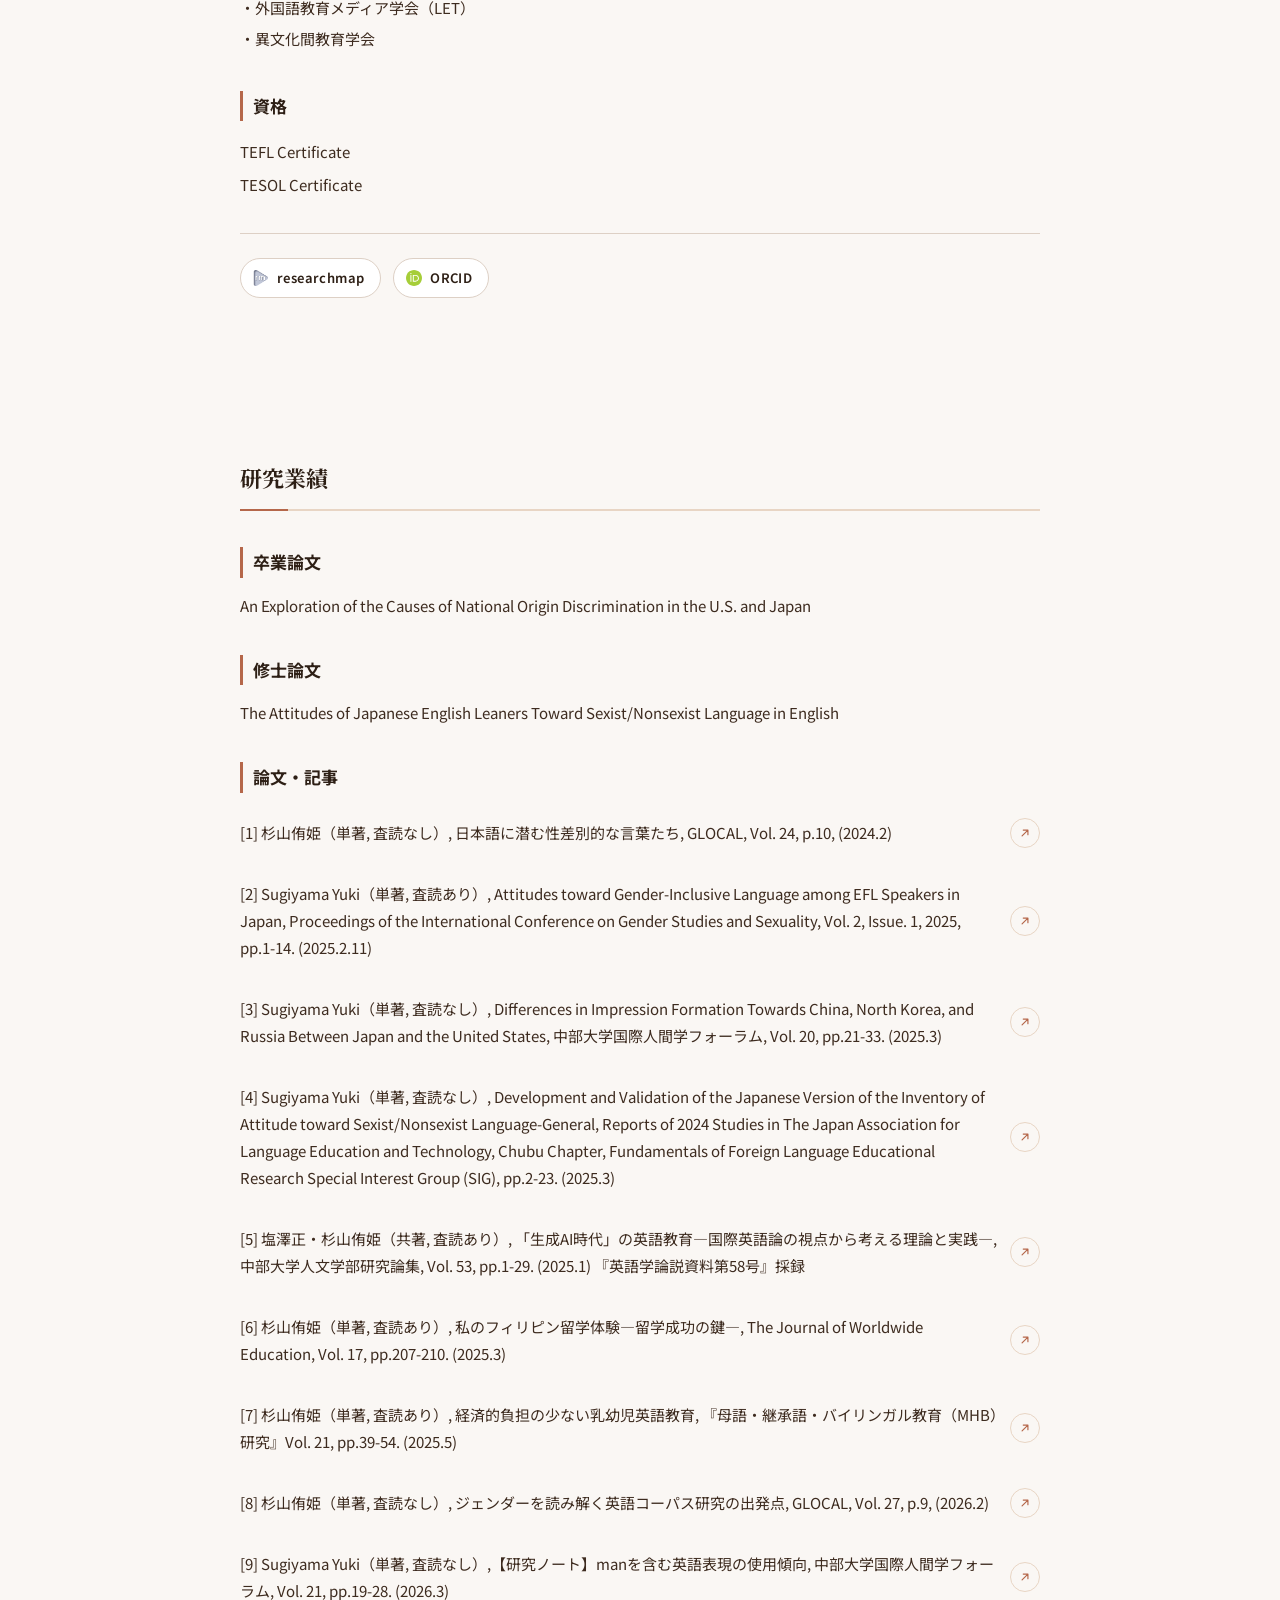
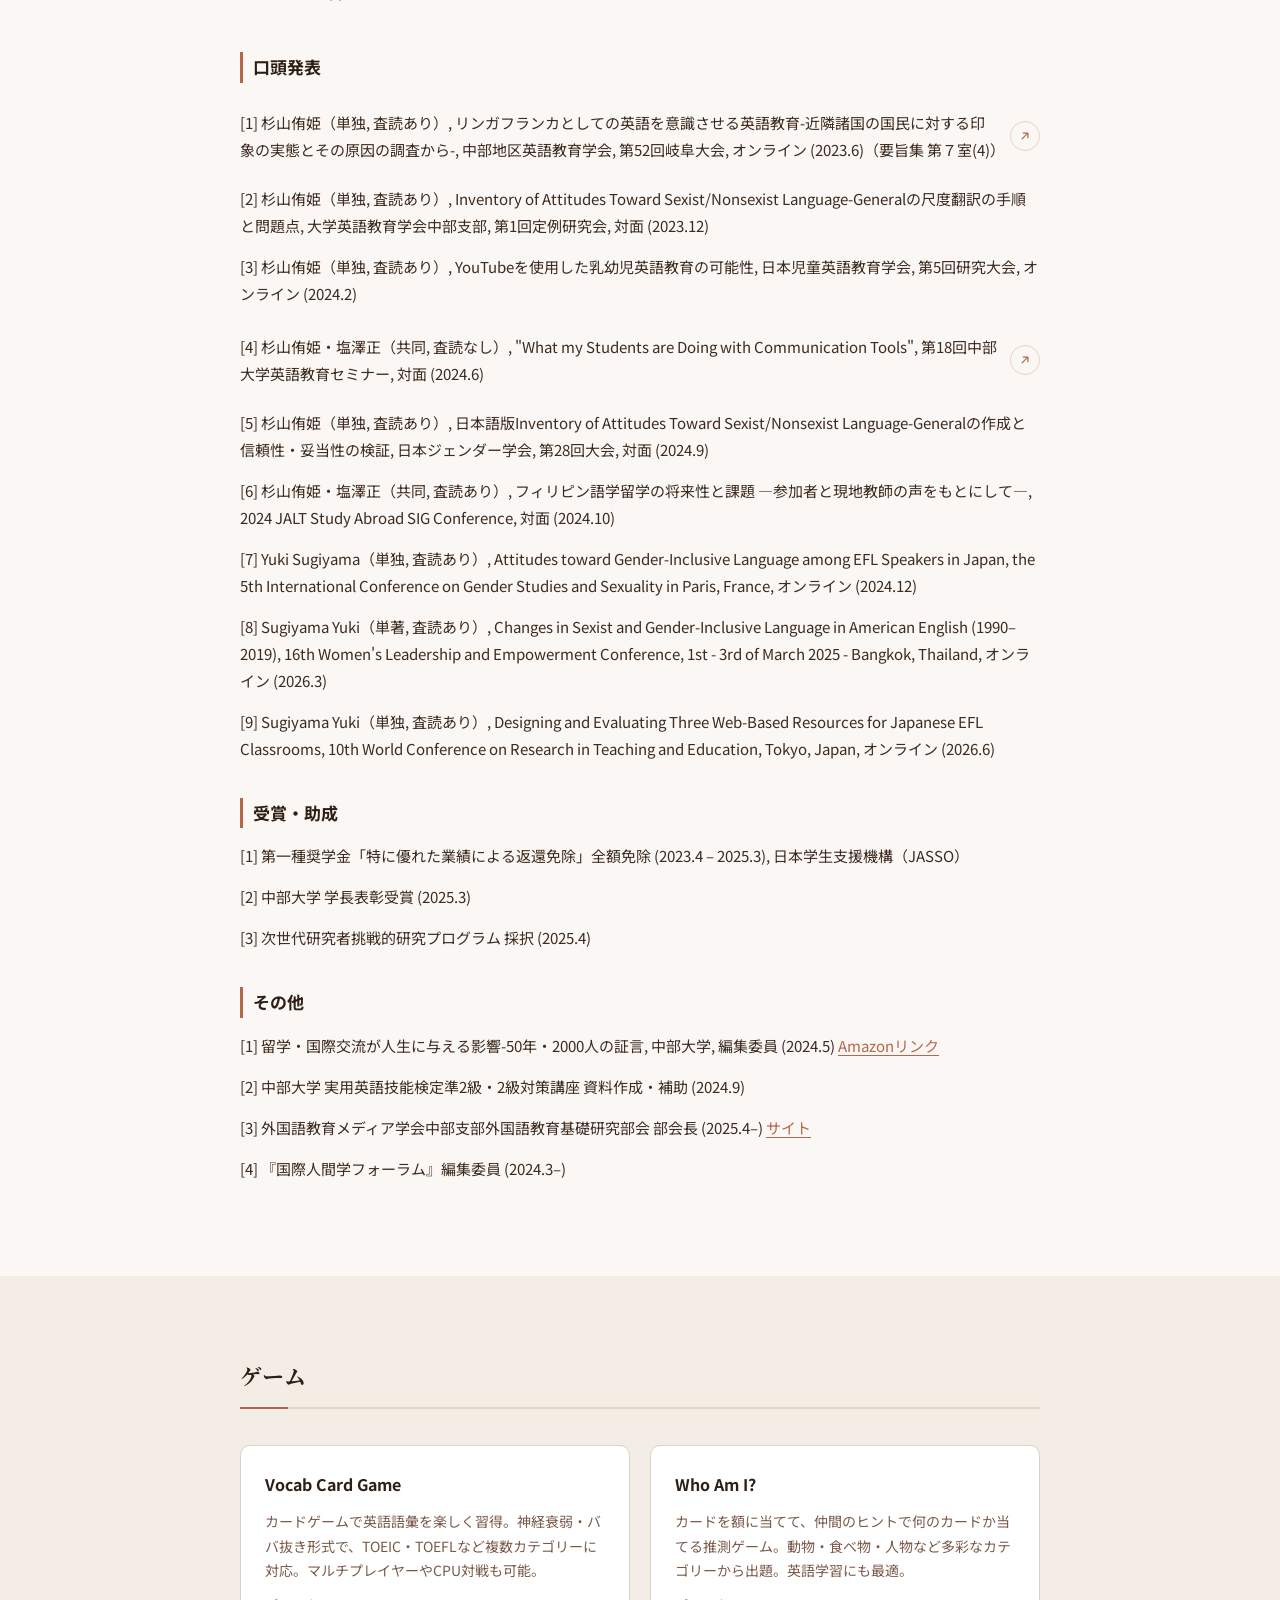
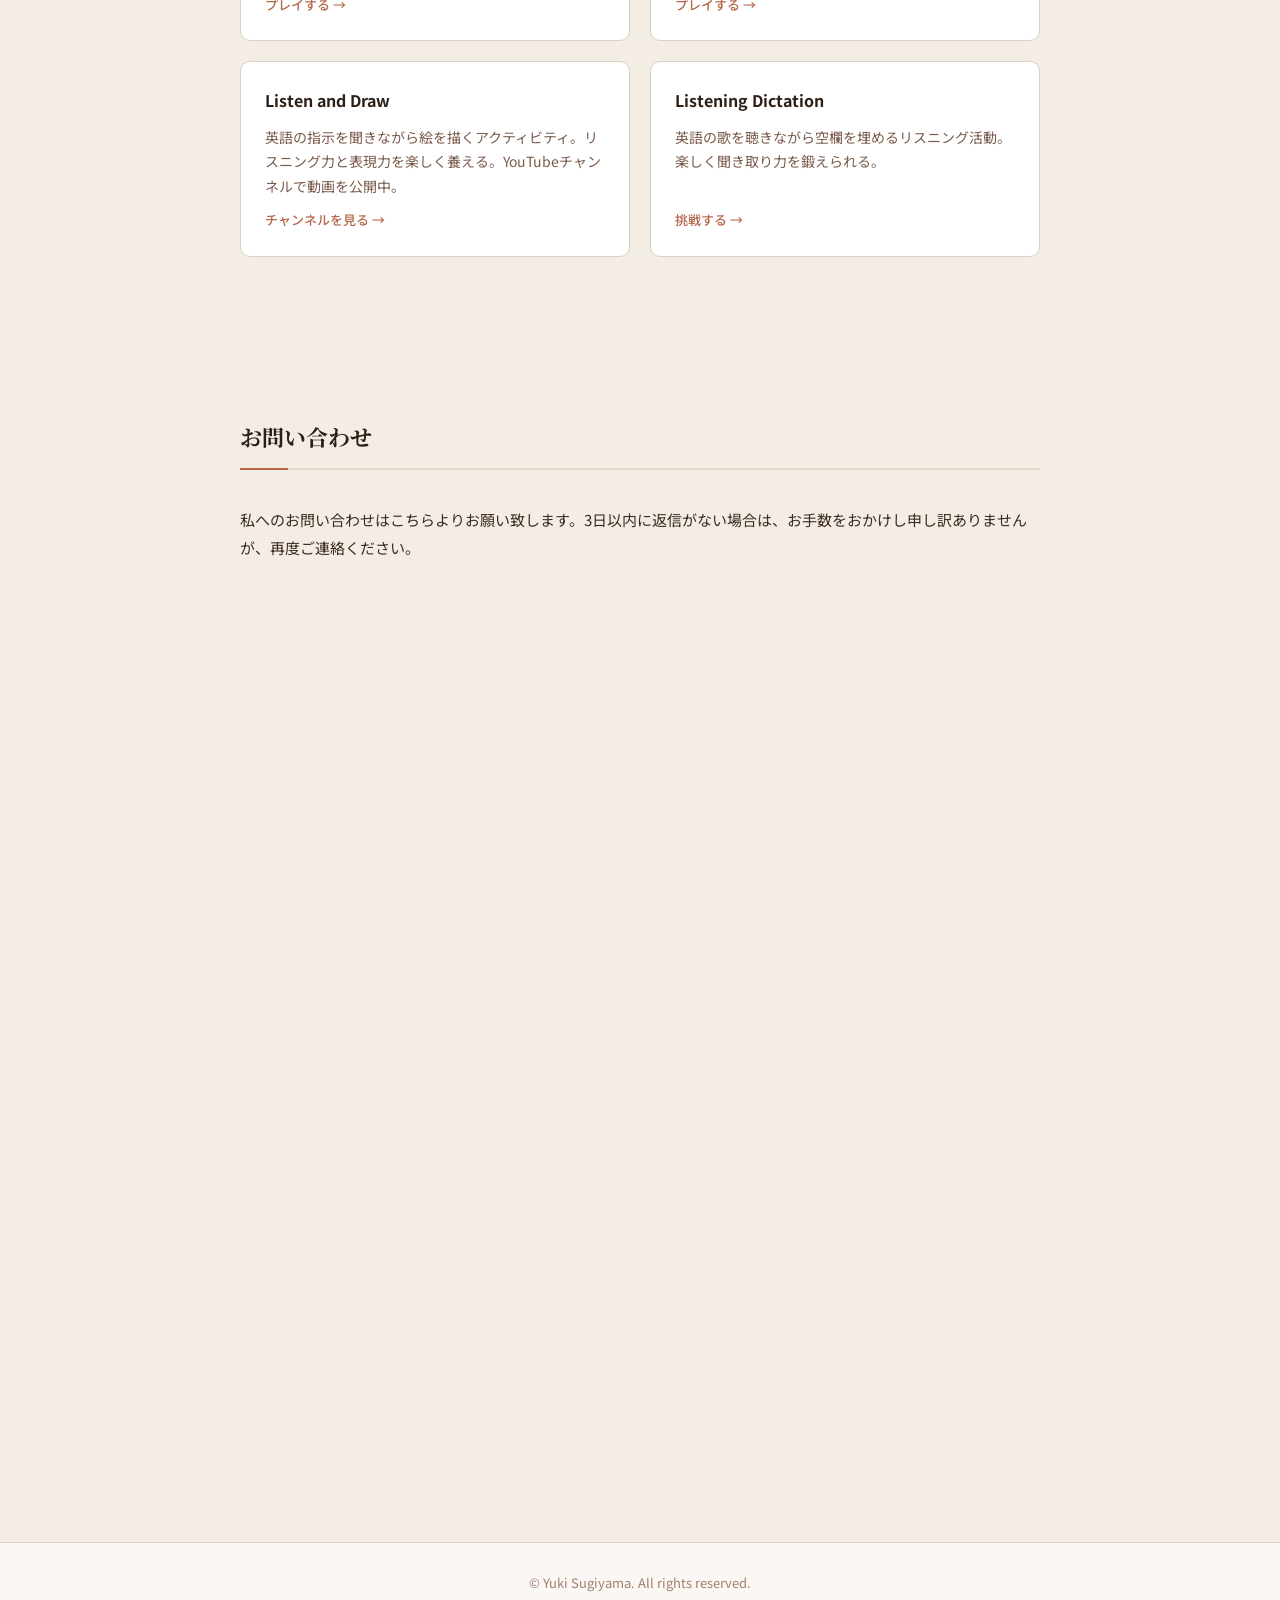
==== commit f15d5460: "Update Who Am I game URL Co-Authored-By: Claude Opus 5.5 <noreply@anthropic.com>" ====
--- a/index.html
+++ b/index.html
@@ -224,7 +224,7 @@
             <p class="game-card-desc">カードゲームで英語語彙を楽しく習得。神経衰弱・ババ抜き形式で、TOEIC・TOEFLなど複数カテゴリーに対応。マルチプレイヤーやCPU対戦も可能。</p>
             <p class="game-card-link">プレイする →</p>
           </div>
-          <div class="game-card" data-url="https://who-am-i-game.elmon.workers.dev/">
+          <div class="game-card" data-url="https://whoami.elmon.workers.dev/">
             <p class="game-card-title">Who Am I?</p>
             <p class="game-card-desc">カードを額に当てて、仲間のヒントで何のカードか当てる推測ゲーム。動物・食べ物・人物など多彩なカテゴリーから出題。英語学習にも最適。</p>
             <p class="game-card-link">プレイする →</p>
